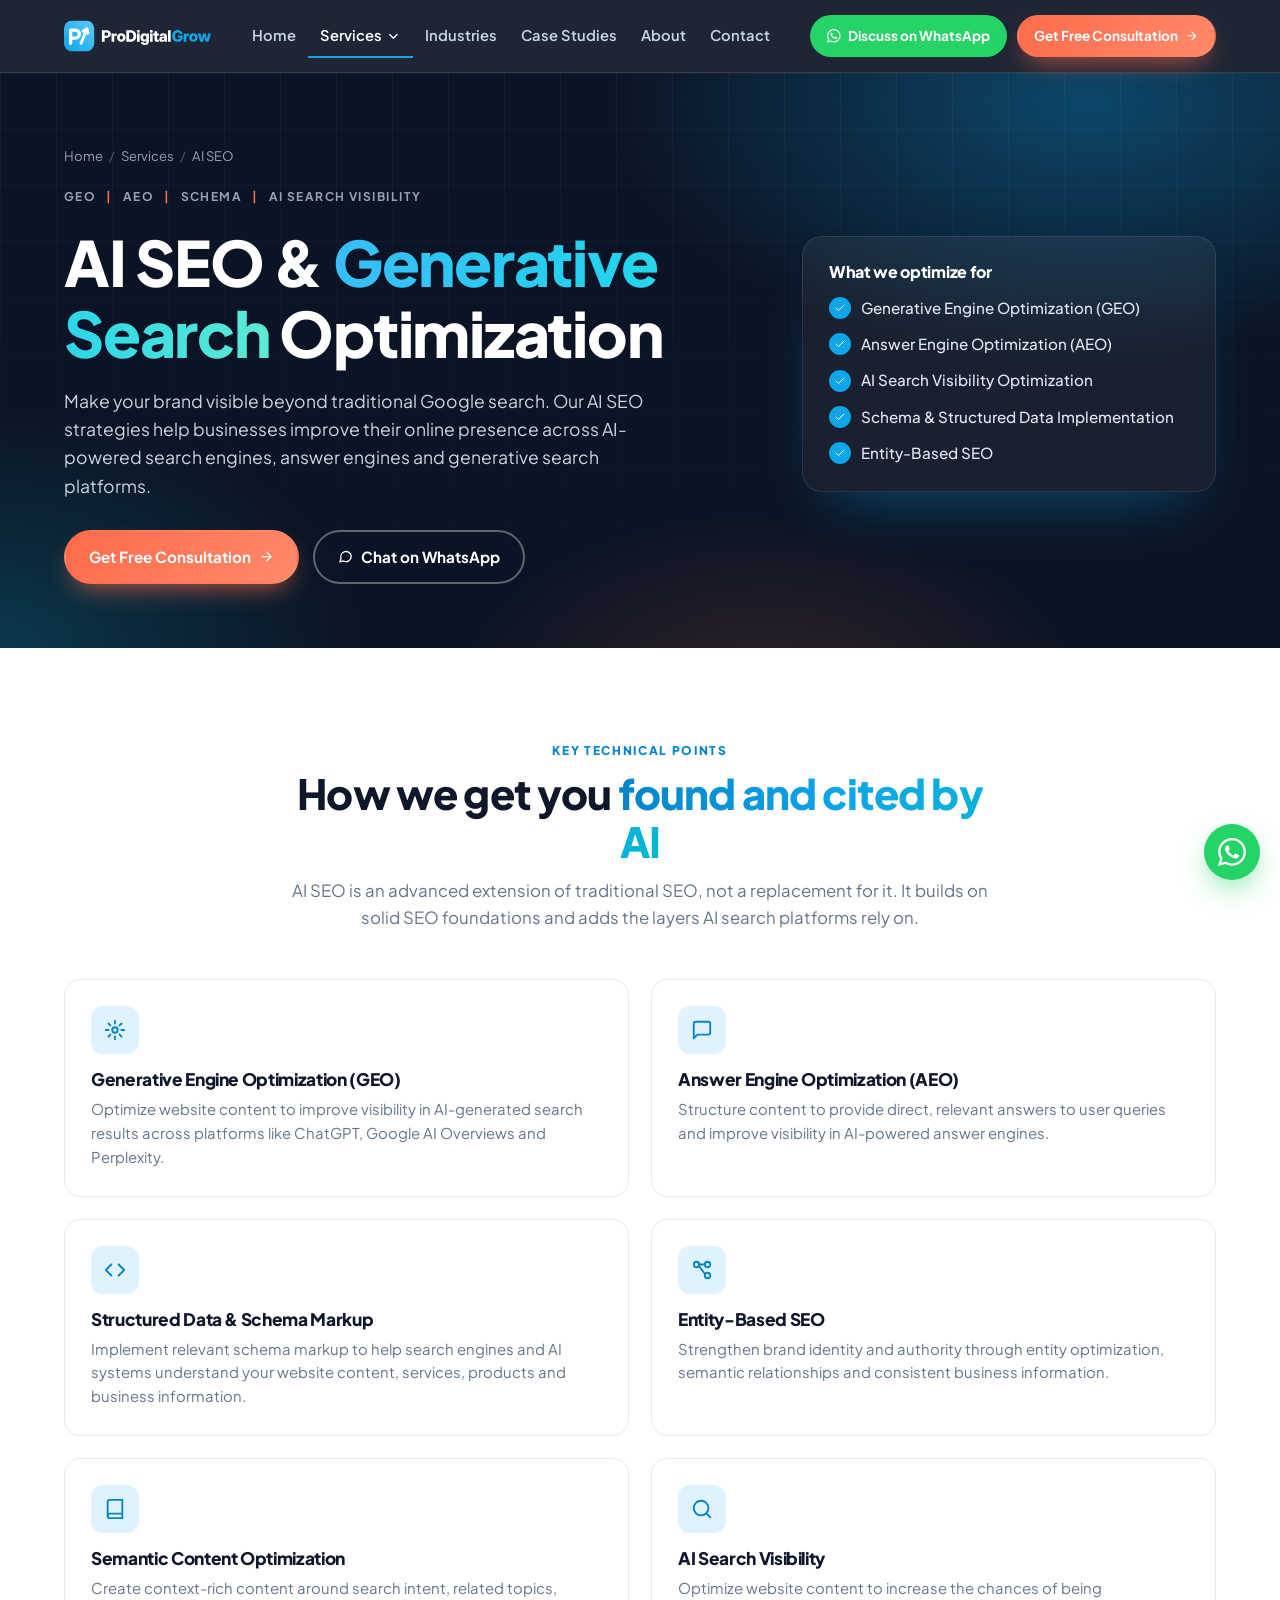
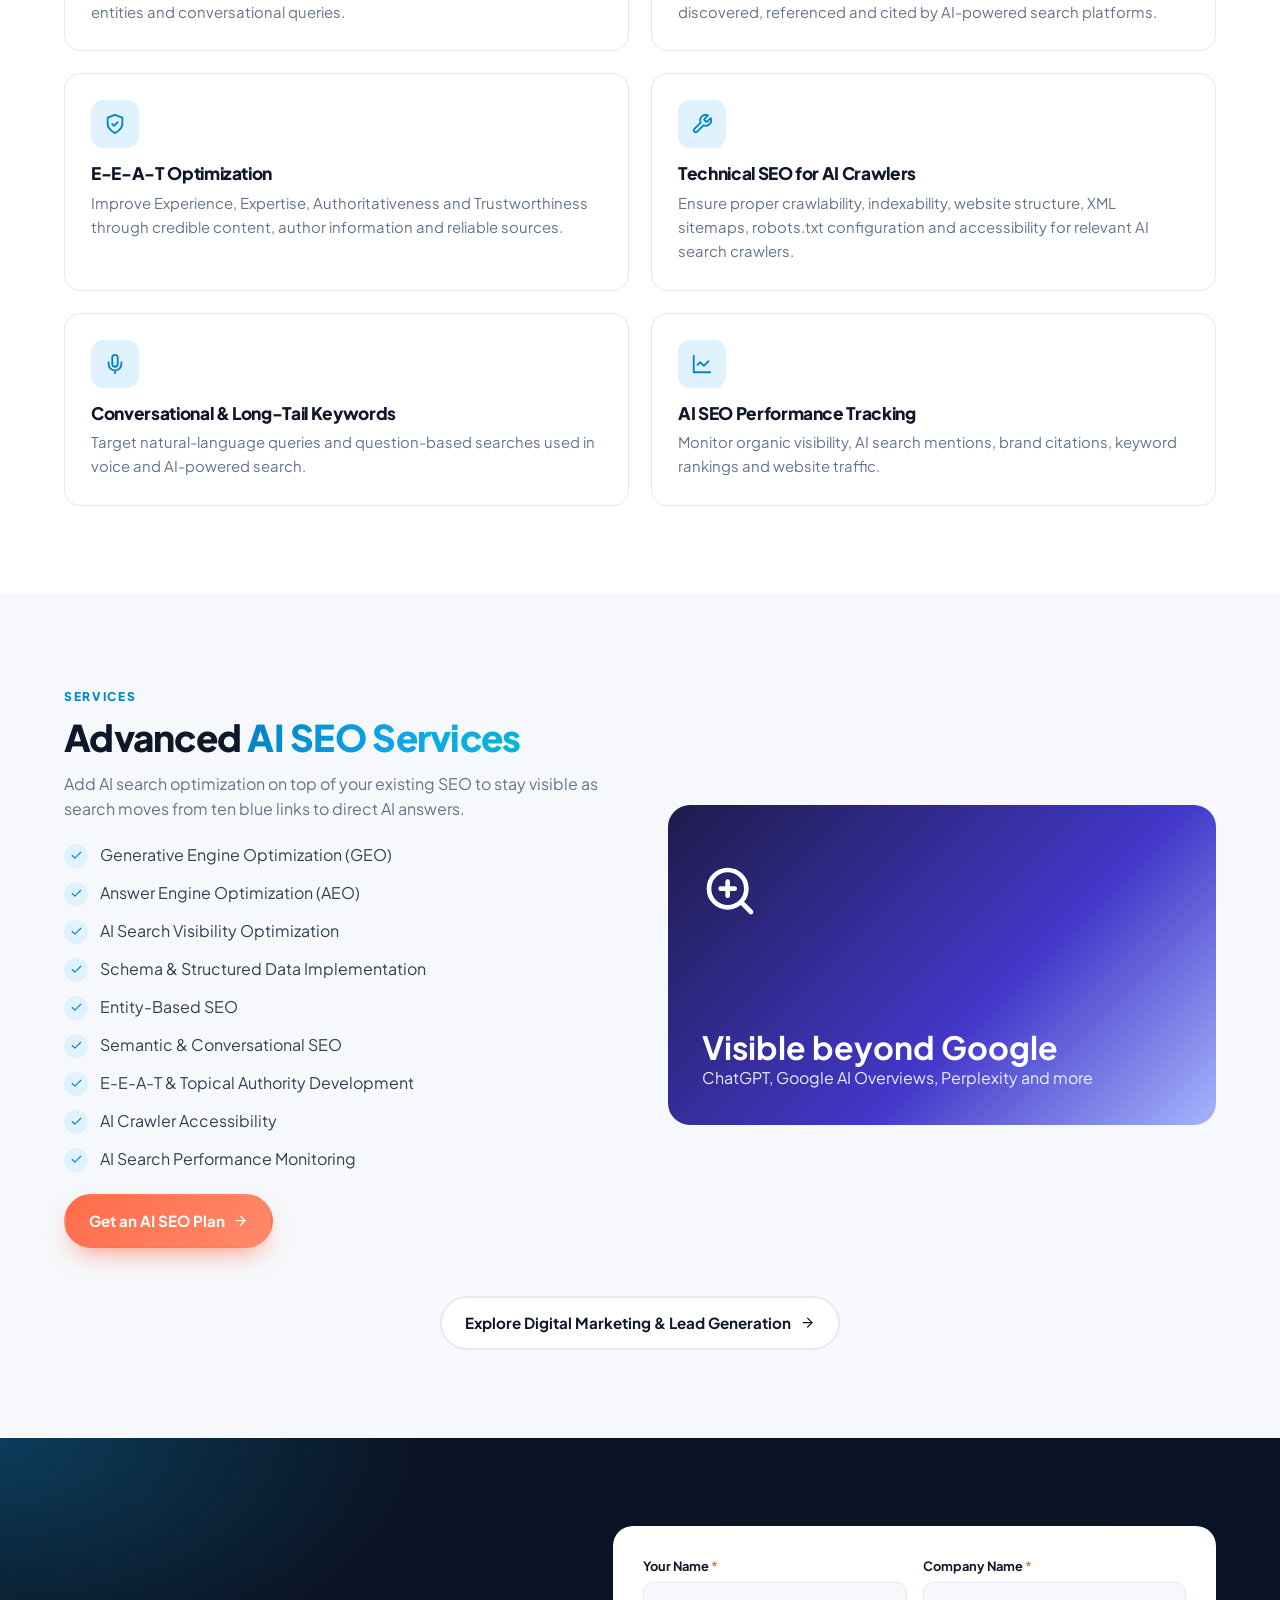
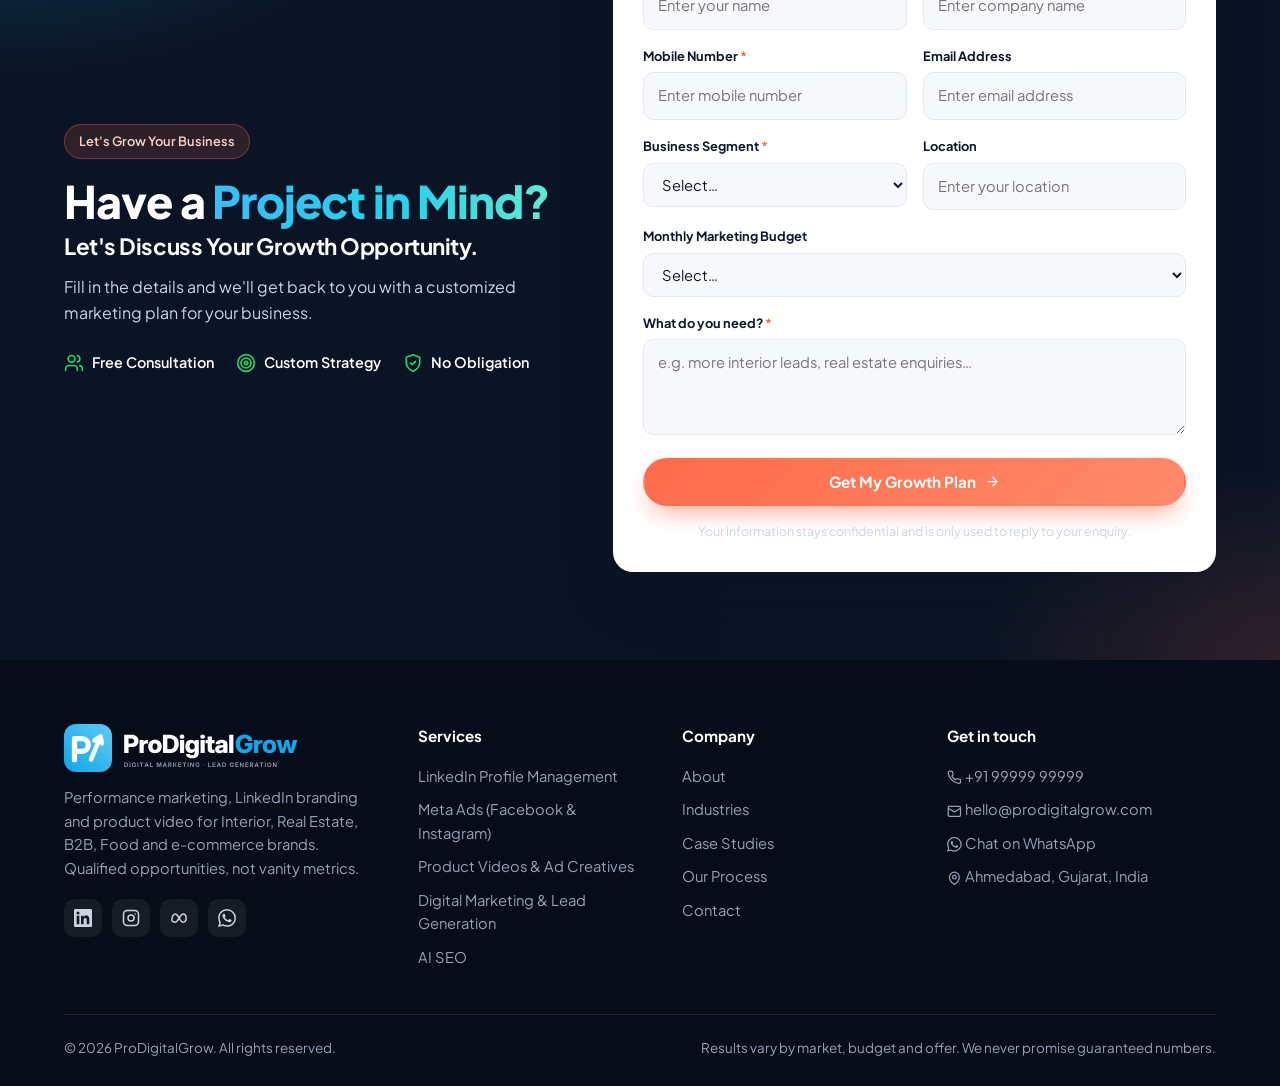
==== ai-seo.html @ ecb8a02a "Add AI SEO page and link it in Services menu and footer Co-Authored-By: Claude Sonnet 5.5 <noreply@a" ====
<!doctype html>
<html lang="en">
<head>
<meta charset="utf-8">
<meta name="viewport" content="width=device-width, initial-scale=1">
<title>AI SEO | ProDigitalGrow</title>
<meta name="description" content="AI SEO for the generative search era: GEO, AEO, schema markup, entity SEO and E-E-A-T to get your brand found and cited in ChatGPT, Google AI Overviews and Perplexity.">
<meta property="og:title" content="AI SEO | ProDigitalGrow">
<meta property="og:description" content="AI SEO for the generative search era: GEO, AEO, schema markup, entity SEO and E-E-A-T to get your brand found and cited in ChatGPT, Google AI Overviews and Perplexity.">
<meta property="og:type" content="website">
<meta name="theme-color" content="#0B1424">
<meta property="og:image" content="assets/img/prodigitalgrow-logo.svg">
<link rel="icon" type="image/svg+xml" href="assets/img/prodigitalgrow-icon.svg">
<link rel="alternate icon" href="assets/img/favicon.ico">
<link rel="apple-touch-icon" href="assets/img/apple-touch-icon.png">
<link rel="preconnect" href="https://fonts.googleapis.com">
<link rel="preconnect" href="https://fonts.gstatic.com" crossorigin>
<link href="https://fonts.googleapis.com/css2?family=Plus+Jakarta+Sans:wght@400;500;600;700;800&display=swap" rel="stylesheet">
<link rel="stylesheet" href="assets/style.css">
</head>
<body>
<header class="site-header">
  <div class="wrap nav">
    <a class="logo" href="index.html" aria-label="ProDigitalGrow home"><img src="assets/img/prodigitalgrow-logo-white-no-tagline.svg" alt="ProDigitalGrow" width="188" height="38"></a>
    <button class="burger" aria-label="Open menu" aria-expanded="false"><svg class="svg-i" viewBox="0 0 24 24" fill="none" stroke="currentColor" stroke-width="2" stroke-linecap="round" stroke-linejoin="round" aria-hidden="true"><path d="M4 6h16M4 12h16M4 18h16"/></svg></button>
    <ul class="menu">
      <li><a href="index.html">Home</a></li>
      <li><a href="index.html#services" class="active">Services <svg class="svg-i" viewBox="0 0 24 24" fill="none" stroke="currentColor" stroke-width="2" stroke-linecap="round" stroke-linejoin="round" aria-hidden="true"><path d="m6 9 6 6 6-6"/></svg></a><ul class="dropdown"><li><a href="linkedin-profile-management.html"><span class="di"><svg class="svg-i" viewBox="0 0 24 24" fill="currentColor" aria-hidden="true"><path d="M20.45 20.45h-3.55v-5.57c0-1.33-.02-3.04-1.85-3.04-1.86 0-2.14 1.45-2.14 2.94v5.67H9.36V9h3.41v1.56h.05c.48-.9 1.64-1.85 3.37-1.85 3.6 0 4.27 2.37 4.27 5.46v6.28zM5.34 7.43a2.06 2.06 0 1 1 0-4.12 2.06 2.06 0 0 1 0 4.12zM7.12 20.45H3.56V9h3.56v11.45zM22.22 0H1.77C.79 0 0 .77 0 1.73v20.54C0 23.23.79 24 1.77 24h20.45c.98 0 1.78-.77 1.78-1.73V1.73C24 .77 23.2 0 22.22 0z"/></svg></span><span><b>LinkedIn Profile Management</b><span>Personal branding & company pages for founders and B2B</span></span></a></li><li><a href="meta-ads.html"><span class="di"><svg class="svg-i" viewBox="0 0 24 24" fill="none" stroke="currentColor" stroke-width="2" stroke-linecap="round" stroke-linejoin="round" aria-hidden="true"><path d="M2.5 14.5c0-4.2 2.2-8 4.8-8 3.6 0 6 11 9.9 11 2.4 0 4.3-2.1 4.3-5.2S19.8 6.5 17.3 6.5c-3.9 0-6.4 11-10 11-2.6 0-4.8-.9-4.8-3z"/></svg></span><span><b>Meta Ads (Facebook & Instagram)</b><span>Full-funnel campaigns for leads and e-commerce sales</span></span></a></li><li><a href="product-video.html"><span class="di"><svg class="svg-i" viewBox="0 0 24 24" fill="none" stroke="currentColor" stroke-width="2" stroke-linecap="round" stroke-linejoin="round" aria-hidden="true"><path d="m22 8-6 4 6 4V8Z"/><rect x="2" y="6" width="14" height="12" rx="2"/></svg></span><span><b>Product Videos & Ad Creatives</b><span>Cinematic, AI and ad-ready videos for Shopify brands</span></span></a></li><li><a href="digital-marketing.html"><span class="di"><svg class="svg-i" viewBox="0 0 24 24" fill="none" stroke="currentColor" stroke-width="2" stroke-linecap="round" stroke-linejoin="round" aria-hidden="true"><path d="m22 7-8.5 8.5-5-5L2 17"/><path d="M16 7h6v6"/></svg></span><span><b>Digital Marketing & Lead Generation</b><span>Google Ads, SEO, landing pages, WhatsApp leads</span></span></a></li><li><a href="ai-seo.html"><span class="di"><svg class="svg-i" viewBox="0 0 24 24" fill="none" stroke="currentColor" stroke-width="2" stroke-linecap="round" stroke-linejoin="round" aria-hidden="true"><circle cx="11" cy="11" r="8"/><path d="m21 21-4.3-4.3"/></svg></span><span><b>AI SEO</b><span>GEO, AEO and visibility in AI-powered search</span></span></a></li></ul></li>
      <li><a href="digital-marketing.html#industries">Industries</a></li>
      <li><a href="index.html#results">Case Studies</a></li>
      <li><a href="index.html#about">About</a></li>
      <li><a href="#contact">Contact</a></li>
    </ul>
    <div class="nav-cta">
      <a class="btn btn-wa btn-sm" data-wa="Hi ProDigitalGrow, I'd like to discuss my marketing." href="#contact"><svg class="svg-i" viewBox="0 0 24 24" fill="currentColor" aria-hidden="true"><path d="M17.47 14.38c-.3-.15-1.76-.87-2.03-.97-.27-.1-.47-.15-.67.15-.2.3-.77.97-.94 1.16-.17.2-.35.22-.64.08-.3-.15-1.26-.46-2.39-1.48-.88-.79-1.48-1.76-1.65-2.06-.17-.3-.02-.46.13-.6.13-.14.3-.35.45-.52.15-.18.2-.3.3-.5.1-.2.05-.37-.03-.52-.07-.15-.67-1.61-.92-2.2-.24-.58-.49-.5-.67-.51h-.57c-.2 0-.52.07-.79.37-.27.3-1.04 1.02-1.04 2.48s1.07 2.88 1.21 3.07c.15.2 2.1 3.2 5.08 4.49.71.31 1.26.49 1.7.63.71.22 1.36.19 1.87.12.57-.09 1.76-.72 2-1.41.25-.7.25-1.29.17-1.41-.07-.13-.27-.2-.57-.35m-5.42 7.4h-.01a9.87 9.87 0 0 1-5.03-1.38l-.36-.21-3.74.98 1-3.65-.24-.37a9.86 9.86 0 0 1-1.51-5.26c0-5.45 4.44-9.88 9.89-9.88 2.64 0 5.12 1.03 6.99 2.9a9.83 9.83 0 0 1 2.89 6.99c0 5.45-4.44 9.88-9.88 9.88m8.41-18.3A11.82 11.82 0 0 0 12.05 0C5.5 0 .16 5.34.16 11.89c0 2.1.55 4.14 1.59 5.95L.06 24l6.3-1.65a11.88 11.88 0 0 0 5.68 1.45h.01c6.55 0 11.89-5.34 11.89-11.89a11.82 11.82 0 0 0-3.48-8.41Z"/></svg> Discuss on WhatsApp</a>
      <a class="btn btn-primary btn-sm" href="#contact">Get Free Consultation <svg class="svg-i" viewBox="0 0 24 24" fill="none" stroke="currentColor" stroke-width="2" stroke-linecap="round" stroke-linejoin="round" aria-hidden="true"><path d="M5 12h14"/><path d="m12 5 7 7-7 7"/></svg></a>
    </div>
  </div>
</header>
<main>

<section class="hero page-hero" style="padding:0">
  <div class="wrap hero-grid">
    <div>
      <div class="crumbs"><a href="index.html">Home</a><span>/</span><a href="index.html#services">Services</a><span>/</span>AI SEO</div>
      <div class="eyebrow">GEO <i>|</i> AEO <i>|</i> Schema <i>|</i> AI Search Visibility</div>
      <h1>AI SEO &amp; <span class="hl">Generative Search</span> Optimization</h1>
      <p class="lead">Make your brand visible beyond traditional Google search. Our AI SEO strategies help businesses improve their online presence across AI-powered search engines, answer engines and generative search platforms.</p>
      <div class="hero-ctas">
        <a class="btn btn-primary" href="#contact">Get Free Consultation <svg class="svg-i" viewBox="0 0 24 24" fill="none" stroke="currentColor" stroke-width="2" stroke-linecap="round" stroke-linejoin="round" aria-hidden="true"><path d="M5 12h14"/><path d="m12 5 7 7-7 7"/></svg></a>
        <a class="btn btn-ghost" data-wa="Hi ProDigitalGrow, I'd like to discuss AI SEO." href="#contact"><svg class="svg-i" viewBox="0 0 24 24" fill="none" stroke="currentColor" stroke-width="2" stroke-linecap="round" stroke-linejoin="round" aria-hidden="true"><path d="M21 11.5a8.4 8.4 0 0 1-12.4 7.4L3 20.5l1.7-5.4A8.4 8.4 0 1 1 21 11.5z"/></svg> Chat on WhatsApp</a>
      </div>
    </div>
    <div class="hero-card">
      <h4>What we optimize for</h4>
      <ul class="checks"><li><span class="ck"><svg class="svg-i" viewBox="0 0 24 24" fill="none" stroke="currentColor" stroke-width="2" stroke-linecap="round" stroke-linejoin="round" aria-hidden="true"><path d="M20 6 9 17l-5-5"/></svg></span><span>Generative Engine Optimization (GEO)</span></li><li><span class="ck"><svg class="svg-i" viewBox="0 0 24 24" fill="none" stroke="currentColor" stroke-width="2" stroke-linecap="round" stroke-linejoin="round" aria-hidden="true"><path d="M20 6 9 17l-5-5"/></svg></span><span>Answer Engine Optimization (AEO)</span></li><li><span class="ck"><svg class="svg-i" viewBox="0 0 24 24" fill="none" stroke="currentColor" stroke-width="2" stroke-linecap="round" stroke-linejoin="round" aria-hidden="true"><path d="M20 6 9 17l-5-5"/></svg></span><span>AI Search Visibility Optimization</span></li><li><span class="ck"><svg class="svg-i" viewBox="0 0 24 24" fill="none" stroke="currentColor" stroke-width="2" stroke-linecap="round" stroke-linejoin="round" aria-hidden="true"><path d="M20 6 9 17l-5-5"/></svg></span><span>Schema &amp; Structured Data Implementation</span></li><li><span class="ck"><svg class="svg-i" viewBox="0 0 24 24" fill="none" stroke="currentColor" stroke-width="2" stroke-linecap="round" stroke-linejoin="round" aria-hidden="true"><path d="M20 6 9 17l-5-5"/></svg></span><span>Entity-Based SEO</span></li></ul>
    </div>
  </div>
</section>

<section>
  <div class="wrap">
    <div class="sec-head reveal"><span class="kicker">Key Technical Points</span><h2>How we get you <span class="hl">found and cited by AI</span></h2><p>AI SEO is an advanced extension of traditional SEO, not a replacement for it. It builds on solid SEO foundations and adds the layers AI search platforms rely on.</p></div>
    <div class="grid g2"><div class="card reveal"><div class="ic"><svg class="svg-i" viewBox="0 0 24 24" fill="none" stroke="currentColor" stroke-width="2" stroke-linecap="round" stroke-linejoin="round" aria-hidden="true"><circle cx="12" cy="12" r="3"/><path d="M12 2v3M12 19v3M2 12h3M19 12h3M4.9 4.9l2.1 2.1M17 17l2.1 2.1M4.9 19.1 7 17M17 7l2.1-2.1"/></svg></div><h3>Generative Engine Optimization (GEO)</h3><p>Optimize website content to improve visibility in AI-generated search results across platforms like ChatGPT, Google AI Overviews and Perplexity.</p></div><div class="card reveal"><div class="ic"><svg class="svg-i" viewBox="0 0 24 24" fill="none" stroke="currentColor" stroke-width="2" stroke-linecap="round" stroke-linejoin="round" aria-hidden="true"><path d="M21 15a2 2 0 0 1-2 2H7l-4 4V5a2 2 0 0 1 2-2h14a2 2 0 0 1 2 2z"/></svg></div><h3>Answer Engine Optimization (AEO)</h3><p>Structure content to provide direct, relevant answers to user queries and improve visibility in AI-powered answer engines.</p></div><div class="card reveal"><div class="ic"><svg class="svg-i" viewBox="0 0 24 24" fill="none" stroke="currentColor" stroke-width="2" stroke-linecap="round" stroke-linejoin="round" aria-hidden="true"><path d="m16 18 6-6-6-6"/><path d="m8 6-6 6 6 6"/></svg></div><h3>Structured Data &amp; Schema Markup</h3><p>Implement relevant schema markup to help search engines and AI systems understand your website content, services, products and business information.</p></div><div class="card reveal"><div class="ic"><svg class="svg-i" viewBox="0 0 24 24" fill="none" stroke="currentColor" stroke-width="2" stroke-linecap="round" stroke-linejoin="round" aria-hidden="true"><circle cx="6" cy="6" r="3"/><circle cx="18" cy="18" r="3"/><circle cx="18" cy="6" r="3"/><path d="M8.6 7.4 15.4 16.6M9 6h6"/></svg></div><h3>Entity-Based SEO</h3><p>Strengthen brand identity and authority through entity optimization, semantic relationships and consistent business information.</p></div><div class="card reveal"><div class="ic"><svg class="svg-i" viewBox="0 0 24 24" fill="none" stroke="currentColor" stroke-width="2" stroke-linecap="round" stroke-linejoin="round" aria-hidden="true"><path d="M4 19.5A2.5 2.5 0 0 1 6.5 17H20"/><path d="M6.5 2H20v20H6.5A2.5 2.5 0 0 1 4 19.5v-15A2.5 2.5 0 0 1 6.5 2z"/></svg></div><h3>Semantic Content Optimization</h3><p>Create context-rich content around search intent, related topics, entities and conversational queries.</p></div><div class="card reveal"><div class="ic"><svg class="svg-i" viewBox="0 0 24 24" fill="none" stroke="currentColor" stroke-width="2" stroke-linecap="round" stroke-linejoin="round" aria-hidden="true"><circle cx="11" cy="11" r="8"/><path d="m21 21-4.3-4.3"/></svg></div><h3>AI Search Visibility</h3><p>Optimize website content to increase the chances of being discovered, referenced and cited by AI-powered search platforms.</p></div><div class="card reveal"><div class="ic"><svg class="svg-i" viewBox="0 0 24 24" fill="none" stroke="currentColor" stroke-width="2" stroke-linecap="round" stroke-linejoin="round" aria-hidden="true"><path d="M12 22s8-4 8-10V5l-8-3-8 3v7c0 6 8 10 8 10z"/><path d="m9 12 2 2 4-4"/></svg></div><h3>E-E-A-T Optimization</h3><p>Improve Experience, Expertise, Authoritativeness and Trustworthiness through credible content, author information and reliable sources.</p></div><div class="card reveal"><div class="ic"><svg class="svg-i" viewBox="0 0 24 24" fill="none" stroke="currentColor" stroke-width="2" stroke-linecap="round" stroke-linejoin="round" aria-hidden="true"><path d="M14.7 6.3a1 1 0 0 0 0 1.4l1.6 1.6a1 1 0 0 0 1.4 0l3.8-3.8a6 6 0 0 1-7.9 7.9l-6.9 6.9a2.1 2.1 0 0 1-3-3l6.9-6.9a6 6 0 0 1 7.9-7.9z"/></svg></div><h3>Technical SEO for AI Crawlers</h3><p>Ensure proper crawlability, indexability, website structure, XML sitemaps, robots.txt configuration and accessibility for relevant AI search crawlers.</p></div><div class="card reveal"><div class="ic"><svg class="svg-i" viewBox="0 0 24 24" fill="none" stroke="currentColor" stroke-width="2" stroke-linecap="round" stroke-linejoin="round" aria-hidden="true"><path d="M12 2a3 3 0 0 0-3 3v7a3 3 0 0 0 6 0V5a3 3 0 0 0-3-3z"/><path d="M19 10v2a7 7 0 0 1-14 0v-2M12 19v3"/></svg></div><h3>Conversational &amp; Long-Tail Keywords</h3><p>Target natural-language queries and question-based searches used in voice and AI-powered search.</p></div><div class="card reveal"><div class="ic"><svg class="svg-i" viewBox="0 0 24 24" fill="none" stroke="currentColor" stroke-width="2" stroke-linecap="round" stroke-linejoin="round" aria-hidden="true"><path d="M3 3v18h18"/><path d="m19 9-5 5-4-4-3 3"/></svg></div><h3>AI SEO Performance Tracking</h3><p>Monitor organic visibility, AI search mentions, brand citations, keyword rankings and website traffic.</p></div></div>
  </div>
</section>

<section class="bg-soft" id="services-list" style="scroll-margin-top:72px">
  <div class="wrap">
    <div class="split">
      <div class="reveal">
        <span class="kicker">Services</span>
        <h2 style="font-size:clamp(1.7rem,3vw,2.3rem)">Advanced <span class="hl">AI SEO Services</span></h2>
        <p style="color:var(--muted);margin-top:12px">Add AI search optimization on top of your existing SEO to stay visible as search moves from ten blue links to direct AI answers.</p>
        <ul class="list-check"><li><span class="ck"><svg class="svg-i" viewBox="0 0 24 24" fill="none" stroke="currentColor" stroke-width="2" stroke-linecap="round" stroke-linejoin="round" aria-hidden="true"><path d="M20 6 9 17l-5-5"/></svg></span><span>Generative Engine Optimization (GEO)</span></li><li><span class="ck"><svg class="svg-i" viewBox="0 0 24 24" fill="none" stroke="currentColor" stroke-width="2" stroke-linecap="round" stroke-linejoin="round" aria-hidden="true"><path d="M20 6 9 17l-5-5"/></svg></span><span>Answer Engine Optimization (AEO)</span></li><li><span class="ck"><svg class="svg-i" viewBox="0 0 24 24" fill="none" stroke="currentColor" stroke-width="2" stroke-linecap="round" stroke-linejoin="round" aria-hidden="true"><path d="M20 6 9 17l-5-5"/></svg></span><span>AI Search Visibility Optimization</span></li><li><span class="ck"><svg class="svg-i" viewBox="0 0 24 24" fill="none" stroke="currentColor" stroke-width="2" stroke-linecap="round" stroke-linejoin="round" aria-hidden="true"><path d="M20 6 9 17l-5-5"/></svg></span><span>Schema &amp; Structured Data Implementation</span></li><li><span class="ck"><svg class="svg-i" viewBox="0 0 24 24" fill="none" stroke="currentColor" stroke-width="2" stroke-linecap="round" stroke-linejoin="round" aria-hidden="true"><path d="M20 6 9 17l-5-5"/></svg></span><span>Entity-Based SEO</span></li><li><span class="ck"><svg class="svg-i" viewBox="0 0 24 24" fill="none" stroke="currentColor" stroke-width="2" stroke-linecap="round" stroke-linejoin="round" aria-hidden="true"><path d="M20 6 9 17l-5-5"/></svg></span><span>Semantic &amp; Conversational SEO</span></li><li><span class="ck"><svg class="svg-i" viewBox="0 0 24 24" fill="none" stroke="currentColor" stroke-width="2" stroke-linecap="round" stroke-linejoin="round" aria-hidden="true"><path d="M20 6 9 17l-5-5"/></svg></span><span>E-E-A-T &amp; Topical Authority Development</span></li><li><span class="ck"><svg class="svg-i" viewBox="0 0 24 24" fill="none" stroke="currentColor" stroke-width="2" stroke-linecap="round" stroke-linejoin="round" aria-hidden="true"><path d="M20 6 9 17l-5-5"/></svg></span><span>AI Crawler Accessibility</span></li><li><span class="ck"><svg class="svg-i" viewBox="0 0 24 24" fill="none" stroke="currentColor" stroke-width="2" stroke-linecap="round" stroke-linejoin="round" aria-hidden="true"><path d="M20 6 9 17l-5-5"/></svg></span><span>AI Search Performance Monitoring</span></li></ul>
        <a class="btn btn-primary" href="#contact" style="margin-top:22px">Get an AI SEO Plan <svg class="svg-i" viewBox="0 0 24 24" fill="none" stroke="currentColor" stroke-width="2" stroke-linecap="round" stroke-linejoin="round" aria-hidden="true"><path d="M5 12h14"/><path d="m12 5 7 7-7 7"/></svg></a>
      </div>
      <div class="panel art-blue reveal" style="display:flex;flex-direction:column;justify-content:space-between">
        <div style="font-size:56px"><svg class="svg-i" viewBox="0 0 24 24" fill="none" stroke="currentColor" stroke-width="2" stroke-linecap="round" stroke-linejoin="round" aria-hidden="true"><circle cx="11" cy="11" r="8"/><path d="m21 21-4.3-4.3"/><path d="M11 8v6M8 11h6"/></svg></div>
        <div><b style="font-size:2rem;line-height:1.15;display:block">Visible beyond Google</b><span style="opacity:.9">ChatGPT, Google AI Overviews, Perplexity and more</span></div>
      </div>
    </div>
    <p style="text-align:center;margin-top:48px"><a class="btn btn-outline" href="digital-marketing.html">Explore Digital Marketing &amp; Lead Generation <svg class="svg-i" viewBox="0 0 24 24" fill="none" stroke="currentColor" stroke-width="2" stroke-linecap="round" stroke-linejoin="round" aria-hidden="true"><path d="M5 12h14"/><path d="m12 5 7 7-7 7"/></svg></a></p>
  </div>
</section>

<section class="cta" id="contact">
  <div class="wrap cta-grid">
    <div class="reveal">
      <span class="badge">Let's Grow Your Business</span>
      <h2>Have a <span class="hl">Project in Mind?</span></h2>
      <h3>Let's Discuss Your Growth Opportunity.</h3>
      <p>Fill in the details and we'll get back to you with a customized marketing plan for your business.</p>
      <div class="perks">
        <span><svg class="svg-i" viewBox="0 0 24 24" fill="none" stroke="currentColor" stroke-width="2" stroke-linecap="round" stroke-linejoin="round" aria-hidden="true"><path d="M16 21v-2a4 4 0 0 0-4-4H6a4 4 0 0 0-4 4v2"/><circle cx="9" cy="7" r="4"/><path d="M22 21v-2a4 4 0 0 0-3-3.87M16 3.13a4 4 0 0 1 0 7.75"/></svg> Free Consultation</span>
        <span><svg class="svg-i" viewBox="0 0 24 24" fill="none" stroke="currentColor" stroke-width="2" stroke-linecap="round" stroke-linejoin="round" aria-hidden="true"><circle cx="12" cy="12" r="10"/><circle cx="12" cy="12" r="6"/><circle cx="12" cy="12" r="2"/></svg> Custom Strategy</span>
        <span><svg class="svg-i" viewBox="0 0 24 24" fill="none" stroke="currentColor" stroke-width="2" stroke-linecap="round" stroke-linejoin="round" aria-hidden="true"><path d="M12 22s8-4 8-10V5l-8-3-8 3v7c0 6 8 10 8 10z"/><path d="m9 12 2 2 4-4"/></svg> No Obligation</span>
      </div>
    </div>
    <form class="form lead-form reveal" data-source="AI SEO" novalidate>
      <div><label for="d_name">Your Name <em>*</em></label><input id="d_name" name="d_name" type="text" placeholder="Enter your name" required></div><div><label for="d_company">Company Name <em>*</em></label><input id="d_company" name="d_company" type="text" placeholder="Enter company name" required></div><div><label for="d_mobile">Mobile Number <em>*</em></label><input id="d_mobile" name="d_mobile" type="tel" placeholder="Enter mobile number" required></div><div><label for="d_email">Email Address</label><input id="d_email" name="d_email" type="email" placeholder="Enter email address"></div><div><label for="d_segment">Business Segment <em>*</em></label><select id="d_segment" name="d_segment" required><option value="">Select…</option><option>Interior &amp; Home Design</option><option>Real Estate</option><option>LinkedIn &amp; B2B</option><option>Food &amp; Restaurant</option><option>Other</option></select></div><div><label for="d_location">Location</label><input id="d_location" name="d_location" type="text" placeholder="Enter your location"></div><div class="full"><label for="d_budget">Monthly Marketing Budget</label><select id="d_budget" name="d_budget"><option value="">Select…</option><option>Under ₹25,000</option><option>₹25,000 – ₹50,000</option><option>₹50,000 – ₹1,00,000</option><option>₹1,00,000+</option><option>Not decided</option></select></div><div class="full"><label for="d_need">What do you need? <em>*</em></label><textarea id="d_need" name="d_need" placeholder="e.g. more interior leads, real estate enquiries…" required></textarea></div>
      <div class="full"><button class="btn btn-primary" type="submit">Get My Growth Plan <svg class="svg-i" viewBox="0 0 24 24" fill="none" stroke="currentColor" stroke-width="2" stroke-linecap="round" stroke-linejoin="round" aria-hidden="true"><path d="M5 12h14"/><path d="m12 5 7 7-7 7"/></svg></button></div>
      <p class="form-note full">Your information stays confidential and is only used to reply to your enquiry.</p>
      <div class="form-ok">Thanks! WhatsApp has opened with your details. Press send and we'll reply shortly.</div>
    </form>
  </div>
</section>
</main>
<footer class="site-footer">
  <div class="wrap">
    <div class="foot-grid">
      <div>
        <a class="logo foot-logo" href="index.html" aria-label="ProDigitalGrow home"><img src="assets/img/prodigitalgrow-logo-white.svg" alt="ProDigitalGrow: Digital Marketing and Lead Generation" width="235" height="48"></a>
        <p>Performance marketing, LinkedIn branding and product video for Interior, Real Estate, B2B, Food and e-commerce brands. Qualified opportunities, not vanity metrics.</p>
        <div class="socials">
          <a href="#" aria-label="LinkedIn"><svg class="svg-i" viewBox="0 0 24 24" fill="currentColor" aria-hidden="true"><path d="M20.45 20.45h-3.55v-5.57c0-1.33-.02-3.04-1.85-3.04-1.86 0-2.14 1.45-2.14 2.94v5.67H9.36V9h3.41v1.56h.05c.48-.9 1.64-1.85 3.37-1.85 3.6 0 4.27 2.37 4.27 5.46v6.28zM5.34 7.43a2.06 2.06 0 1 1 0-4.12 2.06 2.06 0 0 1 0 4.12zM7.12 20.45H3.56V9h3.56v11.45zM22.22 0H1.77C.79 0 0 .77 0 1.73v20.54C0 23.23.79 24 1.77 24h20.45c.98 0 1.78-.77 1.78-1.73V1.73C24 .77 23.2 0 22.22 0z"/></svg></a>
          <a href="#" aria-label="Instagram"><svg class="svg-i" viewBox="0 0 24 24" fill="none" stroke="currentColor" stroke-width="2" stroke-linecap="round" stroke-linejoin="round" aria-hidden="true"><rect x="2" y="2" width="20" height="20" rx="5"/><circle cx="12" cy="12" r="4"/><path d="M17.5 6.5h.01"/></svg></a>
          <a href="#" aria-label="Facebook"><svg class="svg-i" viewBox="0 0 24 24" fill="none" stroke="currentColor" stroke-width="2" stroke-linecap="round" stroke-linejoin="round" aria-hidden="true"><path d="M2.5 14.5c0-4.2 2.2-8 4.8-8 3.6 0 6 11 9.9 11 2.4 0 4.3-2.1 4.3-5.2S19.8 6.5 17.3 6.5c-3.9 0-6.4 11-10 11-2.6 0-4.8-.9-4.8-3z"/></svg></a>
          <a data-wa="Hi ProDigitalGrow!" href="#contact" aria-label="WhatsApp"><svg class="svg-i" viewBox="0 0 24 24" fill="currentColor" aria-hidden="true"><path d="M17.47 14.38c-.3-.15-1.76-.87-2.03-.97-.27-.1-.47-.15-.67.15-.2.3-.77.97-.94 1.16-.17.2-.35.22-.64.08-.3-.15-1.26-.46-2.39-1.48-.88-.79-1.48-1.76-1.65-2.06-.17-.3-.02-.46.13-.6.13-.14.3-.35.45-.52.15-.18.2-.3.3-.5.1-.2.05-.37-.03-.52-.07-.15-.67-1.61-.92-2.2-.24-.58-.49-.5-.67-.51h-.57c-.2 0-.52.07-.79.37-.27.3-1.04 1.02-1.04 2.48s1.07 2.88 1.21 3.07c.15.2 2.1 3.2 5.08 4.49.71.31 1.26.49 1.7.63.71.22 1.36.19 1.87.12.57-.09 1.76-.72 2-1.41.25-.7.25-1.29.17-1.41-.07-.13-.27-.2-.57-.35m-5.42 7.4h-.01a9.87 9.87 0 0 1-5.03-1.38l-.36-.21-3.74.98 1-3.65-.24-.37a9.86 9.86 0 0 1-1.51-5.26c0-5.45 4.44-9.88 9.89-9.88 2.64 0 5.12 1.03 6.99 2.9a9.83 9.83 0 0 1 2.89 6.99c0 5.45-4.44 9.88-9.88 9.88m8.41-18.3A11.82 11.82 0 0 0 12.05 0C5.5 0 .16 5.34.16 11.89c0 2.1.55 4.14 1.59 5.95L.06 24l6.3-1.65a11.88 11.88 0 0 0 5.68 1.45h.01c6.55 0 11.89-5.34 11.89-11.89a11.82 11.82 0 0 0-3.48-8.41Z"/></svg></a>
        </div>
      </div>
      <div><h5>Services</h5><ul><li><a href="linkedin-profile-management.html">LinkedIn Profile Management</a></li><li><a href="meta-ads.html">Meta Ads (Facebook & Instagram)</a></li><li><a href="product-video.html">Product Videos & Ad Creatives</a></li><li><a href="digital-marketing.html">Digital Marketing & Lead Generation</a></li><li><a href="ai-seo.html">AI SEO</a></li></ul></div>
      <div><h5>Company</h5><ul>
        <li><a href="index.html#about">About</a></li>
        <li><a href="digital-marketing.html#industries">Industries</a></li>
        <li><a href="index.html#results">Case Studies</a></li>
        <li><a href="index.html#process">Our Process</a></li>
        <li><a href="#contact">Contact</a></li>
      </ul></div>
      <div><h5>Get in touch</h5><ul>
        <li><svg class="svg-i" viewBox="0 0 24 24" fill="none" stroke="currentColor" stroke-width="2" stroke-linecap="round" stroke-linejoin="round" aria-hidden="true"><path d="M22 16.92v3a2 2 0 0 1-2.18 2 19.79 19.79 0 0 1-8.63-3.07 19.5 19.5 0 0 1-6-6A19.79 19.79 0 0 1 2.12 4.18 2 2 0 0 1 4.11 2h3a2 2 0 0 1 2 1.72c.13.96.36 1.9.7 2.81a2 2 0 0 1-.45 2.11L8.09 9.91a16 16 0 0 0 6 6l1.27-1.27a2 2 0 0 1 2.11-.45c.91.34 1.85.57 2.81.7A2 2 0 0 1 22 16.92z"/></svg> <a href="tel:+919999999999">+91 99999 99999</a></li>
        <li><svg class="svg-i" viewBox="0 0 24 24" fill="none" stroke="currentColor" stroke-width="2" stroke-linecap="round" stroke-linejoin="round" aria-hidden="true"><rect x="2" y="4" width="20" height="16" rx="2"/><path d="m22 7-10 6L2 7"/></svg> <a data-email href="#contact">hello@prodigitalgrow.com</a></li>
        <li><svg class="svg-i" viewBox="0 0 24 24" fill="currentColor" aria-hidden="true"><path d="M17.47 14.38c-.3-.15-1.76-.87-2.03-.97-.27-.1-.47-.15-.67.15-.2.3-.77.97-.94 1.16-.17.2-.35.22-.64.08-.3-.15-1.26-.46-2.39-1.48-.88-.79-1.48-1.76-1.65-2.06-.17-.3-.02-.46.13-.6.13-.14.3-.35.45-.52.15-.18.2-.3.3-.5.1-.2.05-.37-.03-.52-.07-.15-.67-1.61-.92-2.2-.24-.58-.49-.5-.67-.51h-.57c-.2 0-.52.07-.79.37-.27.3-1.04 1.02-1.04 2.48s1.07 2.88 1.21 3.07c.15.2 2.1 3.2 5.08 4.49.71.31 1.26.49 1.7.63.71.22 1.36.19 1.87.12.57-.09 1.76-.72 2-1.41.25-.7.25-1.29.17-1.41-.07-.13-.27-.2-.57-.35m-5.42 7.4h-.01a9.87 9.87 0 0 1-5.03-1.38l-.36-.21-3.74.98 1-3.65-.24-.37a9.86 9.86 0 0 1-1.51-5.26c0-5.45 4.44-9.88 9.89-9.88 2.64 0 5.12 1.03 6.99 2.9a9.83 9.83 0 0 1 2.89 6.99c0 5.45-4.44 9.88-9.88 9.88m8.41-18.3A11.82 11.82 0 0 0 12.05 0C5.5 0 .16 5.34.16 11.89c0 2.1.55 4.14 1.59 5.95L.06 24l6.3-1.65a11.88 11.88 0 0 0 5.68 1.45h.01c6.55 0 11.89-5.34 11.89-11.89a11.82 11.82 0 0 0-3.48-8.41Z"/></svg> <a data-wa="Hi ProDigitalGrow!" href="#contact">Chat on WhatsApp</a></li>
        <li><svg class="svg-i" viewBox="0 0 24 24" fill="none" stroke="currentColor" stroke-width="2" stroke-linecap="round" stroke-linejoin="round" aria-hidden="true"><path d="M20 10c0 6-8 12-8 12s-8-6-8-12a8 8 0 0 1 16 0Z"/><circle cx="12" cy="10" r="3"/></svg> Ahmedabad, Gujarat, India</li>
      </ul></div>
    </div>
    <div class="foot-bottom">
      <span>© <span id="year">2026</span> ProDigitalGrow. All rights reserved.</span>
      <span>Results vary by market, budget and offer. We never promise guaranteed numbers.</span>
    </div>
  </div>
</footer>
<a class="wa-float" data-wa="Hi ProDigitalGrow, I'd like to discuss my marketing." href="#contact" aria-label="Chat on WhatsApp"><svg class="svg-i" viewBox="0 0 24 24" fill="currentColor" aria-hidden="true"><path d="M17.47 14.38c-.3-.15-1.76-.87-2.03-.97-.27-.1-.47-.15-.67.15-.2.3-.77.97-.94 1.16-.17.2-.35.22-.64.08-.3-.15-1.26-.46-2.39-1.48-.88-.79-1.48-1.76-1.65-2.06-.17-.3-.02-.46.13-.6.13-.14.3-.35.45-.52.15-.18.2-.3.3-.5.1-.2.05-.37-.03-.52-.07-.15-.67-1.61-.92-2.2-.24-.58-.49-.5-.67-.51h-.57c-.2 0-.52.07-.79.37-.27.3-1.04 1.02-1.04 2.48s1.07 2.88 1.21 3.07c.15.2 2.1 3.2 5.08 4.49.71.31 1.26.49 1.7.63.71.22 1.36.19 1.87.12.57-.09 1.76-.72 2-1.41.25-.7.25-1.29.17-1.41-.07-.13-.27-.2-.57-.35m-5.42 7.4h-.01a9.87 9.87 0 0 1-5.03-1.38l-.36-.21-3.74.98 1-3.65-.24-.37a9.86 9.86 0 0 1-1.51-5.26c0-5.45 4.44-9.88 9.89-9.88 2.64 0 5.12 1.03 6.99 2.9a9.83 9.83 0 0 1 2.89 6.99c0 5.45-4.44 9.88-9.88 9.88m8.41-18.3A11.82 11.82 0 0 0 12.05 0C5.5 0 .16 5.34.16 11.89c0 2.1.55 4.14 1.59 5.95L.06 24l6.3-1.65a11.88 11.88 0 0 0 5.68 1.45h.01c6.55 0 11.89-5.34 11.89-11.89a11.82 11.82 0 0 0-3.48-8.41Z"/></svg></a>
<script src="assets/main.js"></script>
</body>
</html>
---- assets/style.css ----
/* =========================================================
   ProDigitalGrow — shared stylesheet
   Brand: ProDigitalGrow — navy + light blue, Plus Jakarta Sans
   ========================================================= */
:root{
  --navy:#0B1424; --navy-2:#111D33; --navy-3:#1A2742;
  --orange:#0EA5E9; --orange-2:#38BDF8; --orange-soft:#E0F2FE; --accent-ink:#0284C7;
  --cta:#FF6B4A; --cta-2:#FF8A6B; --cta-dark:#E8502E; --cta-soft:#FFF0EC;
  --ink:#0F172A; --body:#334155; --muted:#64748B;
  --bg:#F6F8FB; --white:#fff; --line:#E5E9F0; --line-dark:rgba(255,255,255,.10);
  --green:#25D366; --blue:#2563EB; --blue-soft:#EAF1FF; --violet-soft:#F1EDFF; --green-soft:#EAF8EF;
  --radius:16px; --radius-sm:10px;
  --shadow:0 10px 30px -12px rgba(15,23,42,.18);
  --shadow-lg:0 30px 60px -20px rgba(11,20,36,.35);
  --wrap:1200px;
}
*{box-sizing:border-box;margin:0;padding:0}
html{scroll-behavior:smooth}
body{font-family:"Plus Jakarta Sans",system-ui,-apple-system,Segoe UI,Roboto,sans-serif;color:var(--body);background:var(--white);line-height:1.6;font-size:16px;-webkit-font-smoothing:antialiased}
img{max-width:100%;display:block}
a{color:inherit;text-decoration:none}
h1,h2,h3,h4{color:var(--ink);line-height:1.15;letter-spacing:-.02em;font-weight:800}
.wrap{max-width:var(--wrap);margin:0 auto;padding:0 24px}
.hl{color:var(--accent-ink);background:linear-gradient(90deg,#0284C7,#0EA5E9 55%,#06B6D4);-webkit-background-clip:text;background-clip:text;-webkit-text-fill-color:transparent}
.hero .hl,.bg-dark .hl,.cta .hl{background-image:linear-gradient(90deg,#38BDF8,#22D3EE 55%,#5EEAD4)}
.svg-i{width:1em;height:1em;flex:none;display:inline-block;vertical-align:middle}

/* ---------- Buttons ---------- */
.btn{display:inline-flex;align-items:center;gap:.55em;font-weight:700;font-size:.95rem;padding:.85em 1.5em;border-radius:999px;border:2px solid transparent;cursor:pointer;transition:.2s ease;white-space:nowrap;font-family:inherit}
.btn-primary{background:linear-gradient(135deg,var(--cta),var(--cta-2));color:#fff;box-shadow:0 12px 26px -10px rgba(255,107,74,.75)}
.btn-primary:hover{background:linear-gradient(135deg,var(--cta-dark),var(--cta));transform:translateY(-2px);box-shadow:0 16px 30px -10px rgba(255,107,74,.85)}
.btn-ghost{border-color:rgba(255,255,255,.35);color:#fff}
.btn-ghost:hover{border-color:#fff;background:rgba(255,255,255,.06)}
.btn-outline{border-color:var(--line);color:var(--ink);background:#fff}
.btn-outline:hover{border-color:var(--orange);color:var(--accent-ink)}
.btn-wa{background:var(--green);color:#fff}
.btn-wa:hover{filter:brightness(1.05)}
.btn-sm{padding:.6em 1.1em;font-size:.85rem}

/* ---------- Header ---------- */
.site-header{position:sticky;top:0;z-index:50;background:rgba(11,20,36,.92);backdrop-filter:blur(12px);border-bottom:1px solid var(--line-dark)}
.nav{display:flex;align-items:center;gap:28px;height:72px}
.logo img{height:44px;width:auto;display:block}.foot-logo img{height:48px}
.logo{display:flex;align-items:center;gap:10px;color:#fff;font-weight:800;font-size:1.25rem;letter-spacing:-.02em}
.logo-mark{width:34px;height:34px;border-radius:10px;background:linear-gradient(135deg,var(--orange),#FFB04D);display:grid;place-items:center;color:#fff}
.logo small{display:block;font-size:.62rem;font-weight:600;color:#94A3B8;letter-spacing:.14em;text-transform:uppercase;margin-top:-2px}
.menu{display:flex;gap:0;list-style:none;margin-left:auto}
.menu>li{position:relative}
.menu>li>a{white-space:nowrap;display:flex;align-items:center;gap:4px;color:#CBD5E1;font-weight:600;font-size:.92rem;padding:10px 12px;border-radius:8px}
.menu>li>a:hover,.menu>li>a.active{color:#fff}
.menu>li>a.active{box-shadow:inset 0 -2px 0 var(--orange);border-radius:0}
.dropdown{position:absolute;top:100%;left:-10px;min-width:290px;background:#fff;border-radius:14px;box-shadow:var(--shadow-lg);padding:10px;list-style:none;opacity:0;visibility:hidden;transform:translateY(8px);transition:.18s}
.menu>li:hover .dropdown,.menu>li:focus-within .dropdown{opacity:1;visibility:visible;transform:none}
.dropdown a{display:flex;gap:12px;align-items:flex-start;padding:10px 12px;border-radius:10px;color:var(--ink)}
.dropdown a:hover{background:var(--bg)}
.dropdown .di{width:36px;height:36px;border-radius:10px;display:grid;place-items:center;background:var(--orange-soft);color:var(--accent-ink);font-size:18px;flex:none}
.dropdown b{display:block;font-size:.92rem;color:var(--ink)}
.dropdown span{font-size:.78rem;color:var(--muted);line-height:1.35}
.nav-cta{display:flex;gap:10px}
.burger{display:none;background:none;border:0;color:#fff;font-size:26px;cursor:pointer;margin-left:auto}

/* ---------- Hero ---------- */
.hero{position:relative;background:var(--navy);color:#CBD5E1;overflow:hidden}
.hero::before{content:"";position:absolute;inset:0;background:
  radial-gradient(800px 420px at 85% 5%,rgba(14,165,233,.35),transparent 60%),
  radial-gradient(520px 320px at 60% 110%,rgba(255,107,74,.16),transparent 60%),
  radial-gradient(600px 400px at 0% 100%,rgba(6,182,212,.22),transparent 60%);}
.hero::after{content:"";position:absolute;inset:0;background-image:linear-gradient(rgba(255,255,255,.04) 1px,transparent 1px),linear-gradient(90deg,rgba(255,255,255,.04) 1px,transparent 1px);background-size:56px 56px;mask-image:linear-gradient(180deg,#000,transparent 85%)}
.hero .wrap{position:relative;z-index:1}
.hero-grid{display:grid;grid-template-columns:1.25fr .75fr;gap:48px;align-items:center;padding-top:88px;padding-bottom:56px}
.eyebrow{display:inline-flex;flex-wrap:wrap;gap:10px;font-size:.75rem;font-weight:700;letter-spacing:.12em;text-transform:uppercase;color:#94A3B8}
.eyebrow i{font-style:normal;color:var(--cta)}
.hero h1{color:#fff;font-size:clamp(2.3rem,5vw,3.9rem);margin:18px 0 18px}
.hero p.lead{font-size:1.1rem;max-width:600px;color:#CBD5E1}
.hero-ctas{display:flex;flex-wrap:wrap;gap:14px;margin-top:30px}
.hero-card{background:rgba(255,255,255,.06);border:1px solid var(--line-dark);border-radius:20px;padding:26px;backdrop-filter:blur(10px)}
.hero-card h4{color:#fff;font-size:1rem;margin-bottom:14px}
.checks{list-style:none;display:grid;gap:12px}
.checks li{display:flex;gap:10px;align-items:center;color:#E2E8F0;font-weight:500;font-size:.95rem}
.checks .ck{width:22px;height:22px;border-radius:50%;background:var(--orange);display:grid;place-items:center;color:#fff;font-size:12px;flex:none}
.hero-stats{display:grid;grid-template-columns:repeat(4,1fr);gap:16px;border-top:1px solid var(--line-dark);padding:28px 0 36px}
.hstat{display:flex;gap:12px;align-items:center}
.hstat .ic{font-size:26px;color:var(--orange)}
.hstat b{display:block;color:#fff;font-size:1.25rem;line-height:1.1}
.hstat span{font-size:.8rem;color:#94A3B8}

/* inner page hero */
.page-hero .hero-grid{padding-top:72px;padding-bottom:64px}
.crumbs{font-size:.82rem;color:#94A3B8;margin-bottom:16px}
.crumbs a:hover{color:#fff}
.crumbs span{margin:0 6px;opacity:.5}

/* ---------- Sections ---------- */
section{padding:88px 0}
.bg-soft{background:var(--bg)}
.bg-dark{background:var(--navy);color:#CBD5E1}
.bg-dark h2,.bg-dark h3,.bg-dark h4{color:#fff}
.sec-head{max-width:720px;margin:0 auto 48px;text-align:center}
.sec-head.left{margin-left:0;text-align:left}
.sec-head h2{font-size:clamp(1.8rem,3.4vw,2.6rem)}
.sec-head p{margin-top:12px;color:var(--muted);font-size:1.05rem}
.bg-dark .sec-head p{color:#94A3B8}
.kicker{display:inline-block;font-size:.75rem;font-weight:800;letter-spacing:.14em;text-transform:uppercase;color:var(--accent-ink);margin-bottom:10px}

.grid{display:grid;gap:22px}
.g2{grid-template-columns:repeat(2,1fr)}
.g3{grid-template-columns:repeat(3,1fr)}
.g4{grid-template-columns:repeat(4,1fr)}
.g5{grid-template-columns:repeat(5,1fr)}
.g6{grid-template-columns:repeat(6,1fr)}

/* ---------- Segment cards ---------- */
.seg{background:#fff;border:1px solid var(--line);border-radius:var(--radius);overflow:hidden;display:flex;flex-direction:column;transition:.25s;box-shadow:0 1px 0 rgba(0,0,0,.02)}
.seg:hover{transform:translateY(-4px);box-shadow:var(--shadow)}
.seg-art{height:150px;position:relative;display:grid;place-items:center;font-size:64px;color:rgba(255,255,255,.95)}
.seg-art::after{content:"";position:absolute;inset:0;background-image:radial-gradient(rgba(255,255,255,.18) 1px,transparent 1px);background-size:14px 14px}
.art-orange{background:linear-gradient(135deg,#075985,#0EA5E9 60%,#7DD3FC)}
.art-blue{background:linear-gradient(135deg,#1E1B4B,#4338CA 60%,#A5B4FC)}
.art-violet{background:linear-gradient(135deg,#312E81,#0A66C2 60%,#7DD3FC)}
.art-green{background:linear-gradient(135deg,#14532D,#16A34A 60%,#FCD34D)}
.art-pink{background:linear-gradient(135deg,#831843,#DB2777 55%,#F59E0B)}
.art-navy{background:linear-gradient(135deg,#0B1424,#1A2742 55%,#F26B1D)}
.seg-body{padding:22px;display:flex;flex-direction:column;gap:10px;flex:1}
.seg-badge{width:46px;height:46px;border-radius:12px;background:#fff;box-shadow:var(--shadow);display:grid;place-items:center;font-size:22px;color:var(--orange);margin-top:-46px;position:relative}
.seg h3{font-size:1.1rem}
.seg p{font-size:.92rem;color:var(--muted);flex:1}
.pill-link{align-self:flex-start;display:inline-flex;gap:6px;align-items:center;font-size:.82rem;font-weight:700;padding:8px 14px;border-radius:999px;background:var(--orange-soft);color:var(--accent-ink)}
.pill-link.blue{background:var(--blue-soft);color:var(--blue)}
.pill-link.violet{background:var(--violet-soft);color:#5B21B6}
.pill-link.green{background:var(--green-soft);color:#15803D}

/* ---------- Service tiles (dark) ---------- */
.tiles{display:grid;grid-template-columns:repeat(6,1fr);gap:14px}
.tile{background:var(--navy-2);border:1px solid var(--line-dark);border-radius:14px;padding:20px 12px;text-align:center;color:#E2E8F0;font-size:.85rem;font-weight:600;transition:.2s;display:flex;flex-direction:column;align-items:center;gap:10px}
.tile .ic{font-size:30px;color:var(--orange-2)}
.tile:hover{border-color:var(--orange);transform:translateY(-3px);background:var(--navy-3)}

/* ---------- Core service feature cards ---------- */
.feature{background:#fff;border:1px solid var(--line);border-radius:20px;padding:30px;display:flex;flex-direction:column;gap:14px;transition:.25s;position:relative;overflow:hidden}
.feature:hover{box-shadow:var(--shadow);border-color:#BAE6FD}
.feature .ic-box{width:56px;height:56px;border-radius:14px;display:grid;place-items:center;font-size:26px;color:#fff}
.feature h3{font-size:1.3rem}
.feature p{color:var(--muted)}
.feature ul{list-style:none;display:grid;gap:8px;font-size:.92rem}
.feature li{display:flex;gap:8px;align-items:flex-start}
.feature li .svg-i{color:var(--accent-ink);margin-top:4px}
.feature .more{margin-top:auto;font-weight:700;color:var(--accent-ink);display:inline-flex;gap:6px;align-items:center}

/* simple info card */
.card{background:#fff;border:1px solid var(--line);border-radius:var(--radius);padding:26px;transition:.2s}
.card:hover{box-shadow:var(--shadow)}
.card .ic{width:48px;height:48px;border-radius:12px;background:var(--orange-soft);color:var(--accent-ink);display:grid;place-items:center;font-size:22px;margin-bottom:16px}
.card h3,.card h4{font-size:1.08rem;margin-bottom:8px}
.card p{font-size:.93rem;color:var(--muted)}
.card ul{list-style:none;margin-top:12px;display:grid;gap:6px;font-size:.9rem}
.card li::before{content:"";display:inline-block;width:6px;height:6px;border-radius:50%;background:var(--orange);margin-right:9px;vertical-align:middle}
.bg-dark .card{background:var(--navy-2);border-color:var(--line-dark)}
.bg-dark .card p,.bg-dark .card li{color:#94A3B8}
.bg-dark .card .ic{background:rgba(14,165,233,.14)}

/* ---------- Why / founder ---------- */
.why{display:grid;grid-template-columns:1.1fr .9fr .8fr;gap:28px;align-items:stretch}
.why h2{font-size:clamp(1.8rem,3.2vw,2.4rem)}
.why .lead{color:var(--muted);margin:14px 0 22px}
.ticks{list-style:none;display:grid;gap:12px}
.ticks li{display:flex;gap:10px;align-items:center;font-weight:600;color:var(--ink)}
.ticks .ck{width:22px;height:22px;border-radius:50%;background:var(--orange);color:#fff;display:grid;place-items:center;font-size:12px;flex:none}
.founder{position:relative;border-radius:20px;overflow:hidden;background:linear-gradient(160deg,#1A2742,#0B1424);min-height:380px;display:flex;align-items:flex-end}
.founder img{position:absolute;inset:0;width:100%;height:100%;object-fit:cover}
.founder .ph{position:absolute;inset:0;display:grid;place-items:center;color:rgba(255,255,255,.2);font-size:120px;font-weight:800}
.founder .tag{position:relative;margin:16px;background:#fff;border-radius:14px;padding:16px 18px;box-shadow:var(--shadow)}
.founder .tag b{color:var(--ink);font-size:1.05rem}
.founder .tag span{display:block;font-size:.82rem;color:var(--muted)}
.statcards{display:grid;gap:14px}
.statcard{display:flex;gap:14px;align-items:center;background:#fff;border:1px solid var(--line);border-radius:14px;padding:16px 18px}
.statcard .ic{width:46px;height:46px;border-radius:12px;display:grid;place-items:center;font-size:22px;flex:none}
.statcard b{display:block;color:var(--ink);font-size:1.45rem;line-height:1.1}
.statcard span{font-size:.82rem;color:var(--muted)}
.ic-o{background:var(--orange-soft);color:var(--accent-ink)}
.ic-g{background:var(--green-soft);color:#15803D}
.ic-b{background:var(--blue-soft);color:var(--blue)}
.ic-v{background:var(--violet-soft);color:#6D28D9}

/* ---------- Process ---------- */
.process{display:grid;grid-auto-flow:column;grid-auto-columns:1fr;gap:34px;counter-reset:step}
.step{background:#fff;border:1px solid var(--line);border-radius:16px;padding:22px;position:relative}
.process .step:not(:last-child)::after{content:"→";position:absolute;right:-27px;top:50%;transform:translateY(-50%);color:var(--blue);font-size:22px;font-weight:700}
.step .num{display:inline-grid;place-items:center;min-width:34px;height:26px;border-radius:8px;background:var(--blue-soft);color:var(--blue);font-weight:800;font-size:.8rem;margin-right:8px}
.step .ic{font-size:24px;color:var(--blue);vertical-align:middle}
.step h4{margin:14px 0 6px;font-size:1.02rem}
.step p{font-size:.86rem;color:var(--muted)}

/* ---------- Results ---------- */
.result{background:var(--navy-2);border:1px solid var(--line-dark);border-radius:16px;overflow:hidden}
.result .seg-art{height:120px;font-size:46px}
.result .rb{padding:20px 22px 24px}
.result .chip{display:inline-block;margin-top:-34px;position:relative;background:#fff;color:var(--ink);font-size:.75rem;font-weight:700;padding:5px 12px;border-radius:999px}
.result b.big{display:block;color:#fff;font-size:2.1rem;line-height:1;margin:14px 0 4px}
.result h4{color:#fff;font-size:1rem}
.result p{font-size:.86rem;color:#94A3B8;margin-top:6px}
.note{font-size:.8rem;color:#94A3B8;margin-top:22px;text-align:center}

/* ---------- Criteria ---------- */
.criteria{display:grid;grid-template-columns:1.2fr 2fr;gap:40px;align-items:center}
.crit-row{display:grid;grid-template-columns:repeat(6,1fr);gap:12px}
.crit{text-align:center;font-size:.82rem;font-weight:700;color:var(--ink)}
.crit .ic{width:52px;height:52px;margin:0 auto 10px;border-radius:50%;border:1px solid var(--line);display:grid;place-items:center;font-size:22px;color:var(--ink);background:#fff}
.crit small{display:block;color:var(--muted);font-weight:500}

/* ---------- Split / content blocks ---------- */
.split{display:grid;grid-template-columns:1fr 1fr;gap:56px;align-items:center}
.split.rev>:first-child{order:2}
.panel{border-radius:22px;padding:34px;min-height:320px;color:#fff;position:relative;overflow:hidden}
.panel h4{color:#fff;font-size:1.05rem;margin-bottom:16px}
.panel .row{display:flex;justify-content:space-between;align-items:center;padding:12px 0;border-bottom:1px solid rgba(255,255,255,.15);font-size:.92rem}
.panel .row:last-child{border:0}
.panel .bar{height:8px;border-radius:9px;background:rgba(255,255,255,.18);overflow:hidden;width:45%}
.panel .bar i{display:block;height:100%;background:#fff;border-radius:9px}
.list-check{list-style:none;display:grid;gap:12px;margin-top:20px}
.list-check li{display:flex;gap:12px;align-items:flex-start}
.list-check .ck{width:24px;height:24px;border-radius:50%;background:var(--orange-soft);color:var(--accent-ink);display:grid;place-items:center;font-size:13px;flex:none;margin-top:2px}
.list-check b{color:var(--ink)}

/* funnel */
.funnel{display:flex;flex-wrap:wrap;gap:10px;justify-content:center}
.funnel span{background:#fff;border:1px solid var(--line);padding:10px 16px;border-radius:999px;font-weight:700;font-size:.88rem;color:var(--ink);display:flex;align-items:center;gap:8px}
.funnel span+span::before{content:"→";color:var(--orange);margin-right:4px}

/* chips */
.chips{display:flex;flex-wrap:wrap;gap:10px;justify-content:center}
.chips span{padding:9px 16px;border-radius:999px;background:#fff;border:1px solid var(--line);font-weight:600;font-size:.88rem;color:var(--ink)}
.bg-dark .chips span{background:var(--navy-2);border-color:var(--line-dark);color:#E2E8F0}

/* package table */
.pkg{background:#fff;border:1px solid var(--line);border-radius:20px;padding:30px;display:flex;flex-direction:column;gap:14px}
.pkg.featured{border:2px solid var(--orange);background:linear-gradient(180deg,#F0F9FF,#fff 40%);box-shadow:var(--shadow)}
.pkg .for{font-size:.85rem;color:var(--muted)}
.pkg h3{font-size:1.35rem}

/* FAQ */
.faq{max-width:820px;margin:0 auto;display:grid;gap:12px}
.faq details{background:#fff;border:1px solid var(--line);border-radius:14px;padding:18px 22px}
.faq summary{cursor:pointer;font-weight:700;color:var(--ink);list-style:none;display:flex;justify-content:space-between;gap:16px}
.faq summary::-webkit-details-marker{display:none}
.faq summary::after{content:"+";color:var(--orange);font-size:1.4rem;line-height:1}
.faq details[open] summary::after{content:"–"}
.faq details p{margin-top:12px;color:var(--muted)}

/* ---------- Contact / CTA form ---------- */
.cta{background:var(--navy);position:relative;overflow:hidden}
.cta::before{content:"";position:absolute;inset:0;background:radial-gradient(700px 400px at 0% 0%,rgba(14,165,233,.28),transparent 60%),radial-gradient(500px 320px at 100% 100%,rgba(255,107,74,.14),transparent 60%)}
.cta .wrap{position:relative}
.cta-grid{display:grid;grid-template-columns:.9fr 1.1fr;gap:56px;align-items:center}
.cta h2{color:#fff;font-size:clamp(2rem,3.6vw,2.8rem)}
.cta h3{color:#fff;font-size:1.4rem;font-weight:700;margin:8px 0 14px}
.cta p{color:#CBD5E1}
.badge{display:inline-block;background:rgba(255,255,255,.08);border:1px solid var(--line-dark);color:#E2E8F0;padding:6px 14px;border-radius:999px;font-size:.8rem;font-weight:600;margin-bottom:16px}
.perks{display:flex;flex-wrap:wrap;gap:22px;margin-top:26px}
.perks span{display:flex;gap:8px;align-items:center;color:#fff;font-weight:600;font-size:.9rem}
.perks .svg-i{color:var(--green);font-size:20px}
.form{background:#fff;border-radius:20px;padding:30px;box-shadow:var(--shadow-lg);display:grid;grid-template-columns:1fr 1fr;gap:16px}
.form .full{grid-column:1/-1}
.form label{display:block;font-size:.8rem;font-weight:700;color:var(--ink);margin-bottom:6px}
.form label em{color:var(--cta);font-style:normal}
.form input,.form select,.form textarea{width:100%;font:inherit;font-size:.92rem;padding:11px 14px;border:1px solid var(--line);border-radius:10px;background:var(--bg);color:var(--ink);transition:.15s}
.form input:focus,.form select:focus,.form textarea:focus{outline:none;border-color:var(--orange);background:#fff;box-shadow:0 0 0 3px rgba(14,165,233,.15)}
.form textarea{min-height:96px;resize:vertical}
.form .btn{justify-content:center;width:100%}
.form-note{font-size:.78rem;color:var(--muted);text-align:center}
.form-ok{display:none;grid-column:1/-1;background:var(--green-soft);color:#15803D;padding:12px 14px;border-radius:10px;font-weight:600;font-size:.9rem}

/* ---------- Footer ---------- */
.site-footer{background:#070D18;color:#94A3B8;padding:64px 0 28px;font-size:.92rem}
.foot-grid{display:grid;grid-template-columns:1.4fr 1fr 1fr 1.2fr;gap:40px}
.site-footer h5{color:#fff;font-size:.95rem;margin-bottom:16px}
.site-footer ul{list-style:none;display:grid;gap:10px}
.site-footer a:hover{color:#fff}
.site-footer .logo{margin-bottom:14px}
.socials{display:flex;gap:10px;margin-top:18px}
.socials a{width:38px;height:38px;border-radius:10px;background:rgba(255,255,255,.06);display:grid;place-items:center;font-size:18px;color:#CBD5E1}
.socials a:hover{background:var(--orange);color:#fff}
.foot-bottom{border-top:1px solid var(--line-dark);margin-top:44px;padding-top:22px;display:flex;justify-content:space-between;flex-wrap:wrap;gap:12px;font-size:.84rem}
.ph-note{color:#F59E0B}

/* floating whatsapp */
.wa-float{position:fixed;right:20px;bottom:20px;z-index:60;width:56px;height:56px;border-radius:50%;background:var(--green);color:#fff;display:grid;place-items:center;font-size:28px;box-shadow:0 12px 30px -8px rgba(37,211,102,.7);transition:.2s}
.wa-float:hover{transform:scale(1.07)}

/* reveal */
.reveal{opacity:1}
.reveal.in{opacity:1;transform:none}
@media (prefers-reduced-motion:reduce){.reveal{opacity:1;transform:none;transition:none}html{scroll-behavior:auto}}

/* ---------- Responsive ---------- */
@media (max-width:1080px){
  .why{grid-template-columns:1fr 1fr}.why .statcards{grid-column:1/-1;grid-template-columns:repeat(4,1fr)}
  .g5,.g6{grid-template-columns:repeat(3,1fr)}
  .process{grid-auto-flow:row;grid-template-columns:repeat(3,1fr);gap:18px}.process .step::after{display:none}
  .criteria{grid-template-columns:1fr}
  .nav-cta .btn-wa{display:none}
  .tiles{grid-template-columns:repeat(4,1fr)}
}
@media (max-width:900px){
  .tiles{grid-template-columns:repeat(3,1fr)}
  .site-header{backdrop-filter:none;-webkit-backdrop-filter:none;background:var(--navy)}
  .burger{display:grid;place-items:center;width:44px;height:44px}
  .menu{position:fixed;top:72px;left:0;right:0;height:calc(100vh - 72px);height:calc(100dvh - 72px);background:var(--navy);flex-direction:column;padding:16px 16px 32px;gap:2px;overflow-y:auto;-webkit-overflow-scrolling:touch;display:none;z-index:70;border-top:1px solid var(--line-dark)}
  .menu.open{display:flex}
  .menu>li{border-bottom:1px solid var(--line-dark)}
  .menu>li:last-child{border-bottom:0}
  .menu>li>a{font-size:1.05rem;padding:14px 8px}
  .menu>li>a.active{box-shadow:none;color:var(--orange)}
  .dropdown{position:static;opacity:1;visibility:visible;transform:none;box-shadow:none;background:var(--navy-2);margin:4px 0 8px}
  .dropdown a{color:#fff}.dropdown b{color:#fff}.dropdown span span{color:#94A3B8}
  body.menu-open .wa-float{display:none}.dropdown a:hover{background:var(--navy-3)}
  .nav-cta{display:none}
  .hero-grid,.split,.cta-grid{grid-template-columns:1fr}
  .split.rev>:first-child{order:0}
  .hero-stats{grid-template-columns:repeat(2,1fr)}
  .g3,.g4{grid-template-columns:repeat(2,1fr)}
  .foot-grid{grid-template-columns:1fr 1fr}
  .crit-row{grid-template-columns:repeat(3,1fr);row-gap:22px}
}
@media (max-width:620px){
  .wrap{padding:0 16px}
  section{padding:64px 0}
  .g2,.g3,.g4,.g5,.g6,.why,.process{grid-template-columns:1fr}
  .why .statcards{grid-template-columns:1fr 1fr}
  .form{grid-template-columns:1fr;padding:22px}
  .foot-grid{grid-template-columns:1fr}
  .hero-grid{padding-top:56px;padding-bottom:40px}
  .hero-ctas .btn{flex:1;justify-content:center}
  .tiles{grid-template-columns:repeat(2,1fr)}
}

.bg-dark .kicker,.cta .kicker{color:var(--orange-2)}
.bg-dark .card .ic{color:var(--orange-2)}
@media (max-width:620px){.logo img{height:32px}}

/* Coral accents that draw the eye to actions */
.badge{background:rgba(255,107,74,.14);border-color:rgba(255,107,74,.35);color:#FFD2C7}
.hero-card{box-shadow:0 30px 60px -30px rgba(14,165,233,.45)}
.hstat b{background:linear-gradient(90deg,#fff,#BAE6FD);-webkit-background-clip:text;background-clip:text;-webkit-text-fill-color:transparent}
.result b.big{background:linear-gradient(90deg,#38BDF8,#5EEAD4);-webkit-background-clip:text;background-clip:text;-webkit-text-fill-color:transparent}
.statcard b{color:var(--accent-ink)}
.tile:hover .ic{color:var(--cta-2)}
.feature:hover .more{color:var(--cta-dark)}
.step .num{background:linear-gradient(135deg,#E0F2FE,#CFFAFE);color:var(--accent-ink)}
.process .step:not(:last-child)::after{color:var(--orange)}
.wa-float{animation:pulse 2.6s ease-out infinite}
@keyframes pulse{0%{box-shadow:0 0 0 0 rgba(37,211,102,.55)}70%{box-shadow:0 0 0 16px rgba(37,211,102,0)}100%{box-shadow:0 0 0 0 rgba(37,211,102,0)}}
@media (prefers-reduced-motion:reduce){.wa-float{animation:none}}
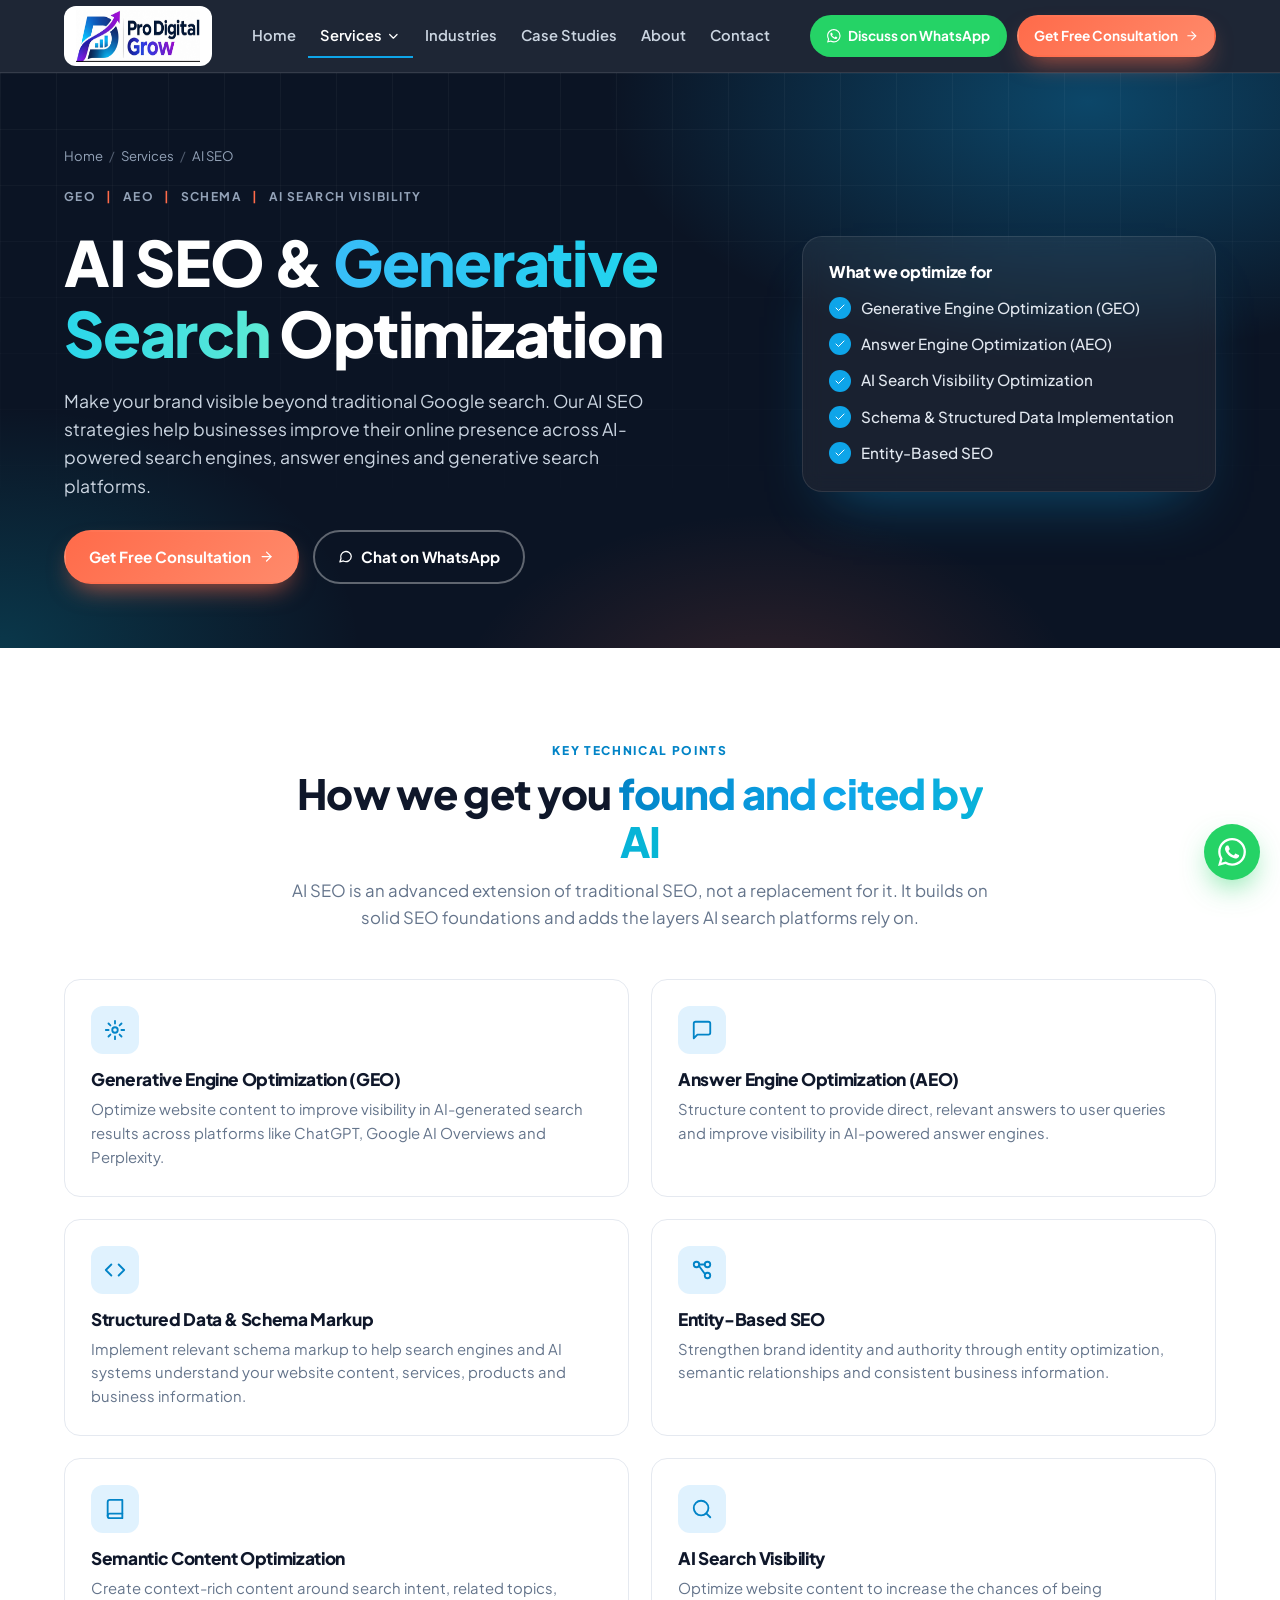
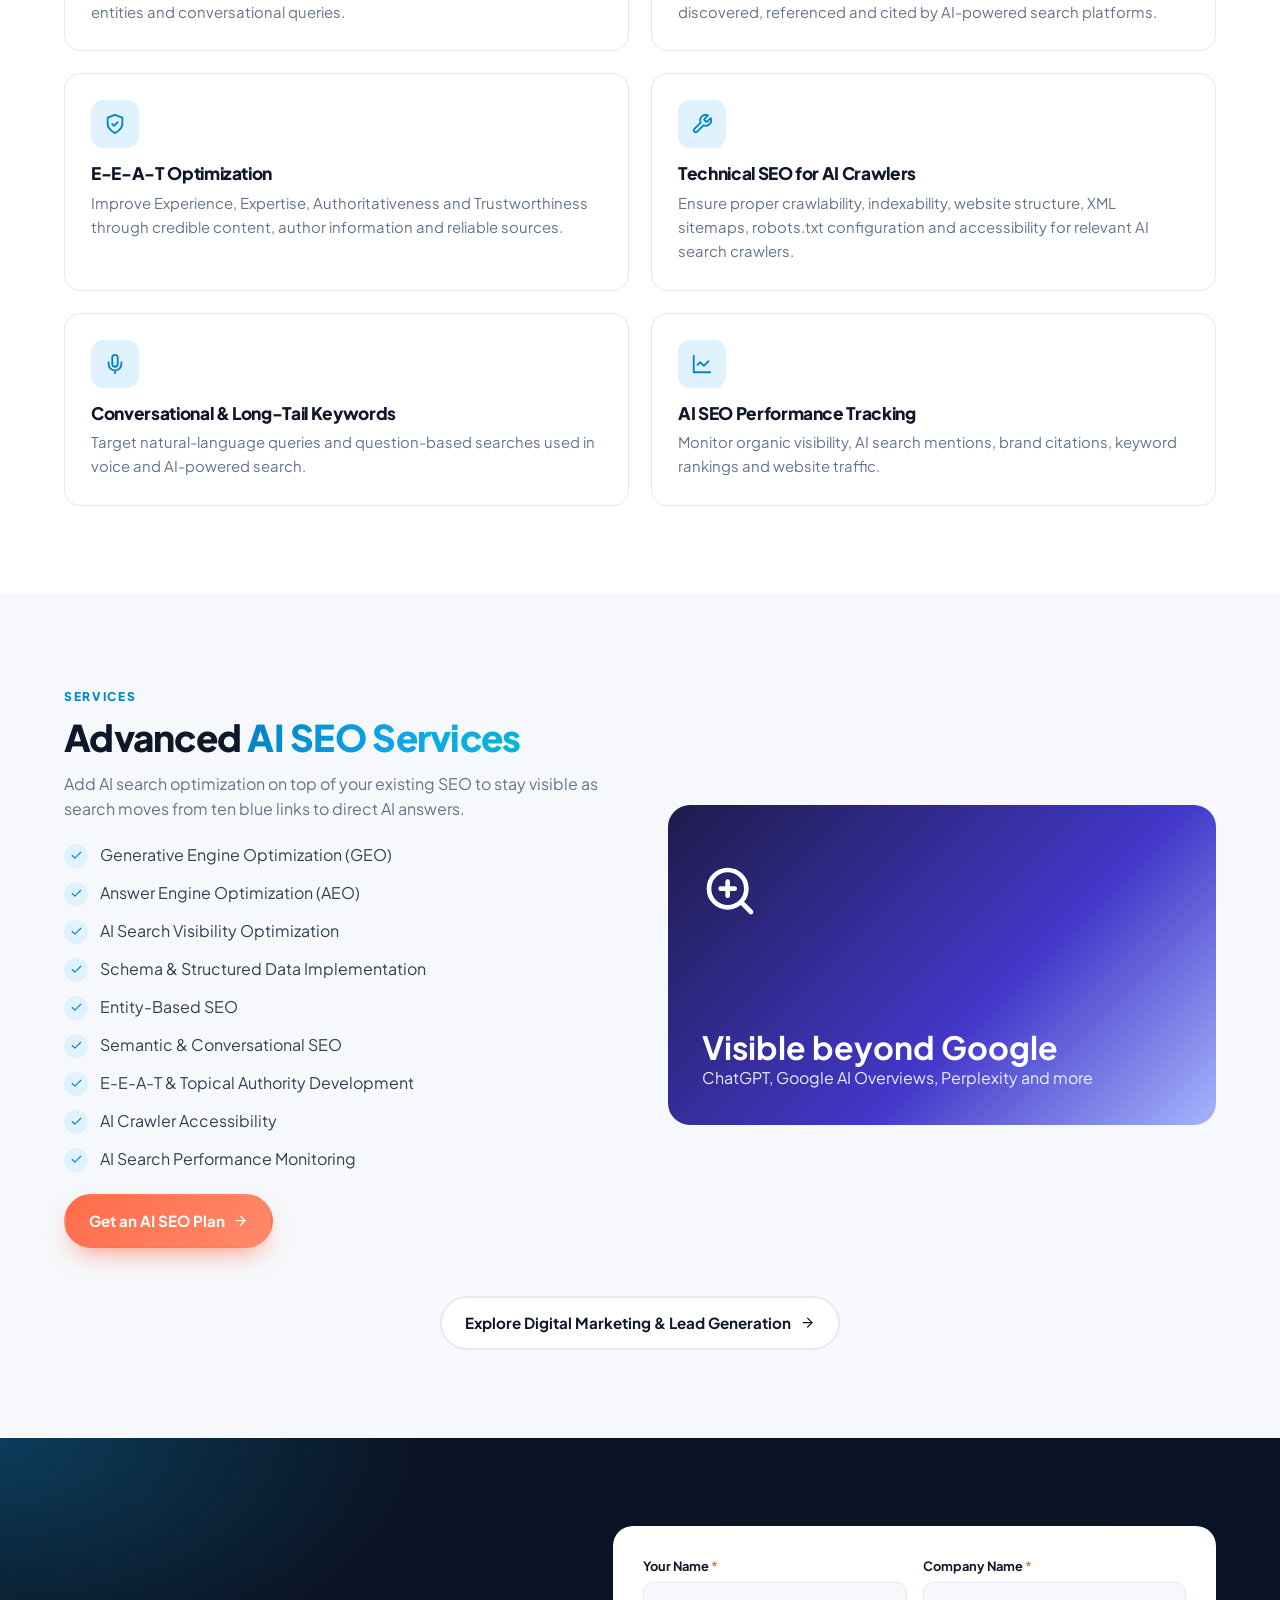
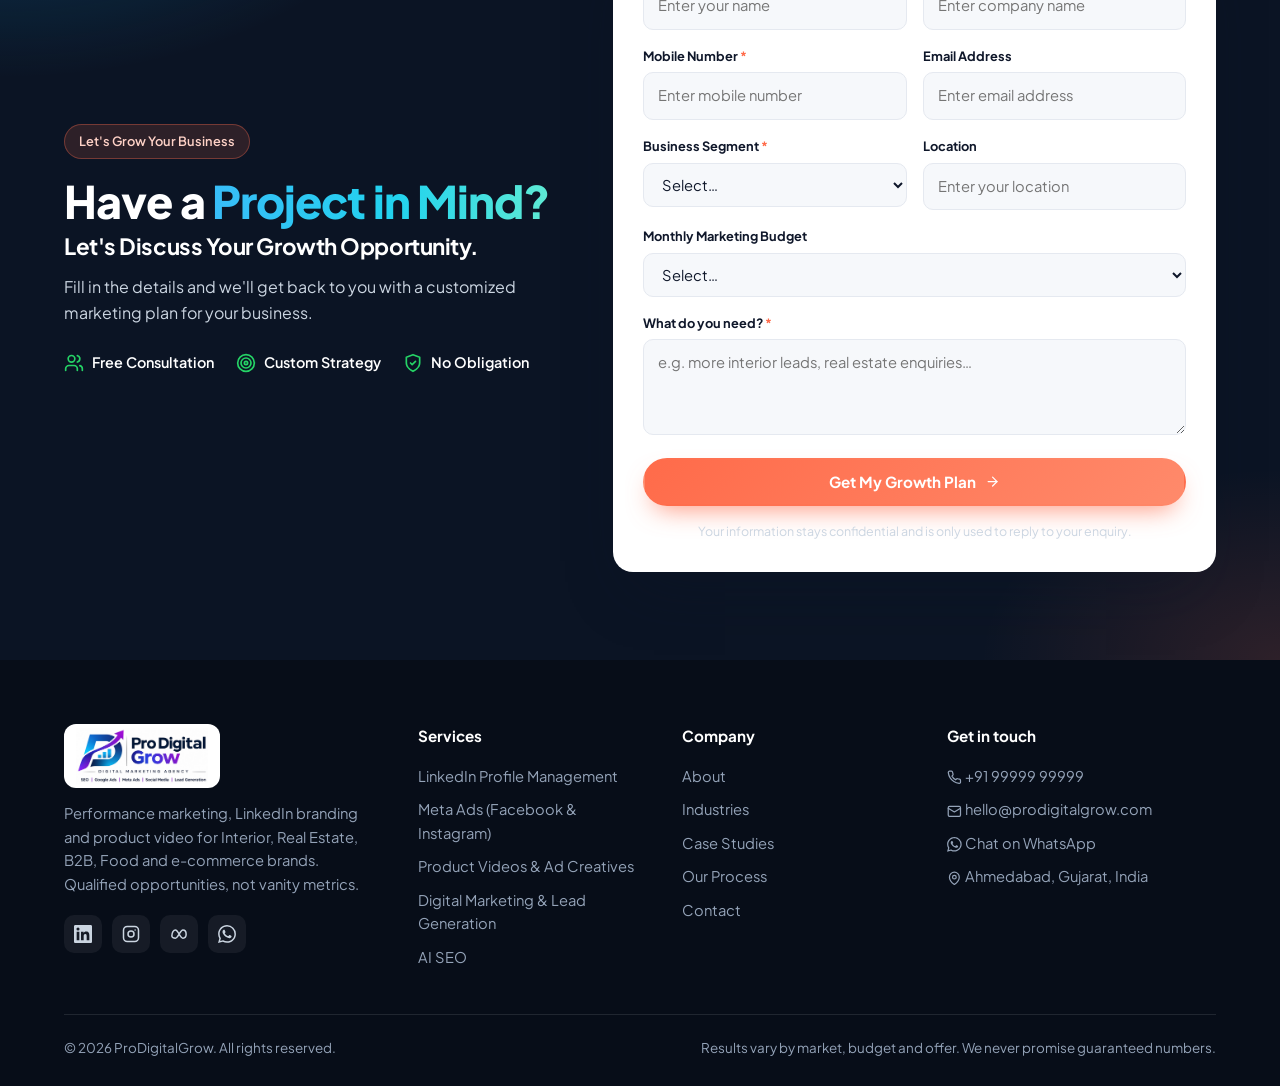
==== commit 8a4f7b36: "Replace logo with new Pro Digital Grow logo and update favicon Co-Authored-By: Claude Sonnet 5.5 <no" ====
--- a/ai-seo.html
+++ b/ai-seo.html
@@ -9,8 +9,7 @@
 <meta property="og:description" content="AI SEO for the generative search era: GEO, AEO, schema markup, entity SEO and E-E-A-T to get your brand found and cited in ChatGPT, Google AI Overviews and Perplexity.">
 <meta property="og:type" content="website">
 <meta name="theme-color" content="#0B1424">
-<meta property="og:image" content="assets/img/prodigitalgrow-logo.svg">
-<link rel="icon" type="image/svg+xml" href="assets/img/prodigitalgrow-icon.svg">
+<meta property="og:image" content="assets/img/prodigitalgrow-logo.png">
 <link rel="alternate icon" href="assets/img/favicon.ico">
 <link rel="apple-touch-icon" href="assets/img/apple-touch-icon.png">
 <link rel="preconnect" href="https://fonts.googleapis.com">
@@ -21,7 +20,7 @@
 <body>
 <header class="site-header">
   <div class="wrap nav">
-    <a class="logo" href="index.html" aria-label="ProDigitalGrow home"><img src="assets/img/prodigitalgrow-logo-white-no-tagline.svg" alt="ProDigitalGrow" width="188" height="38"></a>
+    <a class="logo" href="index.html" aria-label="ProDigitalGrow home"><img src="assets/img/prodigitalgrow-logo-no-tagline.png" alt="ProDigitalGrow" width="169" height="52"></a>
     <button class="burger" aria-label="Open menu" aria-expanded="false"><svg class="svg-i" viewBox="0 0 24 24" fill="none" stroke="currentColor" stroke-width="2" stroke-linecap="round" stroke-linejoin="round" aria-hidden="true"><path d="M4 6h16M4 12h16M4 18h16"/></svg></button>
     <ul class="menu">
       <li><a href="index.html">Home</a></li>
@@ -110,7 +109,7 @@
   <div class="wrap">
     <div class="foot-grid">
       <div>
-        <a class="logo foot-logo" href="index.html" aria-label="ProDigitalGrow home"><img src="assets/img/prodigitalgrow-logo-white.svg" alt="ProDigitalGrow: Digital Marketing and Lead Generation" width="235" height="48"></a>
+        <a class="logo foot-logo" href="index.html" aria-label="ProDigitalGrow home"><img src="assets/img/prodigitalgrow-logo.png" alt="ProDigitalGrow: Digital Marketing Agency" width="132" height="56"></a>
         <p>Performance marketing, LinkedIn branding and product video for Interior, Real Estate, B2B, Food and e-commerce brands. Qualified opportunities, not vanity metrics.</p>
         <div class="socials">
           <a href="#" aria-label="LinkedIn"><svg class="svg-i" viewBox="0 0 24 24" fill="currentColor" aria-hidden="true"><path d="M20.45 20.45h-3.55v-5.57c0-1.33-.02-3.04-1.85-3.04-1.86 0-2.14 1.45-2.14 2.94v5.67H9.36V9h3.41v1.56h.05c.48-.9 1.64-1.85 3.37-1.85 3.6 0 4.27 2.37 4.27 5.46v6.28zM5.34 7.43a2.06 2.06 0 1 1 0-4.12 2.06 2.06 0 0 1 0 4.12zM7.12 20.45H3.56V9h3.56v11.45zM22.22 0H1.77C.79 0 0 .77 0 1.73v20.54C0 23.23.79 24 1.77 24h20.45c.98 0 1.78-.77 1.78-1.73V1.73C24 .77 23.2 0 22.22 0z"/></svg></a>
--- a/assets/style.css
+++ b/assets/style.css
@@ -40,8 +40,8 @@
 /* ---------- Header ---------- */
 .site-header{position:sticky;top:0;z-index:50;background:rgba(11,20,36,.92);backdrop-filter:blur(12px);border-bottom:1px solid var(--line-dark)}
 .nav{display:flex;align-items:center;gap:28px;height:72px}
-.logo img{height:44px;width:auto;display:block}.foot-logo img{height:48px}
-.logo{display:flex;align-items:center;gap:10px;color:#fff;font-weight:800;font-size:1.25rem;letter-spacing:-.02em}
+.logo img{height:52px;width:auto;display:block}.foot-logo img{height:56px}
+.logo{display:flex;align-items:center;gap:10px;background:#fff;padding:4px 12px;border-radius:12px;width:fit-content;color:#fff;font-weight:800;font-size:1.25rem;letter-spacing:-.02em}
 .logo-mark{width:34px;height:34px;border-radius:10px;background:linear-gradient(135deg,var(--orange),#FFB04D);display:grid;place-items:center;color:#fff}
 .logo small{display:block;font-size:.62rem;font-weight:600;color:#94A3B8;letter-spacing:.14em;text-transform:uppercase;margin-top:-2px}
 .menu{display:flex;gap:0;list-style:none;margin-left:auto}
@@ -335,7 +335,7 @@
 
 .bg-dark .kicker,.cta .kicker{color:var(--orange-2)}
 .bg-dark .card .ic{color:var(--orange-2)}
-@media (max-width:620px){.logo img{height:32px}}
+@media (max-width:620px){.logo img{height:38px}}
 
 /* Coral accents that draw the eye to actions */
 .badge{background:rgba(255,107,74,.14);border-color:rgba(255,107,74,.35);color:#FFD2C7}
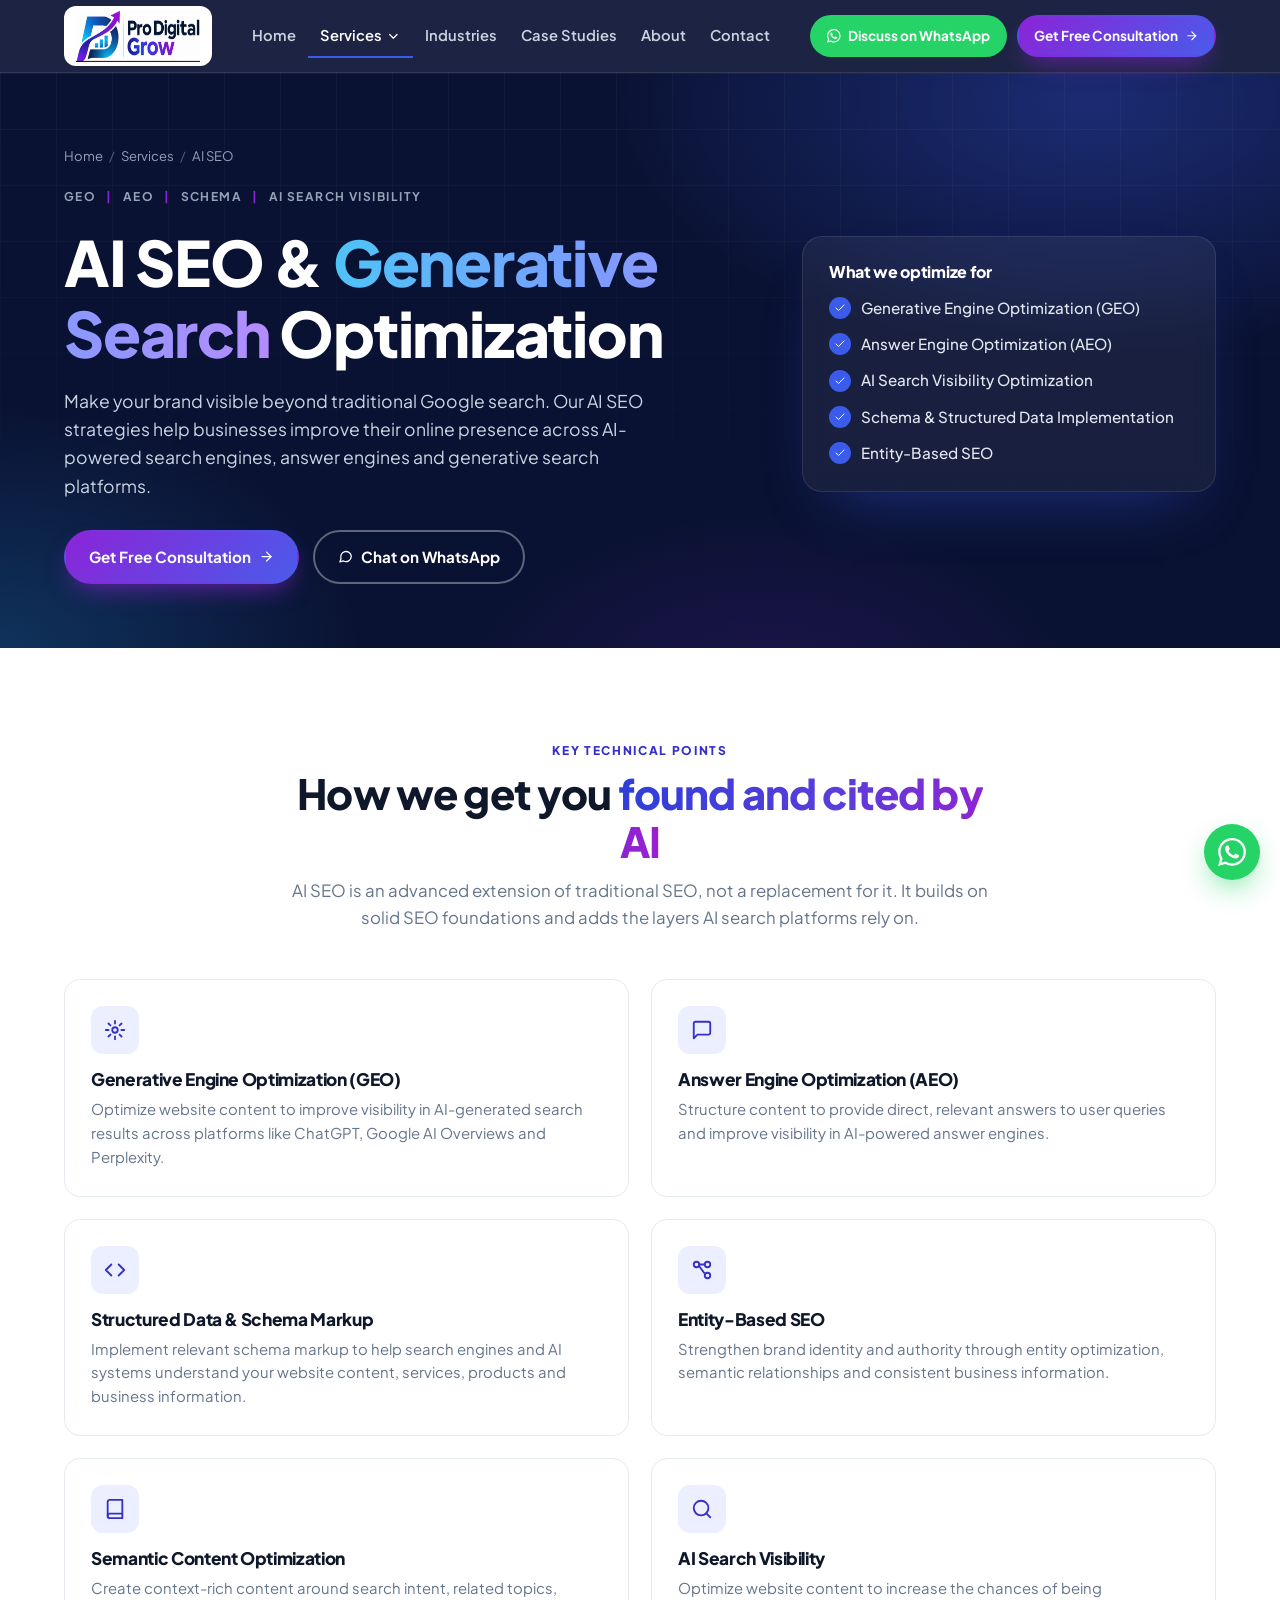
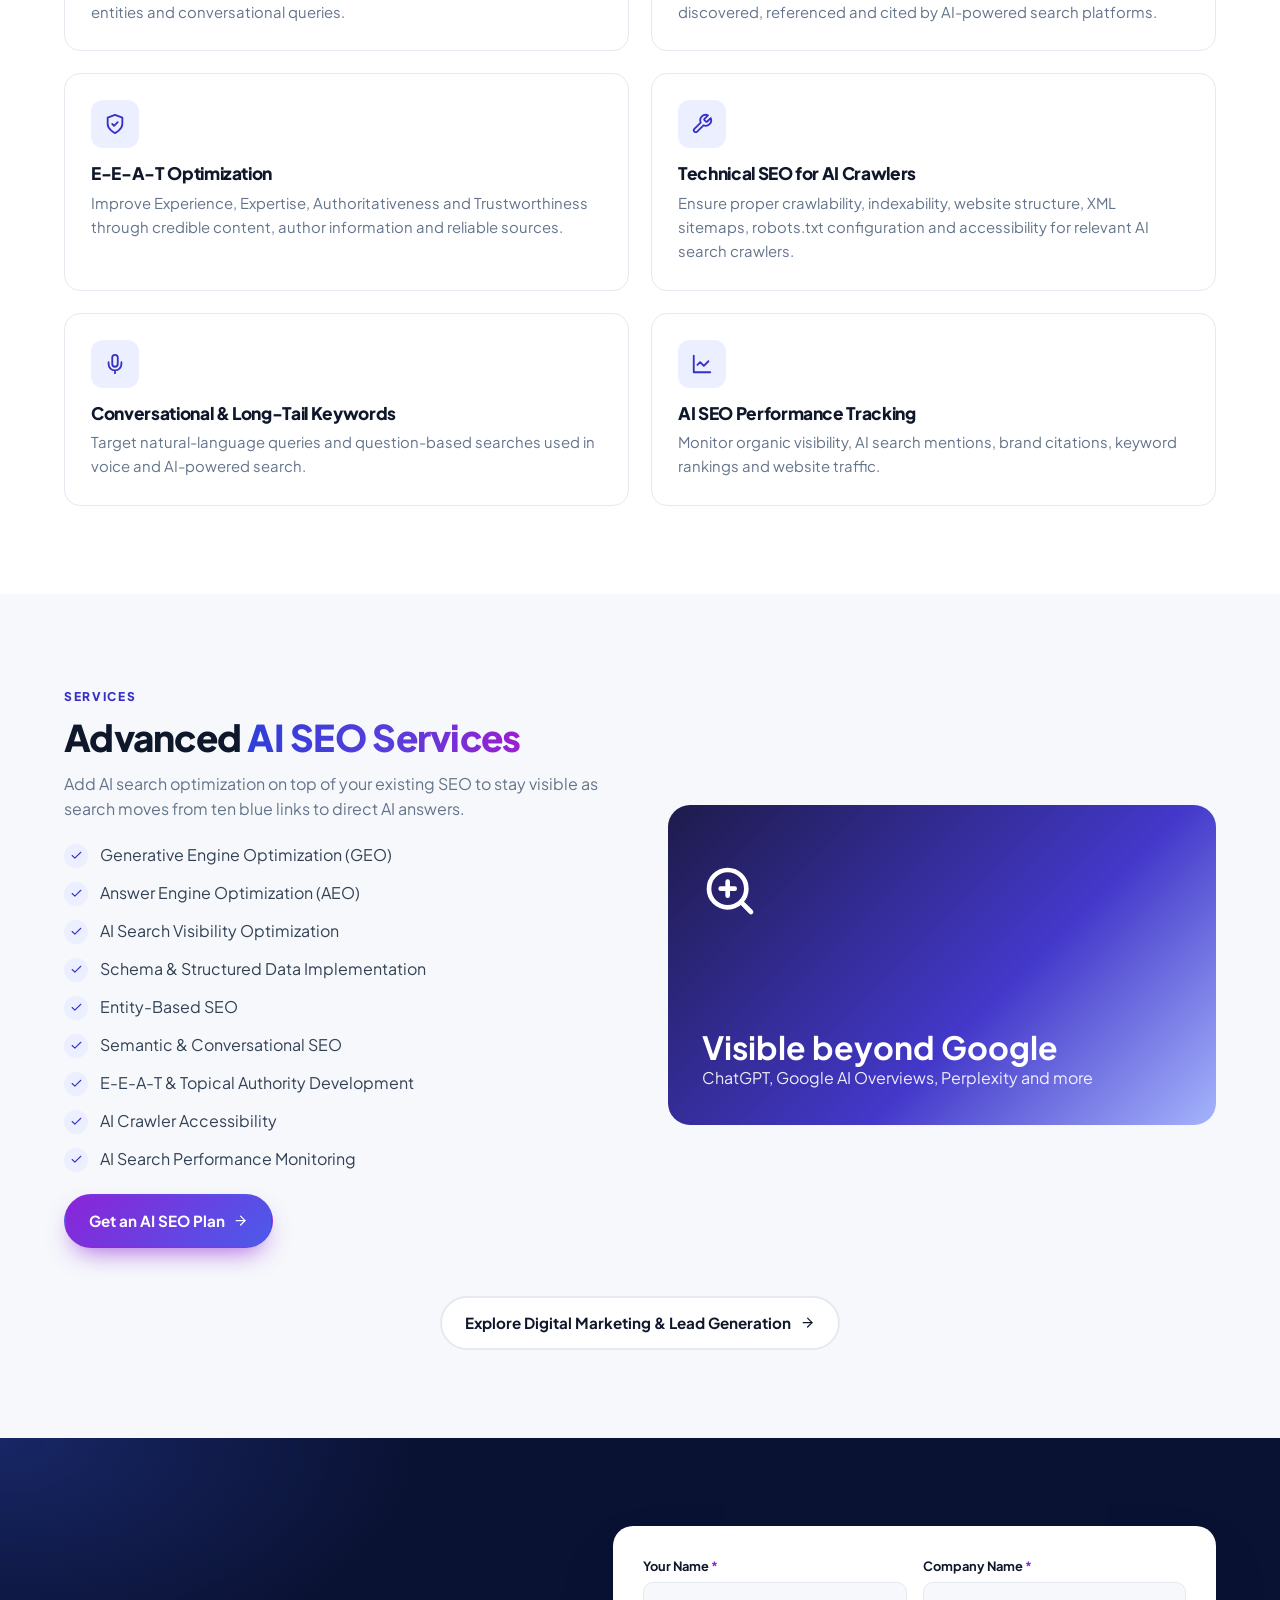
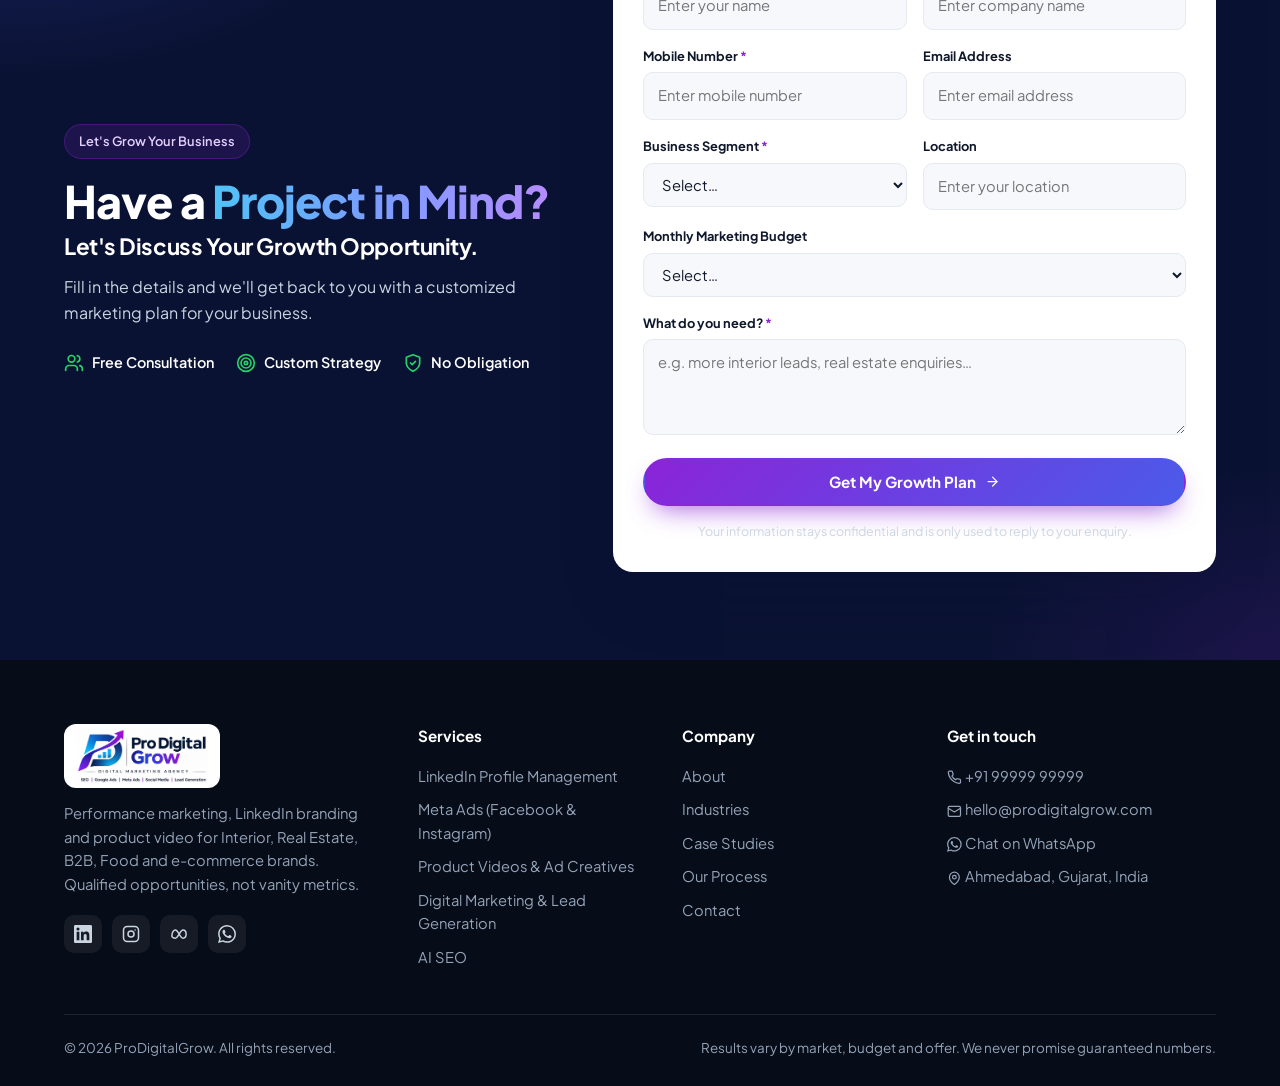
==== commit 591d1921: "Rebrand colors to match logo (navy, royal blue, violet) and add favicon set Co-Authored-By: Claude S" ====
--- a/ai-seo.html
+++ b/ai-seo.html
@@ -8,9 +8,11 @@
 <meta property="og:title" content="AI SEO | ProDigitalGrow">
 <meta property="og:description" content="AI SEO for the generative search era: GEO, AEO, schema markup, entity SEO and E-E-A-T to get your brand found and cited in ChatGPT, Google AI Overviews and Perplexity.">
 <meta property="og:type" content="website">
-<meta name="theme-color" content="#0B1424">
+<meta name="theme-color" content="#0A1233">
 <meta property="og:image" content="assets/img/prodigitalgrow-logo.png">
-<link rel="alternate icon" href="assets/img/favicon.ico">
+<link rel="icon" type="image/png" sizes="32x32" href="assets/img/favicon-32.png">
+<link rel="icon" type="image/png" sizes="192x192" href="assets/img/favicon-192.png">
+<link rel="shortcut icon" href="assets/img/favicon.ico">
 <link rel="apple-touch-icon" href="assets/img/apple-touch-icon.png">
 <link rel="preconnect" href="https://fonts.googleapis.com">
 <link rel="preconnect" href="https://fonts.gstatic.com" crossorigin>
--- a/assets/style.css
+++ b/assets/style.css
@@ -3,15 +3,15 @@
    Brand: ProDigitalGrow — navy + light blue, Plus Jakarta Sans
    ========================================================= */
 :root{
-  --navy:#0B1424; --navy-2:#111D33; --navy-3:#1A2742;
-  --orange:#0EA5E9; --orange-2:#38BDF8; --orange-soft:#E0F2FE; --accent-ink:#0284C7;
-  --cta:#FF6B4A; --cta-2:#FF8A6B; --cta-dark:#E8502E; --cta-soft:#FFF0EC;
+  --navy:#0A1233; --navy-2:#111D4A; --navy-3:#1B2A63;
+  --orange:#3B5BEA; --orange-2:#7C93FF; --orange-soft:#ECEFFF; --accent-ink:#3730C8;
+  --cta:#8B24D8; --cta-2:#4A5BEA; --cta-dark:#6D17B8; --cta-soft:#F4ECFF;
   --ink:#0F172A; --body:#334155; --muted:#64748B;
   --bg:#F6F8FB; --white:#fff; --line:#E5E9F0; --line-dark:rgba(255,255,255,.10);
-  --green:#25D366; --blue:#2563EB; --blue-soft:#EAF1FF; --violet-soft:#F1EDFF; --green-soft:#EAF8EF;
+  --green:#25D366; --blue:#3B5BEA; --blue-soft:#ECEFFF; --violet-soft:#F4ECFF; --green-soft:#EAF8EF;
   --radius:16px; --radius-sm:10px;
   --shadow:0 10px 30px -12px rgba(15,23,42,.18);
-  --shadow-lg:0 30px 60px -20px rgba(11,20,36,.35);
+  --shadow-lg:0 30px 60px -20px rgba(10,18,51,.35);
   --wrap:1200px;
 }
 *{box-sizing:border-box;margin:0;padding:0}
@@ -21,14 +21,14 @@
 a{color:inherit;text-decoration:none}
 h1,h2,h3,h4{color:var(--ink);line-height:1.15;letter-spacing:-.02em;font-weight:800}
 .wrap{max-width:var(--wrap);margin:0 auto;padding:0 24px}
-.hl{color:var(--accent-ink);background:linear-gradient(90deg,#0284C7,#0EA5E9 55%,#06B6D4);-webkit-background-clip:text;background-clip:text;-webkit-text-fill-color:transparent}
-.hero .hl,.bg-dark .hl,.cta .hl{background-image:linear-gradient(90deg,#38BDF8,#22D3EE 55%,#5EEAD4)}
+.hl{color:var(--accent-ink);background:linear-gradient(90deg,#2E3FD8,#5B3DDB 55%,#9A1FD0);-webkit-background-clip:text;background-clip:text;-webkit-text-fill-color:transparent}
+.hero .hl,.bg-dark .hl,.cta .hl{background-image:linear-gradient(90deg,#4FC3F7,#7C9CFF 50%,#B58CFF)}
 .svg-i{width:1em;height:1em;flex:none;display:inline-block;vertical-align:middle}
 
 /* ---------- Buttons ---------- */
 .btn{display:inline-flex;align-items:center;gap:.55em;font-weight:700;font-size:.95rem;padding:.85em 1.5em;border-radius:999px;border:2px solid transparent;cursor:pointer;transition:.2s ease;white-space:nowrap;font-family:inherit}
-.btn-primary{background:linear-gradient(135deg,var(--cta),var(--cta-2));color:#fff;box-shadow:0 12px 26px -10px rgba(255,107,74,.75)}
-.btn-primary:hover{background:linear-gradient(135deg,var(--cta-dark),var(--cta));transform:translateY(-2px);box-shadow:0 16px 30px -10px rgba(255,107,74,.85)}
+.btn-primary{background:linear-gradient(135deg,var(--cta),var(--cta-2));color:#fff;box-shadow:0 12px 26px -10px rgba(139,36,216,.75)}
+.btn-primary:hover{background:linear-gradient(135deg,var(--cta-dark),var(--cta));transform:translateY(-2px);box-shadow:0 16px 30px -10px rgba(139,36,216,.85)}
 .btn-ghost{border-color:rgba(255,255,255,.35);color:#fff}
 .btn-ghost:hover{border-color:#fff;background:rgba(255,255,255,.06)}
 .btn-outline{border-color:var(--line);color:var(--ink);background:#fff}
@@ -38,11 +38,11 @@
 .btn-sm{padding:.6em 1.1em;font-size:.85rem}
 
 /* ---------- Header ---------- */
-.site-header{position:sticky;top:0;z-index:50;background:rgba(11,20,36,.92);backdrop-filter:blur(12px);border-bottom:1px solid var(--line-dark)}
+.site-header{position:sticky;top:0;z-index:50;background:rgba(10,18,51,.92);backdrop-filter:blur(12px);border-bottom:1px solid var(--line-dark)}
 .nav{display:flex;align-items:center;gap:28px;height:72px}
 .logo img{height:52px;width:auto;display:block}.foot-logo img{height:56px}
 .logo{display:flex;align-items:center;gap:10px;background:#fff;padding:4px 12px;border-radius:12px;width:fit-content;color:#fff;font-weight:800;font-size:1.25rem;letter-spacing:-.02em}
-.logo-mark{width:34px;height:34px;border-radius:10px;background:linear-gradient(135deg,var(--orange),#FFB04D);display:grid;place-items:center;color:#fff}
+.logo-mark{width:34px;height:34px;border-radius:10px;background:linear-gradient(135deg,var(--orange),#A78BFA);display:grid;place-items:center;color:#fff}
 .logo small{display:block;font-size:.62rem;font-weight:600;color:#94A3B8;letter-spacing:.14em;text-transform:uppercase;margin-top:-2px}
 .menu{display:flex;gap:0;list-style:none;margin-left:auto}
 .menu>li{position:relative}
@@ -62,9 +62,9 @@
 /* ---------- Hero ---------- */
 .hero{position:relative;background:var(--navy);color:#CBD5E1;overflow:hidden}
 .hero::before{content:"";position:absolute;inset:0;background:
-  radial-gradient(800px 420px at 85% 5%,rgba(14,165,233,.35),transparent 60%),
-  radial-gradient(520px 320px at 60% 110%,rgba(255,107,74,.16),transparent 60%),
-  radial-gradient(600px 400px at 0% 100%,rgba(6,182,212,.22),transparent 60%);}
+  radial-gradient(800px 420px at 85% 5%,rgba(59,91,234,.35),transparent 60%),
+  radial-gradient(520px 320px at 60% 110%,rgba(139,36,216,.16),transparent 60%),
+  radial-gradient(600px 400px at 0% 100%,rgba(34,167,240,.22),transparent 60%);}
 .hero::after{content:"";position:absolute;inset:0;background-image:linear-gradient(rgba(255,255,255,.04) 1px,transparent 1px),linear-gradient(90deg,rgba(255,255,255,.04) 1px,transparent 1px);background-size:56px 56px;mask-image:linear-gradient(180deg,#000,transparent 85%)}
 .hero .wrap{position:relative;z-index:1}
 .hero-grid{display:grid;grid-template-columns:1.25fr .75fr;gap:48px;align-items:center;padding-top:88px;padding-bottom:56px}
@@ -114,12 +114,12 @@
 .seg:hover{transform:translateY(-4px);box-shadow:var(--shadow)}
 .seg-art{height:150px;position:relative;display:grid;place-items:center;font-size:64px;color:rgba(255,255,255,.95)}
 .seg-art::after{content:"";position:absolute;inset:0;background-image:radial-gradient(rgba(255,255,255,.18) 1px,transparent 1px);background-size:14px 14px}
-.art-orange{background:linear-gradient(135deg,#075985,#0EA5E9 60%,#7DD3FC)}
+.art-orange{background:linear-gradient(135deg,#1E2A78,#3B5BEA 60%,#8FB4FF)}
 .art-blue{background:linear-gradient(135deg,#1E1B4B,#4338CA 60%,#A5B4FC)}
-.art-violet{background:linear-gradient(135deg,#312E81,#0A66C2 60%,#7DD3FC)}
+.art-violet{background:linear-gradient(135deg,#3B0764,#8B24D8 60%,#C4B5FD)}
 .art-green{background:linear-gradient(135deg,#14532D,#16A34A 60%,#FCD34D)}
 .art-pink{background:linear-gradient(135deg,#831843,#DB2777 55%,#F59E0B)}
-.art-navy{background:linear-gradient(135deg,#0B1424,#1A2742 55%,#F26B1D)}
+.art-navy{background:linear-gradient(135deg,#0A1233,#1B2A63 55%,#8B24D8)}
 .seg-body{padding:22px;display:flex;flex-direction:column;gap:10px;flex:1}
 .seg-badge{width:46px;height:46px;border-radius:12px;background:#fff;box-shadow:var(--shadow);display:grid;place-items:center;font-size:22px;color:var(--orange);margin-top:-46px;position:relative}
 .seg h3{font-size:1.1rem}
@@ -137,7 +137,7 @@
 
 /* ---------- Core service feature cards ---------- */
 .feature{background:#fff;border:1px solid var(--line);border-radius:20px;padding:30px;display:flex;flex-direction:column;gap:14px;transition:.25s;position:relative;overflow:hidden}
-.feature:hover{box-shadow:var(--shadow);border-color:#BAE6FD}
+.feature:hover{box-shadow:var(--shadow);border-color:#C7D2FE}
 .feature .ic-box{width:56px;height:56px;border-radius:14px;display:grid;place-items:center;font-size:26px;color:#fff}
 .feature h3{font-size:1.3rem}
 .feature p{color:var(--muted)}
@@ -156,7 +156,7 @@
 .card li::before{content:"";display:inline-block;width:6px;height:6px;border-radius:50%;background:var(--orange);margin-right:9px;vertical-align:middle}
 .bg-dark .card{background:var(--navy-2);border-color:var(--line-dark)}
 .bg-dark .card p,.bg-dark .card li{color:#94A3B8}
-.bg-dark .card .ic{background:rgba(14,165,233,.14)}
+.bg-dark .card .ic{background:rgba(59,91,234,.14)}
 
 /* ---------- Why / founder ---------- */
 .why{display:grid;grid-template-columns:1.1fr .9fr .8fr;gap:28px;align-items:stretch}
@@ -165,7 +165,7 @@
 .ticks{list-style:none;display:grid;gap:12px}
 .ticks li{display:flex;gap:10px;align-items:center;font-weight:600;color:var(--ink)}
 .ticks .ck{width:22px;height:22px;border-radius:50%;background:var(--orange);color:#fff;display:grid;place-items:center;font-size:12px;flex:none}
-.founder{position:relative;border-radius:20px;overflow:hidden;background:linear-gradient(160deg,#1A2742,#0B1424);min-height:380px;display:flex;align-items:flex-end}
+.founder{position:relative;border-radius:20px;overflow:hidden;background:linear-gradient(160deg,#1B2A63,#0A1233);min-height:380px;display:flex;align-items:flex-end}
 .founder img{position:absolute;inset:0;width:100%;height:100%;object-fit:cover}
 .founder .ph{position:absolute;inset:0;display:grid;place-items:center;color:rgba(255,255,255,.2);font-size:120px;font-weight:800}
 .founder .tag{position:relative;margin:16px;background:#fff;border-radius:14px;padding:16px 18px;box-shadow:var(--shadow)}
@@ -248,7 +248,7 @@
 
 /* ---------- Contact / CTA form ---------- */
 .cta{background:var(--navy);position:relative;overflow:hidden}
-.cta::before{content:"";position:absolute;inset:0;background:radial-gradient(700px 400px at 0% 0%,rgba(14,165,233,.28),transparent 60%),radial-gradient(500px 320px at 100% 100%,rgba(255,107,74,.14),transparent 60%)}
+.cta::before{content:"";position:absolute;inset:0;background:radial-gradient(700px 400px at 0% 0%,rgba(59,91,234,.28),transparent 60%),radial-gradient(500px 320px at 100% 100%,rgba(139,36,216,.14),transparent 60%)}
 .cta .wrap{position:relative}
 .cta-grid{display:grid;grid-template-columns:.9fr 1.1fr;gap:56px;align-items:center}
 .cta h2{color:#fff;font-size:clamp(2rem,3.6vw,2.8rem)}
@@ -263,7 +263,7 @@
 .form label{display:block;font-size:.8rem;font-weight:700;color:var(--ink);margin-bottom:6px}
 .form label em{color:var(--cta);font-style:normal}
 .form input,.form select,.form textarea{width:100%;font:inherit;font-size:.92rem;padding:11px 14px;border:1px solid var(--line);border-radius:10px;background:var(--bg);color:var(--ink);transition:.15s}
-.form input:focus,.form select:focus,.form textarea:focus{outline:none;border-color:var(--orange);background:#fff;box-shadow:0 0 0 3px rgba(14,165,233,.15)}
+.form input:focus,.form select:focus,.form textarea:focus{outline:none;border-color:var(--orange);background:#fff;box-shadow:0 0 0 3px rgba(59,91,234,.15)}
 .form textarea{min-height:96px;resize:vertical}
 .form .btn{justify-content:center;width:100%}
 .form-note{font-size:.78rem;color:var(--muted);text-align:center}
@@ -338,14 +338,14 @@
 @media (max-width:620px){.logo img{height:38px}}
 
 /* Coral accents that draw the eye to actions */
-.badge{background:rgba(255,107,74,.14);border-color:rgba(255,107,74,.35);color:#FFD2C7}
-.hero-card{box-shadow:0 30px 60px -30px rgba(14,165,233,.45)}
-.hstat b{background:linear-gradient(90deg,#fff,#BAE6FD);-webkit-background-clip:text;background-clip:text;-webkit-text-fill-color:transparent}
-.result b.big{background:linear-gradient(90deg,#38BDF8,#5EEAD4);-webkit-background-clip:text;background-clip:text;-webkit-text-fill-color:transparent}
+.badge{background:rgba(139,36,216,.14);border-color:rgba(139,36,216,.35);color:#E4D0FF}
+.hero-card{box-shadow:0 30px 60px -30px rgba(59,91,234,.45)}
+.hstat b{background:linear-gradient(90deg,#fff,#C7D2FE);-webkit-background-clip:text;background-clip:text;-webkit-text-fill-color:transparent}
+.result b.big{background:linear-gradient(90deg,#4FC3F7,#B58CFF);-webkit-background-clip:text;background-clip:text;-webkit-text-fill-color:transparent}
 .statcard b{color:var(--accent-ink)}
 .tile:hover .ic{color:var(--cta-2)}
 .feature:hover .more{color:var(--cta-dark)}
-.step .num{background:linear-gradient(135deg,#E0F2FE,#CFFAFE);color:var(--accent-ink)}
+.step .num{background:linear-gradient(135deg,#ECEFFF,#E0E7FF);color:var(--accent-ink)}
 .process .step:not(:last-child)::after{color:var(--orange)}
 .wa-float{animation:pulse 2.6s ease-out infinite}
 @keyframes pulse{0%{box-shadow:0 0 0 0 rgba(37,211,102,.55)}70%{box-shadow:0 0 0 16px rgba(37,211,102,0)}100%{box-shadow:0 0 0 0 rgba(37,211,102,0)}}
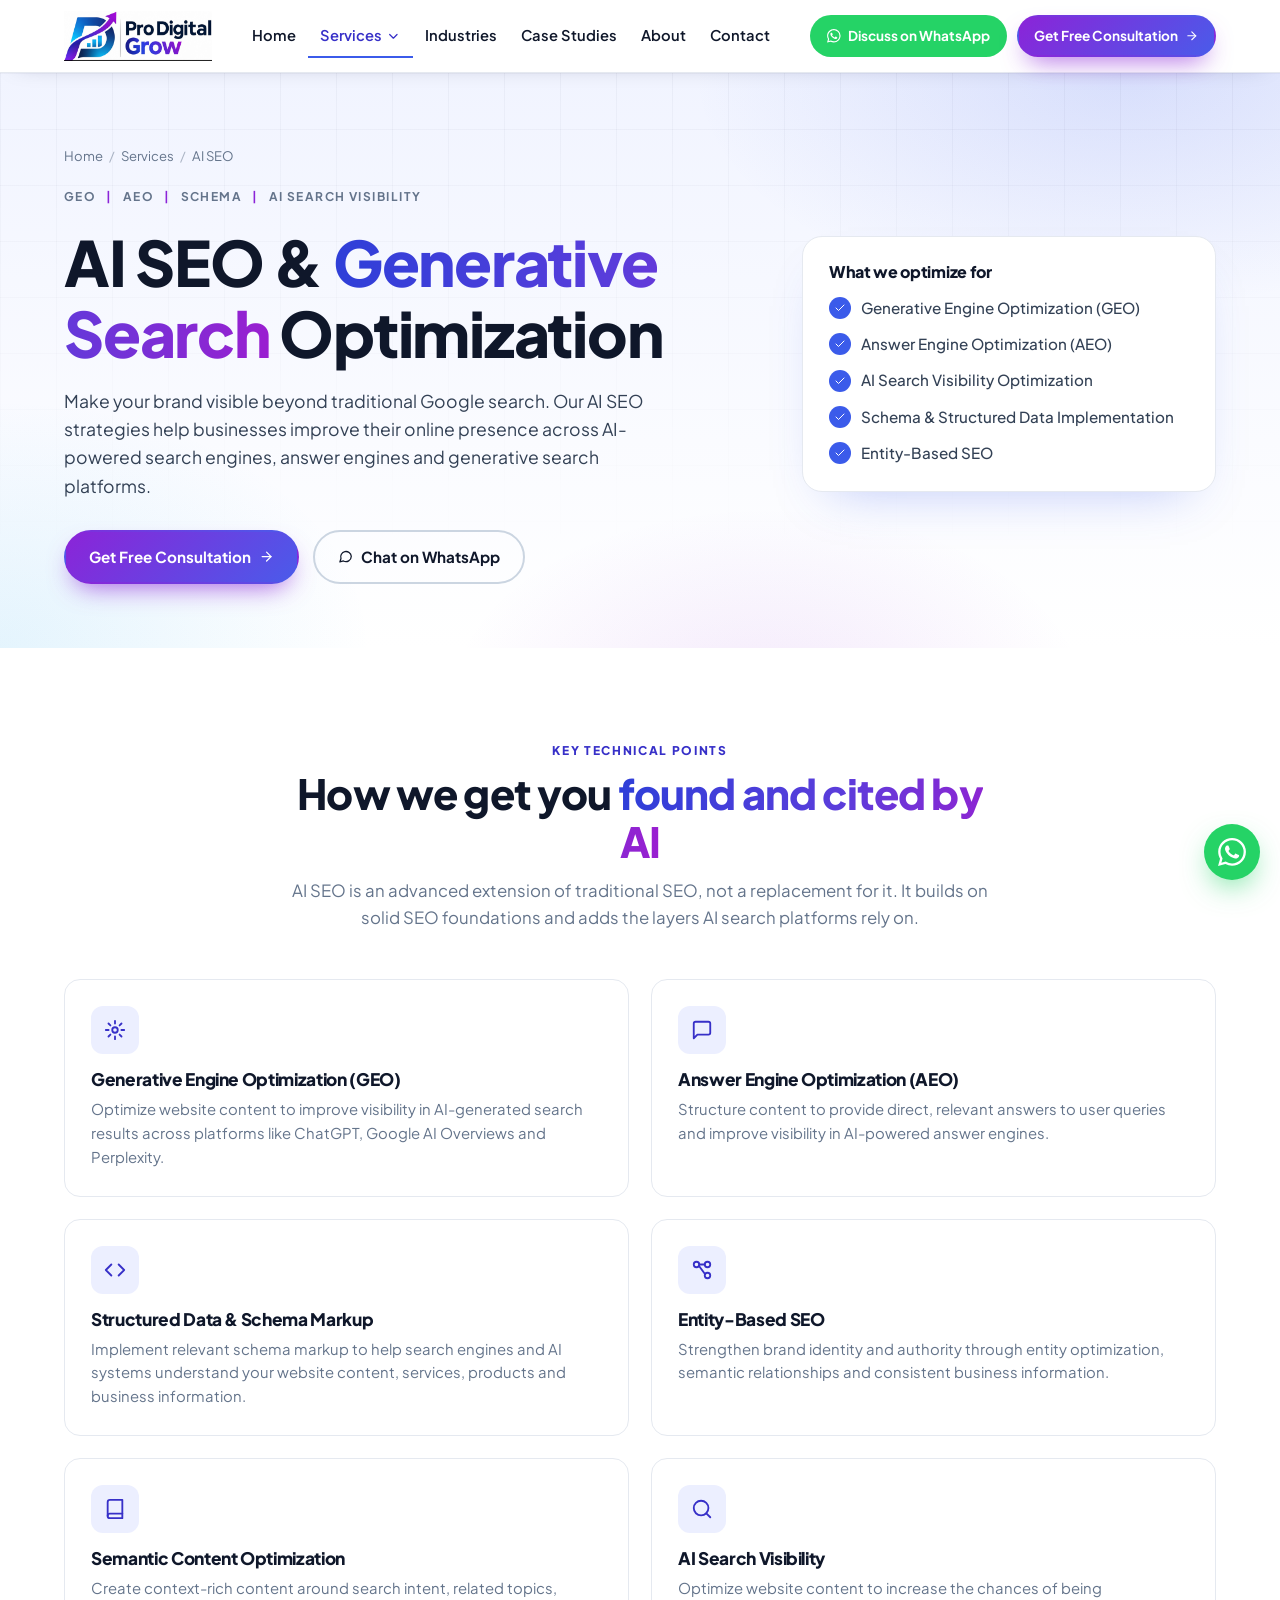
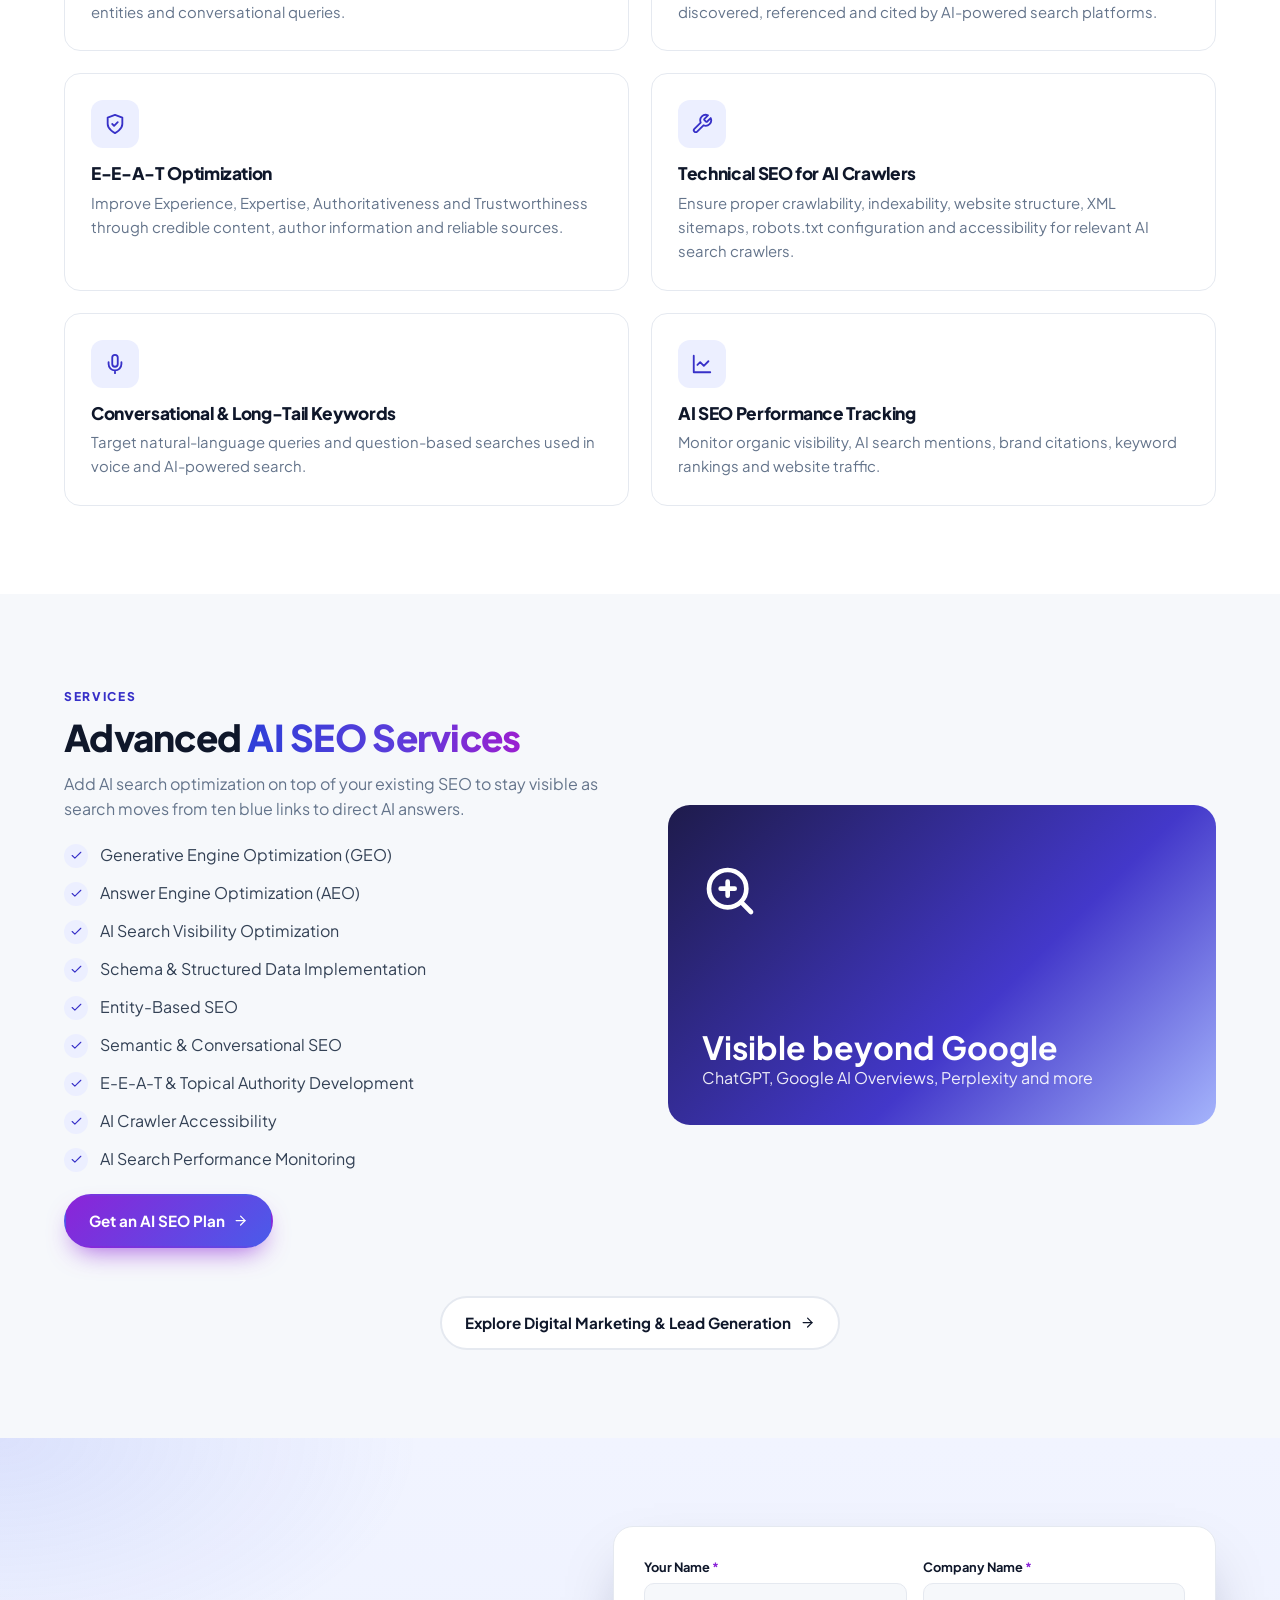
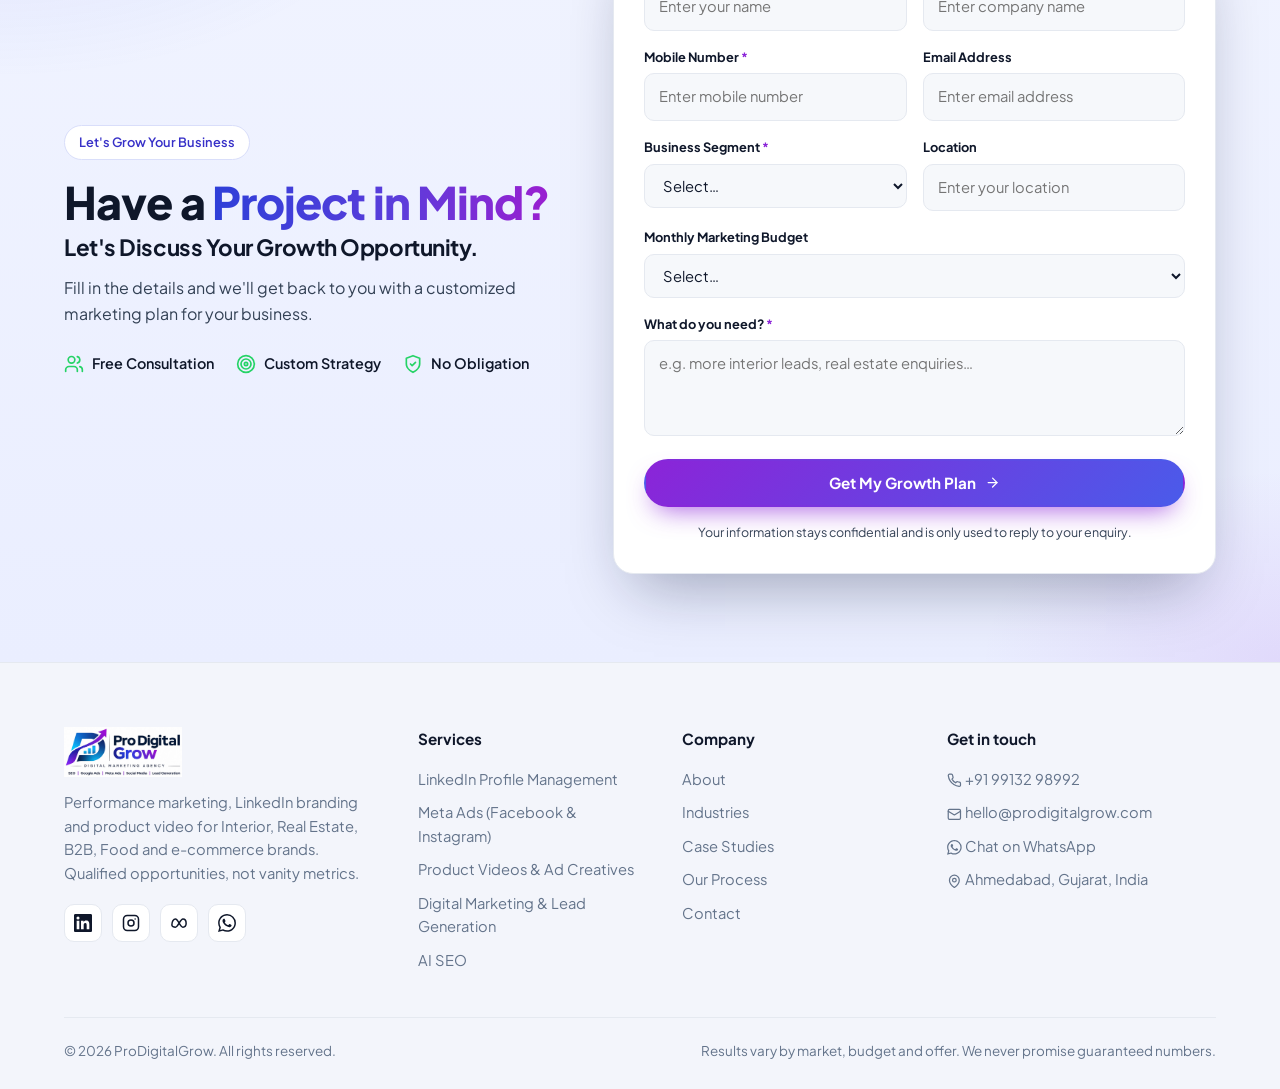
==== commit 0e337c00: "Update WhatsApp number and open WhatsApp directly on form submit Co-Authored-By: Claude Sonnet 5.5 <" ====
--- a/ai-seo.html
+++ b/ai-seo.html
@@ -129,7 +129,7 @@
         <li><a href="#contact">Contact</a></li>
       </ul></div>
       <div><h5>Get in touch</h5><ul>
-        <li><svg class="svg-i" viewBox="0 0 24 24" fill="none" stroke="currentColor" stroke-width="2" stroke-linecap="round" stroke-linejoin="round" aria-hidden="true"><path d="M22 16.92v3a2 2 0 0 1-2.18 2 19.79 19.79 0 0 1-8.63-3.07 19.5 19.5 0 0 1-6-6A19.79 19.79 0 0 1 2.12 4.18 2 2 0 0 1 4.11 2h3a2 2 0 0 1 2 1.72c.13.96.36 1.9.7 2.81a2 2 0 0 1-.45 2.11L8.09 9.91a16 16 0 0 0 6 6l1.27-1.27a2 2 0 0 1 2.11-.45c.91.34 1.85.57 2.81.7A2 2 0 0 1 22 16.92z"/></svg> <a href="tel:+919999999999">+91 99999 99999</a></li>
+        <li><svg class="svg-i" viewBox="0 0 24 24" fill="none" stroke="currentColor" stroke-width="2" stroke-linecap="round" stroke-linejoin="round" aria-hidden="true"><path d="M22 16.92v3a2 2 0 0 1-2.18 2 19.79 19.79 0 0 1-8.63-3.07 19.5 19.5 0 0 1-6-6A19.79 19.79 0 0 1 2.12 4.18 2 2 0 0 1 4.11 2h3a2 2 0 0 1 2 1.72c.13.96.36 1.9.7 2.81a2 2 0 0 1-.45 2.11L8.09 9.91a16 16 0 0 0 6 6l1.27-1.27a2 2 0 0 1 2.11-.45c.91.34 1.85.57 2.81.7A2 2 0 0 1 22 16.92z"/></svg> <a href="tel:+919913298992">+91 99132 98992</a></li>
         <li><svg class="svg-i" viewBox="0 0 24 24" fill="none" stroke="currentColor" stroke-width="2" stroke-linecap="round" stroke-linejoin="round" aria-hidden="true"><rect x="2" y="4" width="20" height="16" rx="2"/><path d="m22 7-10 6L2 7"/></svg> <a data-email href="#contact">hello@prodigitalgrow.com</a></li>
         <li><svg class="svg-i" viewBox="0 0 24 24" fill="currentColor" aria-hidden="true"><path d="M17.47 14.38c-.3-.15-1.76-.87-2.03-.97-.27-.1-.47-.15-.67.15-.2.3-.77.97-.94 1.16-.17.2-.35.22-.64.08-.3-.15-1.26-.46-2.39-1.48-.88-.79-1.48-1.76-1.65-2.06-.17-.3-.02-.46.13-.6.13-.14.3-.35.45-.52.15-.18.2-.3.3-.5.1-.2.05-.37-.03-.52-.07-.15-.67-1.61-.92-2.2-.24-.58-.49-.5-.67-.51h-.57c-.2 0-.52.07-.79.37-.27.3-1.04 1.02-1.04 2.48s1.07 2.88 1.21 3.07c.15.2 2.1 3.2 5.08 4.49.71.31 1.26.49 1.7.63.71.22 1.36.19 1.87.12.57-.09 1.76-.72 2-1.41.25-.7.25-1.29.17-1.41-.07-.13-.27-.2-.57-.35m-5.42 7.4h-.01a9.87 9.87 0 0 1-5.03-1.38l-.36-.21-3.74.98 1-3.65-.24-.37a9.86 9.86 0 0 1-1.51-5.26c0-5.45 4.44-9.88 9.89-9.88 2.64 0 5.12 1.03 6.99 2.9a9.83 9.83 0 0 1 2.89 6.99c0 5.45-4.44 9.88-9.88 9.88m8.41-18.3A11.82 11.82 0 0 0 12.05 0C5.5 0 .16 5.34.16 11.89c0 2.1.55 4.14 1.59 5.95L.06 24l6.3-1.65a11.88 11.88 0 0 0 5.68 1.45h.01c6.55 0 11.89-5.34 11.89-11.89a11.82 11.82 0 0 0-3.48-8.41Z"/></svg> <a data-wa="Hi ProDigitalGrow!" href="#contact">Chat on WhatsApp</a></li>
         <li><svg class="svg-i" viewBox="0 0 24 24" fill="none" stroke="currentColor" stroke-width="2" stroke-linecap="round" stroke-linejoin="round" aria-hidden="true"><path d="M20 10c0 6-8 12-8 12s-8-6-8-12a8 8 0 0 1 16 0Z"/><circle cx="12" cy="10" r="3"/></svg> Ahmedabad, Gujarat, India</li>
--- a/assets/style.css
+++ b/assets/style.css
@@ -350,3 +350,77 @@
 .wa-float{animation:pulse 2.6s ease-out infinite}
 @keyframes pulse{0%{box-shadow:0 0 0 0 rgba(37,211,102,.55)}70%{box-shadow:0 0 0 16px rgba(37,211,102,0)}100%{box-shadow:0 0 0 0 rgba(37,211,102,0)}}
 @media (prefers-reduced-motion:reduce){.wa-float{animation:none}}
+
+/* =========================================================
+   Light theme: white header, light hero, light sections.
+   Matches the logo's white background; navy stays for text.
+   ========================================================= */
+:root{--line-dark:rgba(15,23,42,.10);--tint:#F3F5FF}
+.site-header{background:rgba(255,255,255,.96);border-bottom:1px solid var(--line);box-shadow:0 6px 24px -18px rgba(10,18,51,.35)}
+.logo{background:transparent;padding:0;border-radius:0}
+.logo img{height:50px}
+.menu>li>a{color:var(--ink)}
+.menu>li>a:hover,.menu>li>a.active{color:var(--accent-ink)}
+.dropdown{border:1px solid var(--line)}
+.burger{color:var(--ink)}
+.btn-ghost{border-color:#CBD5E1;color:var(--ink)}
+.btn-ghost:hover{border-color:var(--orange);background:var(--orange-soft);color:var(--accent-ink)}
+
+/* hero */
+.hero{background:linear-gradient(180deg,#F1F4FF 0%,#FFFFFF 100%);color:var(--body)}
+.hero::before{background:
+  radial-gradient(700px 380px at 88% 0%,rgba(59,91,234,.14),transparent 62%),
+  radial-gradient(520px 320px at 60% 110%,rgba(139,36,216,.10),transparent 62%),
+  radial-gradient(600px 400px at 0% 100%,rgba(34,167,240,.12),transparent 62%)}
+.hero::after{background-image:linear-gradient(rgba(10,18,51,.035) 1px,transparent 1px),linear-gradient(90deg,rgba(10,18,51,.035) 1px,transparent 1px)}
+.hero h1,.hero-card h4,.hstat b{color:var(--ink)}
+.hero .hl,.bg-dark .hl,.cta .hl{background-image:linear-gradient(90deg,#2E3FD8,#5B3DDB 55%,#9A1FD0)}
+.hero p.lead{color:var(--body)}
+.eyebrow,.crumbs,.hstat span{color:var(--muted)}
+.crumbs a:hover{color:var(--accent-ink)}
+.hero-card{background:#fff;border:1px solid var(--line);box-shadow:0 24px 50px -28px rgba(59,91,234,.35);backdrop-filter:none}
+.checks li{color:var(--body)}
+.hero-stats{border-top:1px solid var(--line)}
+.hstat b{background:none;-webkit-text-fill-color:currentColor}
+
+/* formerly dark sections */
+.bg-dark{background:var(--tint);color:var(--body)}
+.bg-dark h2,.bg-dark h3,.bg-dark h4{color:var(--ink)}
+.bg-dark .sec-head p,.bg-dark .card p,.bg-dark .card li,.result p,.note{color:var(--muted)}
+.bg-dark .card,.tile,.result{background:#fff;border-color:var(--line)}
+.bg-dark .card .ic{background:var(--orange-soft);color:var(--accent-ink)}
+.bg-dark .kicker,.cta .kicker{color:var(--accent-ink)}
+.tile{color:var(--ink)}
+.tile:hover{background:var(--orange-soft);border-color:var(--orange)}
+.result b.big{background:linear-gradient(90deg,#2E3FD8,#9A1FD0);-webkit-background-clip:text;background-clip:text;-webkit-text-fill-color:transparent}
+.result h4{color:var(--ink)}
+.result .chip{background:var(--orange-soft);color:var(--accent-ink)}
+.bg-dark .chips span{background:#fff;border-color:var(--line);color:var(--ink)}
+
+/* contact / CTA band */
+.cta{background:linear-gradient(180deg,#F1F4FF,#EAEEFF)}
+.cta::before{background:radial-gradient(700px 400px at 0% 0%,rgba(59,91,234,.12),transparent 60%),radial-gradient(500px 320px at 100% 100%,rgba(139,36,216,.10),transparent 60%)}
+.cta h2,.cta h3,.perks span{color:var(--ink)}
+.cta p{color:var(--body)}
+.badge{background:#fff;border:1px solid #D9DEFA;color:var(--accent-ink)}
+.form{border:1px solid var(--line)}
+
+/* footer */
+.site-footer{background:#F3F5FB;color:var(--muted);border-top:1px solid var(--line)}
+.site-footer h5{color:var(--ink)}
+.site-footer a:hover{color:var(--accent-ink)}
+.socials a{background:#fff;border:1px solid var(--line);color:var(--ink)}
+.socials a:hover{background:var(--orange);border-color:var(--orange);color:#fff}
+.foot-bottom{border-top-color:var(--line)}
+
+@media (max-width:900px){
+  .site-header{background:#fff}
+  .menu{background:#fff}
+  .menu>li{border-bottom:1px solid var(--line)}
+  .dropdown{background:var(--tint)}
+  .dropdown a,.dropdown b{color:var(--ink)}
+  .dropdown span span{color:var(--muted)}
+  .dropdown a:hover{background:#fff}
+  .menu>li>a.active{color:var(--accent-ink)}
+}
+@media (max-width:620px){.logo img{height:40px}}
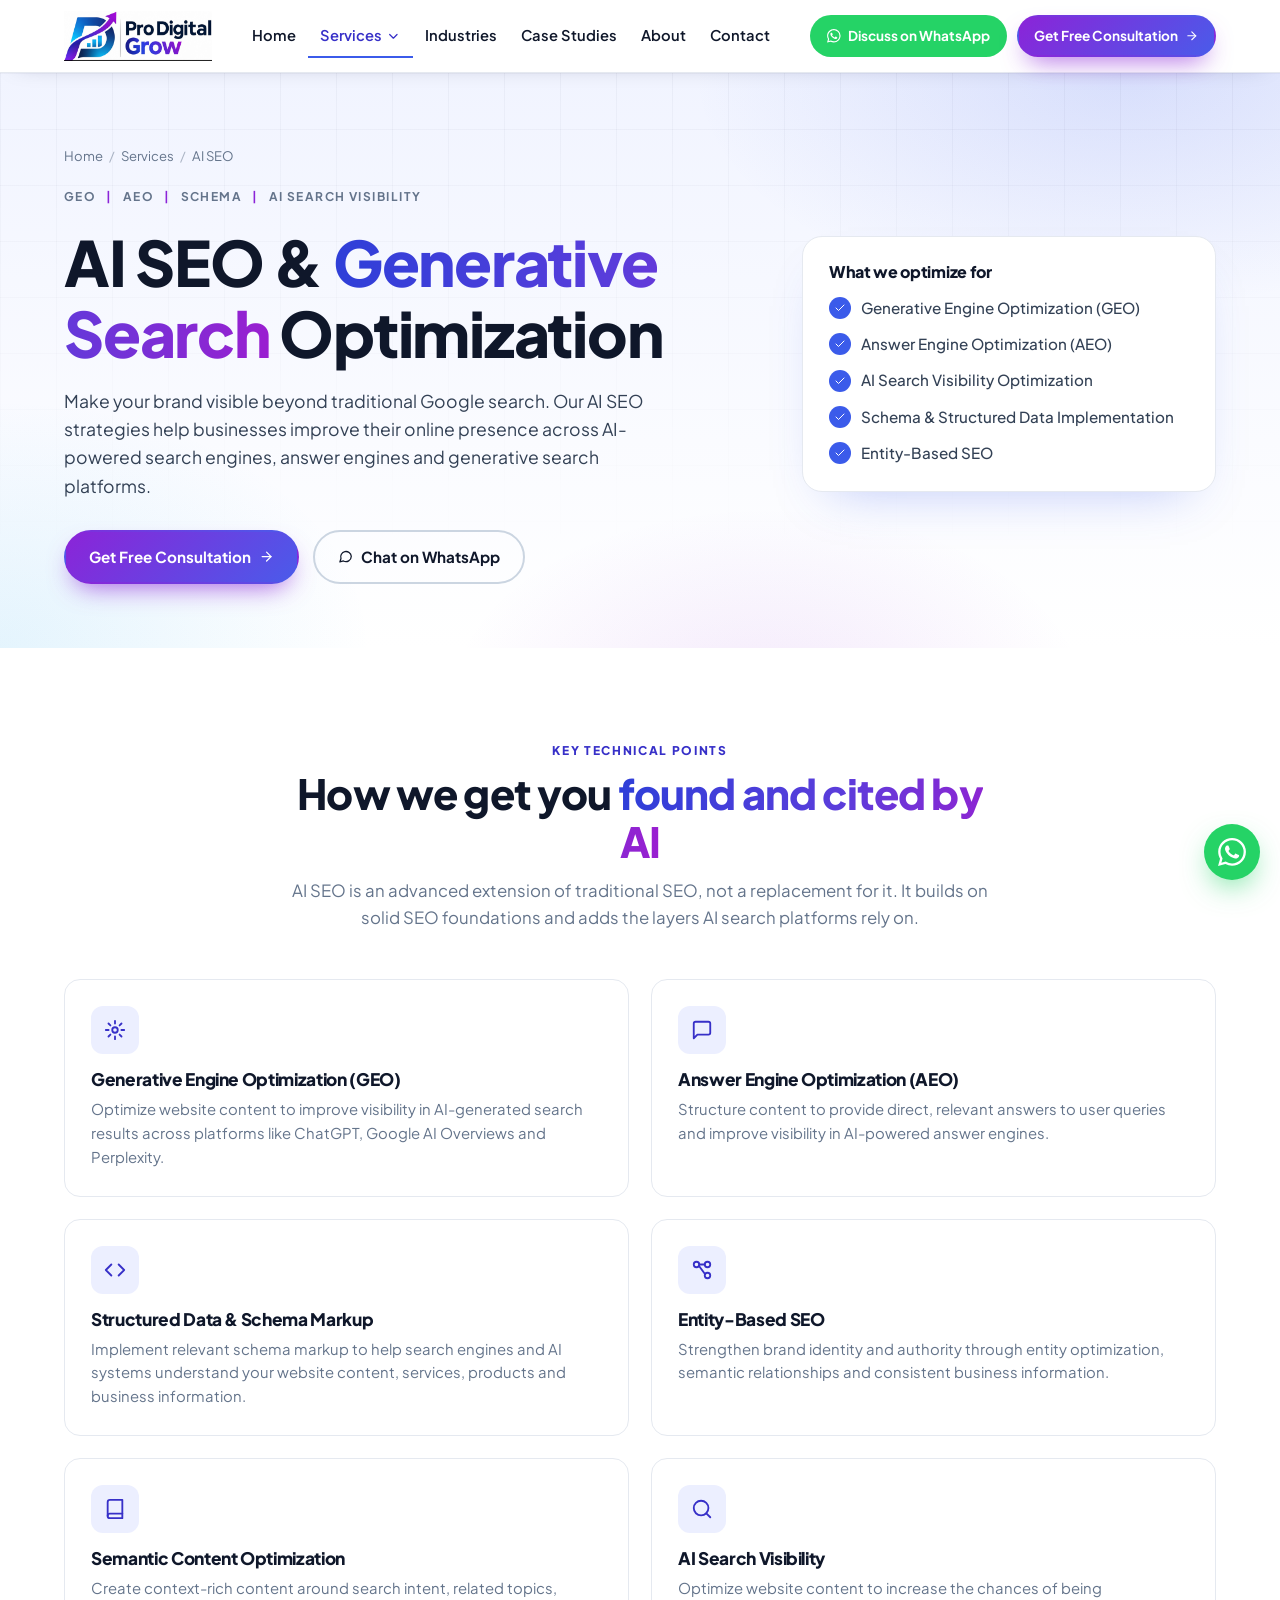
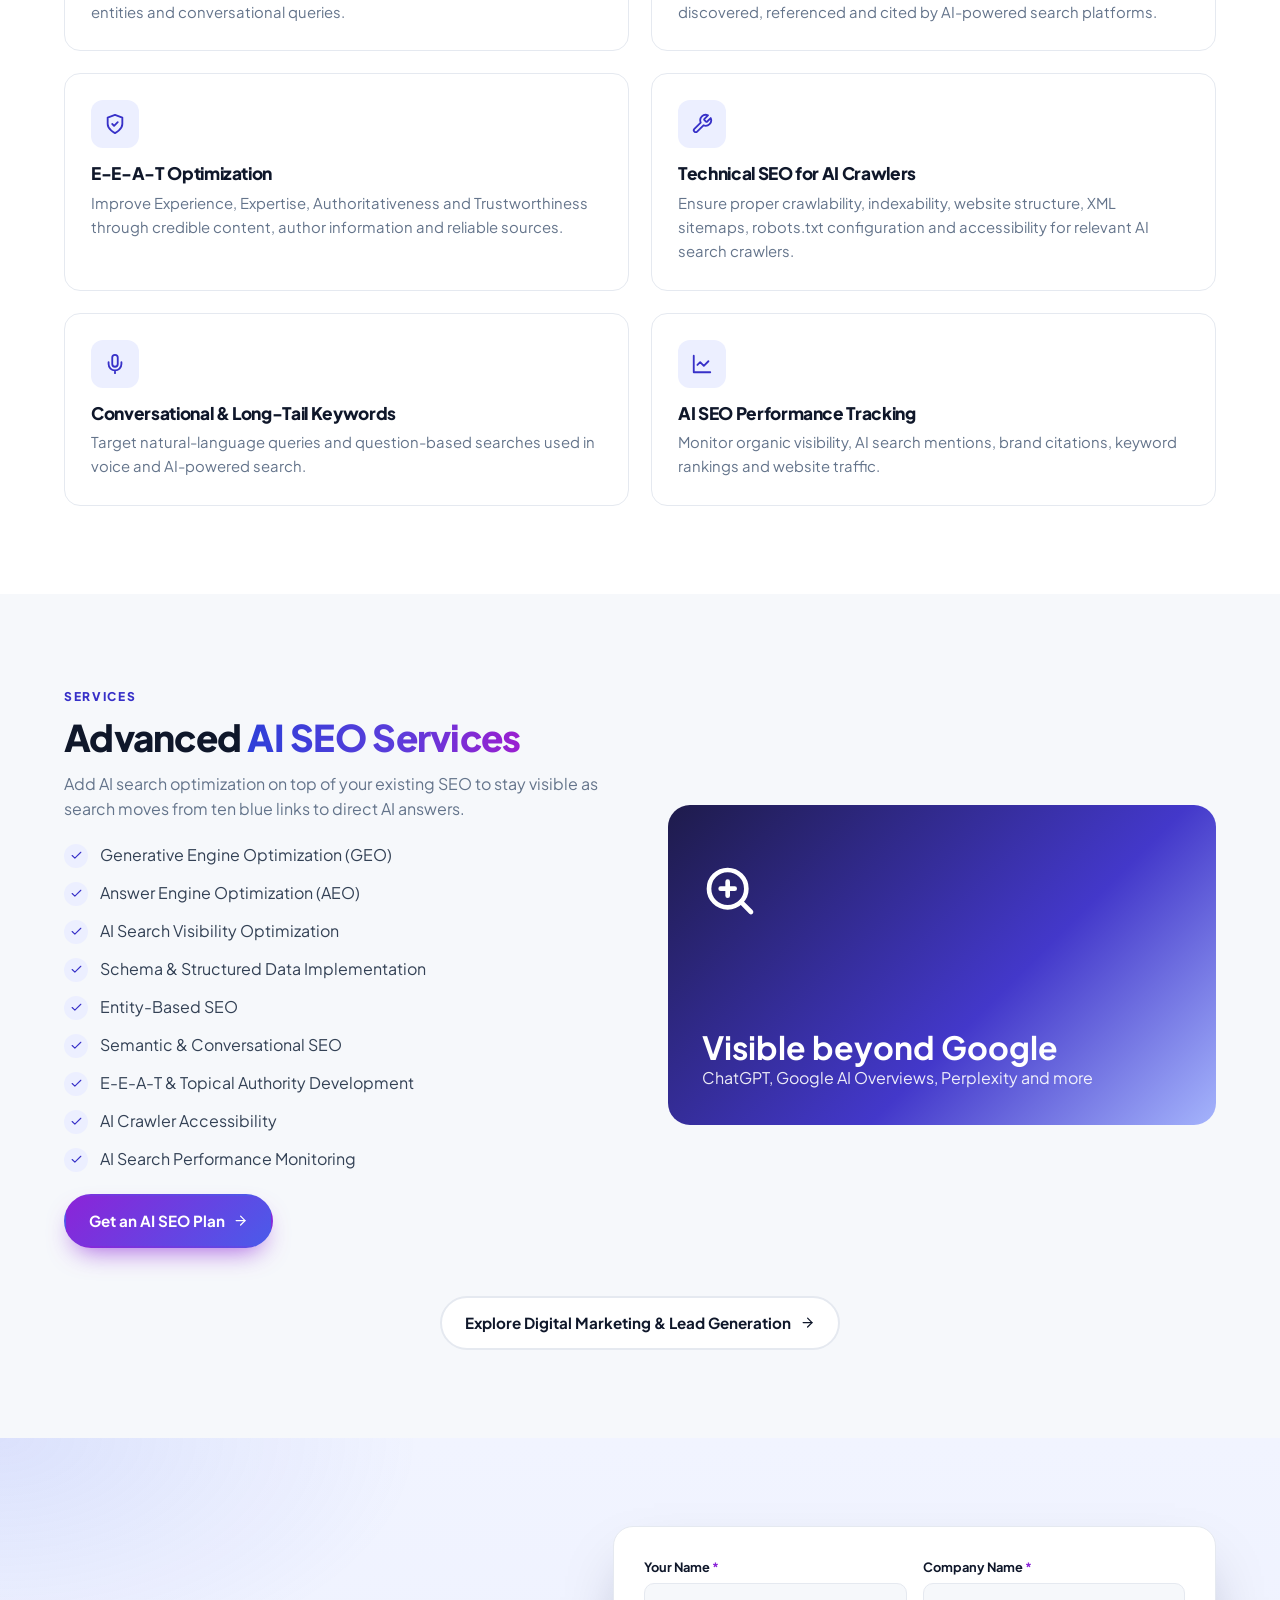
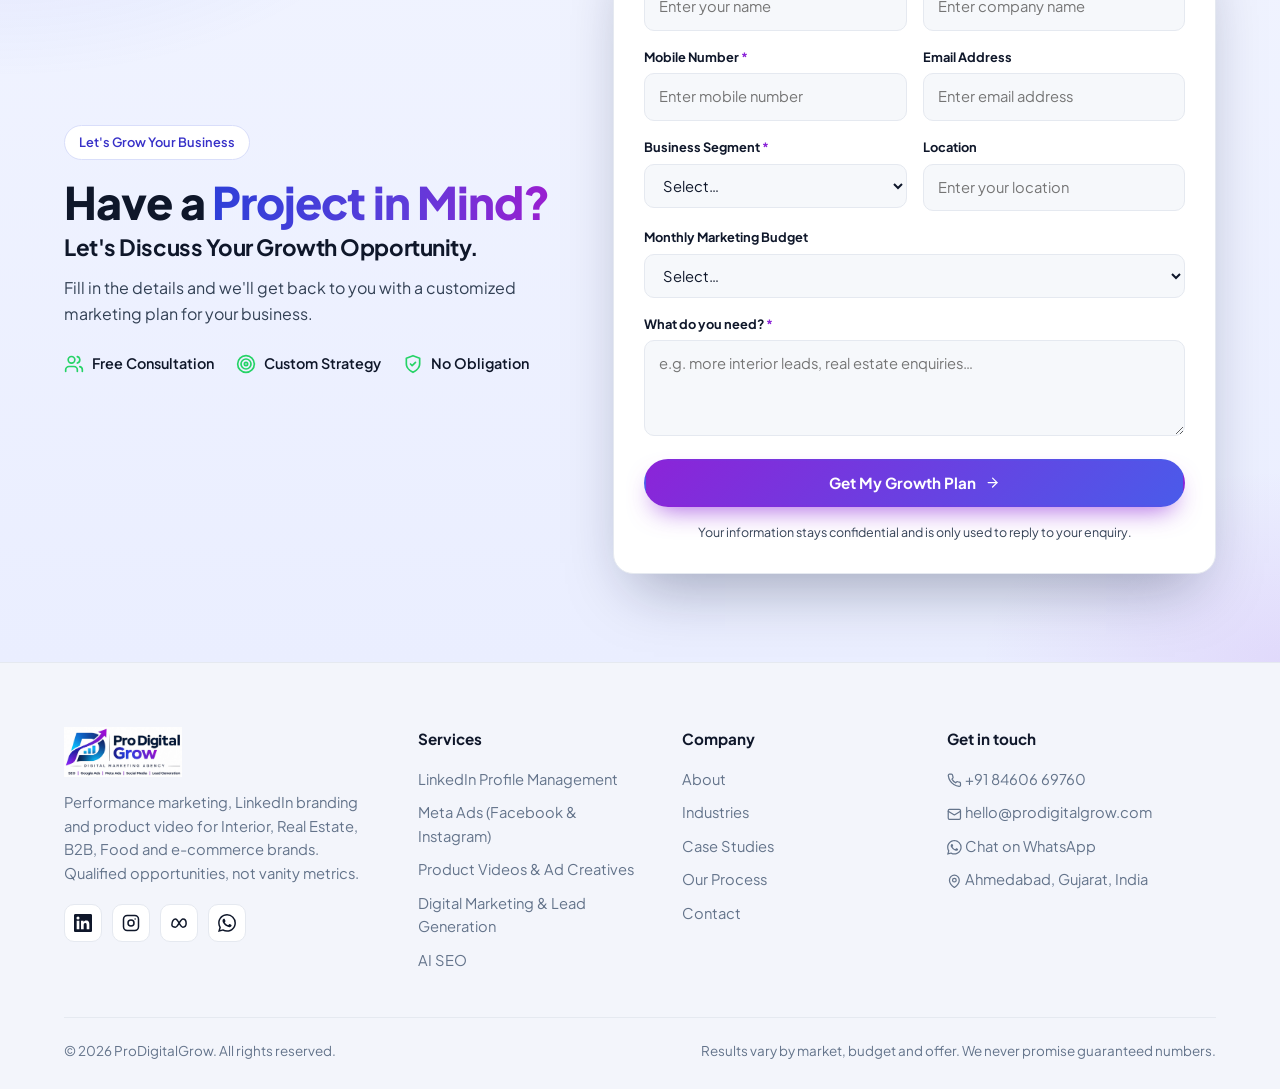
==== commit 24e309a3: "Update contact number to +91 84606 69760 Co-Authored-By: Claude Sonnet 5.5 <noreply@anthropic.com>" ====
--- a/ai-seo.html
+++ b/ai-seo.html
@@ -129,7 +129,7 @@
         <li><a href="#contact">Contact</a></li>
       </ul></div>
       <div><h5>Get in touch</h5><ul>
-        <li><svg class="svg-i" viewBox="0 0 24 24" fill="none" stroke="currentColor" stroke-width="2" stroke-linecap="round" stroke-linejoin="round" aria-hidden="true"><path d="M22 16.92v3a2 2 0 0 1-2.18 2 19.79 19.79 0 0 1-8.63-3.07 19.5 19.5 0 0 1-6-6A19.79 19.79 0 0 1 2.12 4.18 2 2 0 0 1 4.11 2h3a2 2 0 0 1 2 1.72c.13.96.36 1.9.7 2.81a2 2 0 0 1-.45 2.11L8.09 9.91a16 16 0 0 0 6 6l1.27-1.27a2 2 0 0 1 2.11-.45c.91.34 1.85.57 2.81.7A2 2 0 0 1 22 16.92z"/></svg> <a href="tel:+919913298992">+91 99132 98992</a></li>
+        <li><svg class="svg-i" viewBox="0 0 24 24" fill="none" stroke="currentColor" stroke-width="2" stroke-linecap="round" stroke-linejoin="round" aria-hidden="true"><path d="M22 16.92v3a2 2 0 0 1-2.18 2 19.79 19.79 0 0 1-8.63-3.07 19.5 19.5 0 0 1-6-6A19.79 19.79 0 0 1 2.12 4.18 2 2 0 0 1 4.11 2h3a2 2 0 0 1 2 1.72c.13.96.36 1.9.7 2.81a2 2 0 0 1-.45 2.11L8.09 9.91a16 16 0 0 0 6 6l1.27-1.27a2 2 0 0 1 2.11-.45c.91.34 1.85.57 2.81.7A2 2 0 0 1 22 16.92z"/></svg> <a href="tel:+918460669760">+91 84606 69760</a></li>
         <li><svg class="svg-i" viewBox="0 0 24 24" fill="none" stroke="currentColor" stroke-width="2" stroke-linecap="round" stroke-linejoin="round" aria-hidden="true"><rect x="2" y="4" width="20" height="16" rx="2"/><path d="m22 7-10 6L2 7"/></svg> <a data-email href="#contact">hello@prodigitalgrow.com</a></li>
         <li><svg class="svg-i" viewBox="0 0 24 24" fill="currentColor" aria-hidden="true"><path d="M17.47 14.38c-.3-.15-1.76-.87-2.03-.97-.27-.1-.47-.15-.67.15-.2.3-.77.97-.94 1.16-.17.2-.35.22-.64.08-.3-.15-1.26-.46-2.39-1.48-.88-.79-1.48-1.76-1.65-2.06-.17-.3-.02-.46.13-.6.13-.14.3-.35.45-.52.15-.18.2-.3.3-.5.1-.2.05-.37-.03-.52-.07-.15-.67-1.61-.92-2.2-.24-.58-.49-.5-.67-.51h-.57c-.2 0-.52.07-.79.37-.27.3-1.04 1.02-1.04 2.48s1.07 2.88 1.21 3.07c.15.2 2.1 3.2 5.08 4.49.71.31 1.26.49 1.7.63.71.22 1.36.19 1.87.12.57-.09 1.76-.72 2-1.41.25-.7.25-1.29.17-1.41-.07-.13-.27-.2-.57-.35m-5.42 7.4h-.01a9.87 9.87 0 0 1-5.03-1.38l-.36-.21-3.74.98 1-3.65-.24-.37a9.86 9.86 0 0 1-1.51-5.26c0-5.45 4.44-9.88 9.89-9.88 2.64 0 5.12 1.03 6.99 2.9a9.83 9.83 0 0 1 2.89 6.99c0 5.45-4.44 9.88-9.88 9.88m8.41-18.3A11.82 11.82 0 0 0 12.05 0C5.5 0 .16 5.34.16 11.89c0 2.1.55 4.14 1.59 5.95L.06 24l6.3-1.65a11.88 11.88 0 0 0 5.68 1.45h.01c6.55 0 11.89-5.34 11.89-11.89a11.82 11.82 0 0 0-3.48-8.41Z"/></svg> <a data-wa="Hi ProDigitalGrow!" href="#contact">Chat on WhatsApp</a></li>
         <li><svg class="svg-i" viewBox="0 0 24 24" fill="none" stroke="currentColor" stroke-width="2" stroke-linecap="round" stroke-linejoin="round" aria-hidden="true"><path d="M20 10c0 6-8 12-8 12s-8-6-8-12a8 8 0 0 1 16 0Z"/><circle cx="12" cy="10" r="3"/></svg> Ahmedabad, Gujarat, India</li>
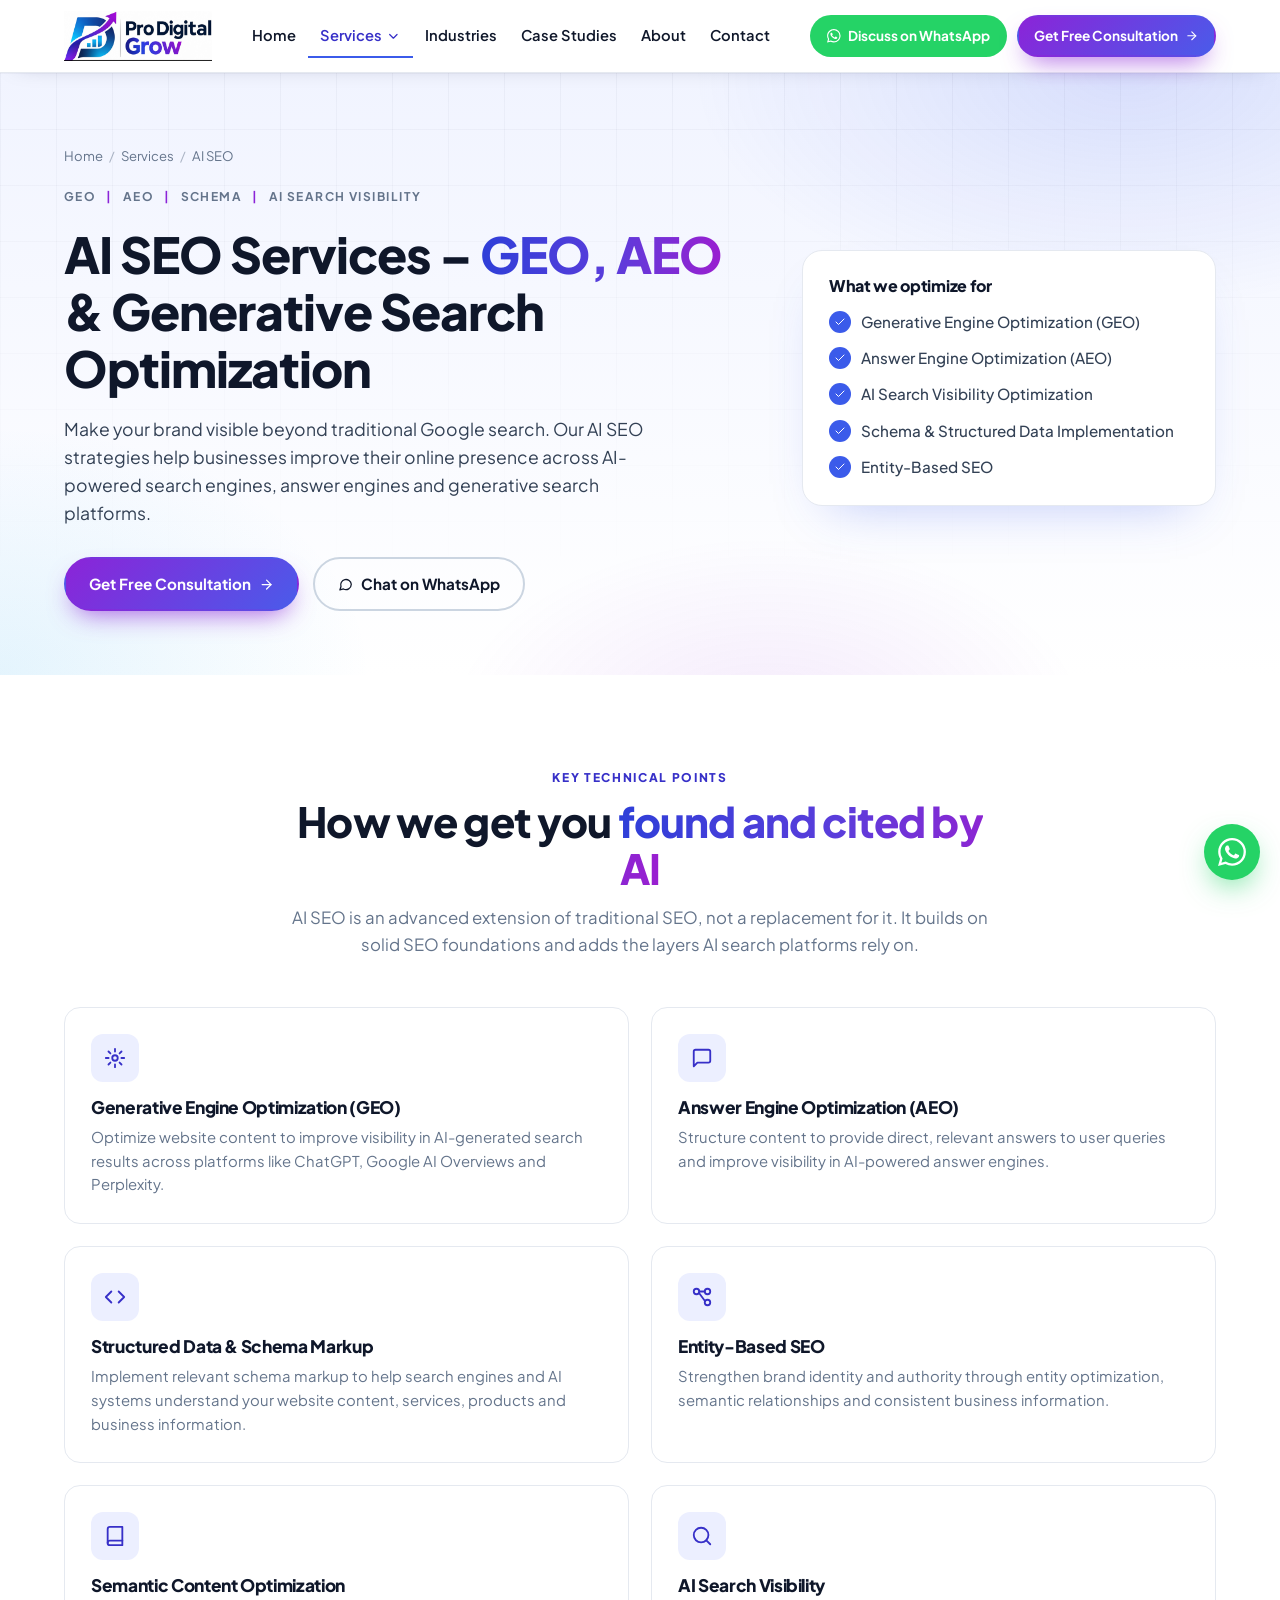
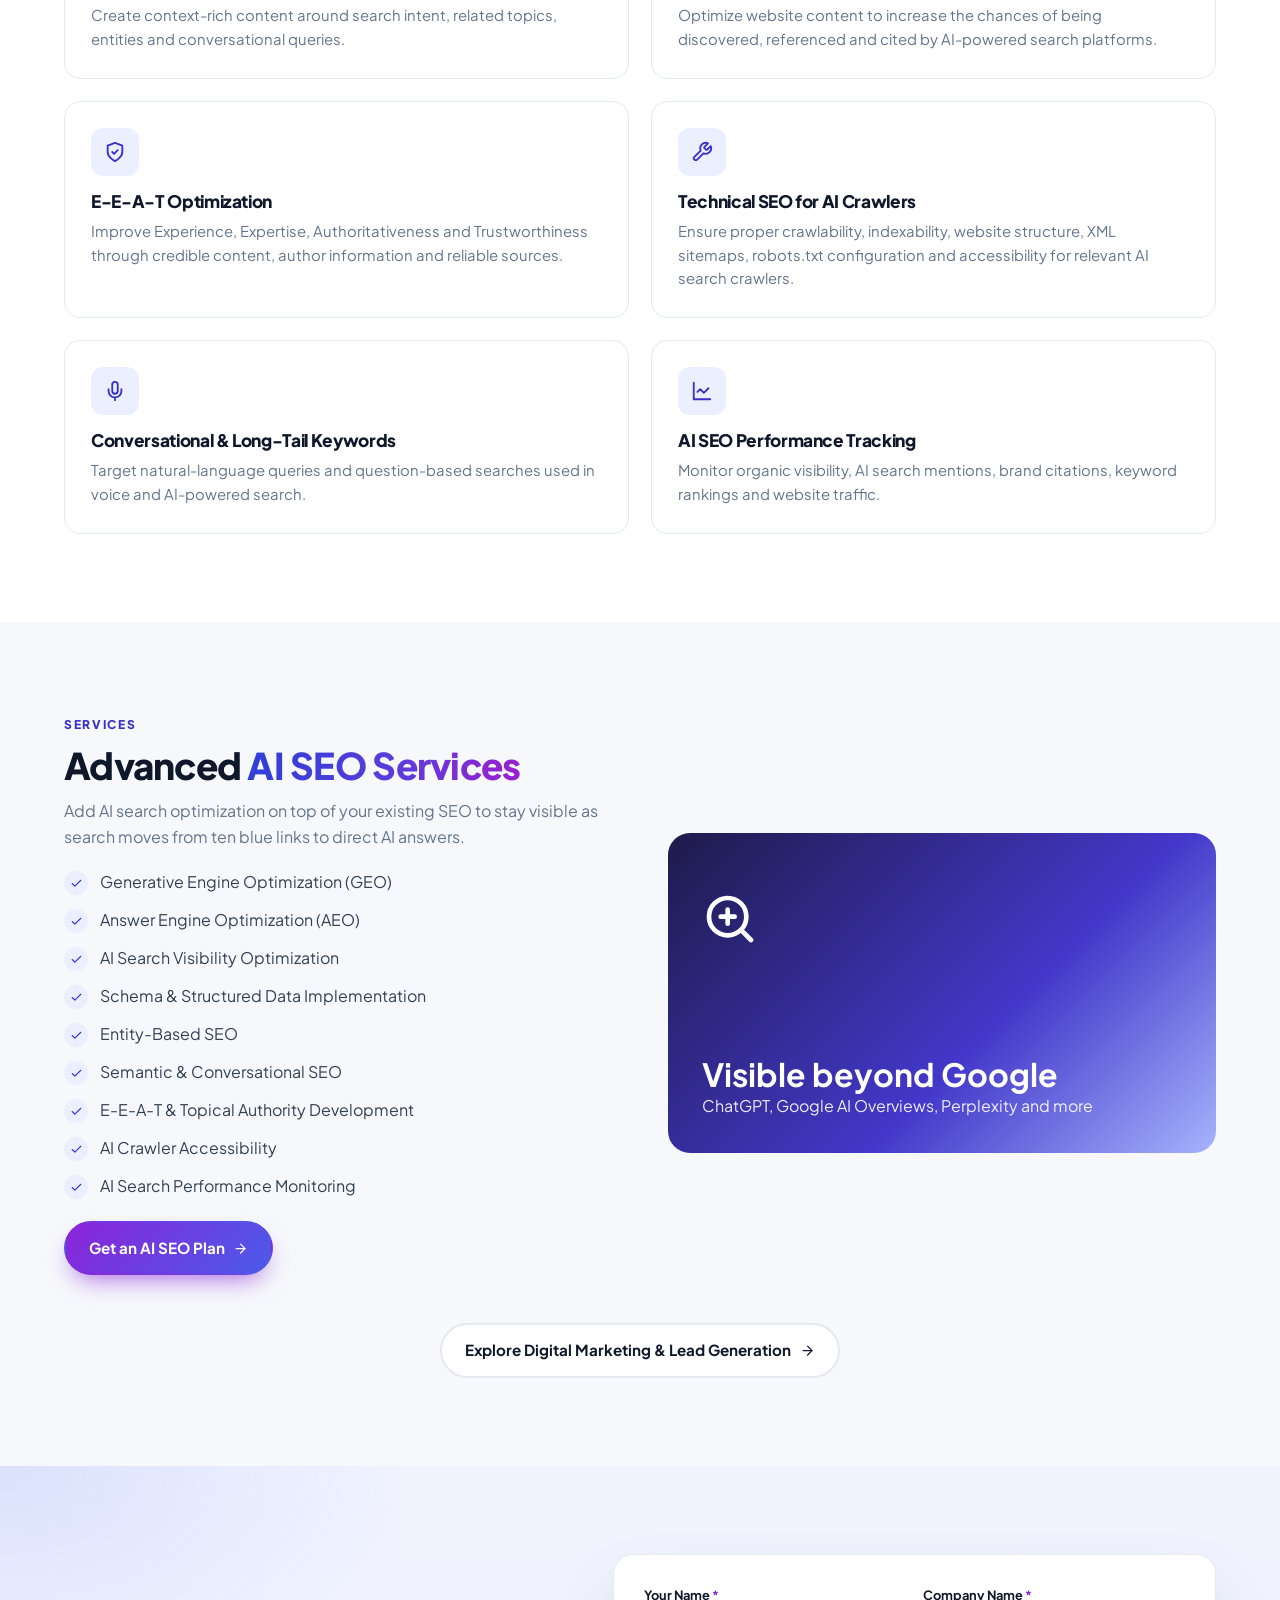
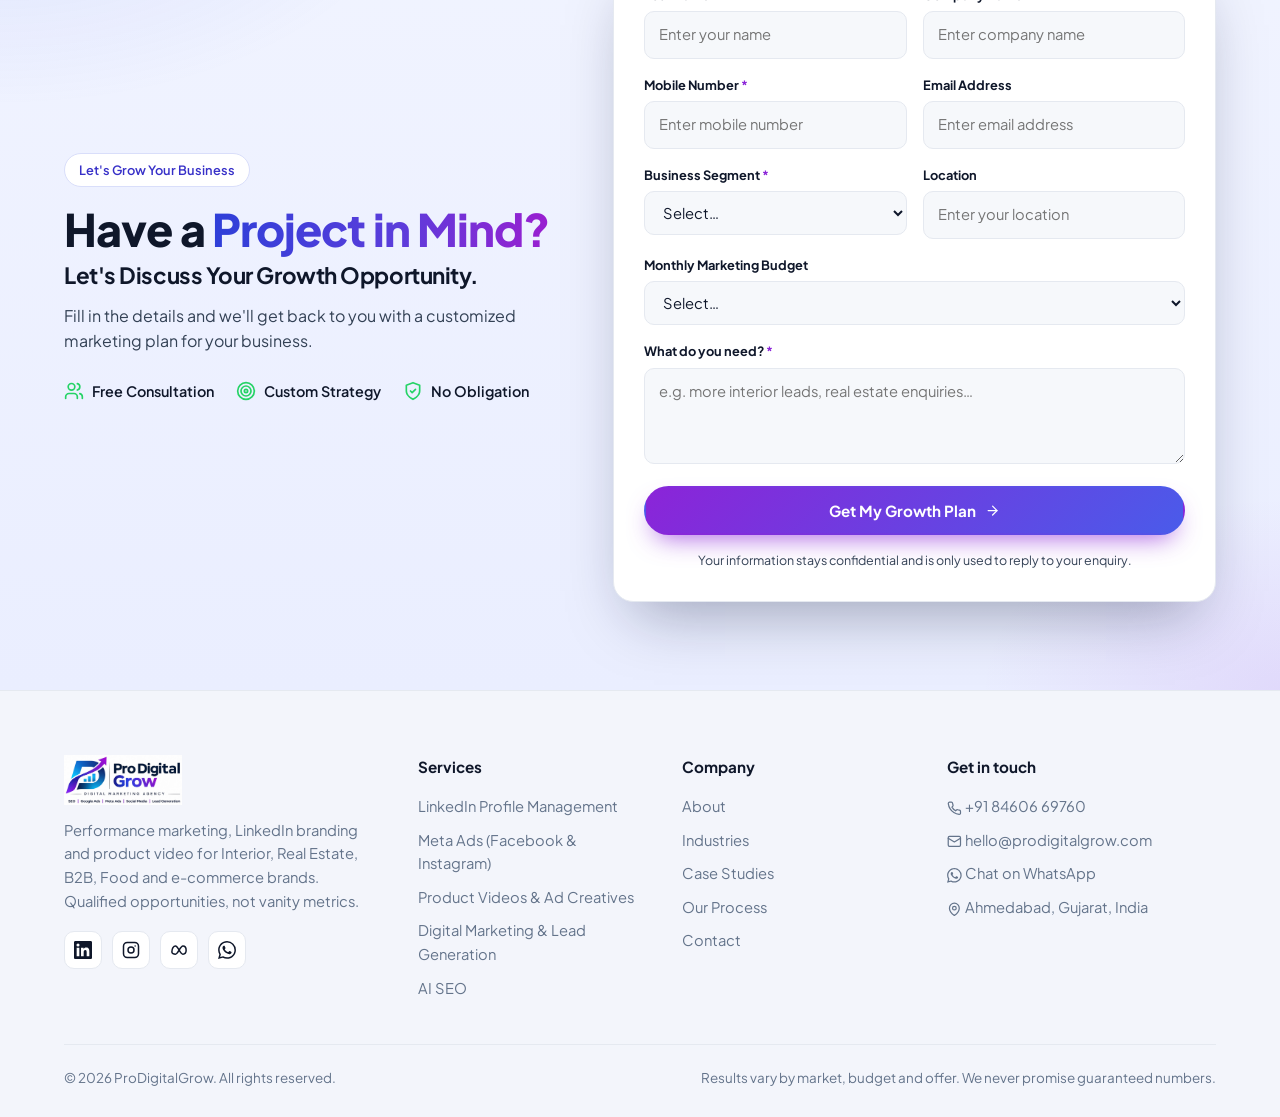
==== commit c09e0442: "Apply SEO guide: metadata, H1s, canonicals, schema, robots.txt, sitemap, GTM and Meta Pixel Co-Autho" ====
--- a/ai-seo.html
+++ b/ai-seo.html
@@ -1,15 +1,27 @@
 <!doctype html>
 <html lang="en">
 <head>
+<!-- Google Tag Manager -->
+<script>(function(w,d,s,l,i){w[l]=w[l]||[];w[l].push({'gtm.start':new Date().getTime(),event:'gtm.js'});var f=d.getElementsByTagName(s)[0],j=d.createElement(s),dl=l!='dataLayer'?'&l='+l:'';j.async=true;j.src='https://www.googletagmanager.com/gtm.js?id='+i+dl;f.parentNode.insertBefore(j,f);})(window,document,'script','dataLayer','GTM-KM77F7JN');</script>
+<!-- End Google Tag Manager -->
 <meta charset="utf-8">
 <meta name="viewport" content="width=device-width, initial-scale=1">
-<title>AI SEO | ProDigitalGrow</title>
-<meta name="description" content="AI SEO for the generative search era: GEO, AEO, schema markup, entity SEO and E-E-A-T to get your brand found and cited in ChatGPT, Google AI Overviews and Perplexity.">
-<meta property="og:title" content="AI SEO | ProDigitalGrow">
-<meta property="og:description" content="AI SEO for the generative search era: GEO, AEO, schema markup, entity SEO and E-E-A-T to get your brand found and cited in ChatGPT, Google AI Overviews and Perplexity.">
+<title>AI SEO Services | GEO, AEO &amp; Generative Search Optimization</title>
+<meta name="description" content="Improve your brand visibility across Google AI Overviews and AI-powered search. Get AI SEO, GEO, AEO, schema markup and semantic SEO services.">
+<meta name="robots" content="index, follow">
+<link rel="canonical" href="https://www.prodigitalgrow.com/ai-seo.html">
 <meta property="og:type" content="website">
+<meta property="og:site_name" content="Pro Digital Grow">
+<meta property="og:title" content="AI SEO Services | GEO, AEO &amp; Generative Search Optimization">
+<meta property="og:description" content="Improve your brand visibility across Google AI Overviews and AI-powered search. Get AI SEO, GEO, AEO, schema markup and semantic SEO services.">
+<meta property="og:url" content="https://www.prodigitalgrow.com/ai-seo.html">
+<meta property="og:image" content="https://www.prodigitalgrow.com/assets/img/og-image.png">
+<meta name="twitter:card" content="summary_large_image">
+<meta name="twitter:title" content="AI SEO Services | GEO, AEO &amp; Generative Search Optimization">
+<meta name="twitter:description" content="Improve your brand visibility across Google AI Overviews and AI-powered search. Get AI SEO, GEO, AEO, schema markup and semantic SEO services.">
+<meta name="twitter:image" content="https://www.prodigitalgrow.com/assets/img/og-image.png">
+<script type="application/ld+json">{"@context": "https://schema.org", "@graph": [{"@type": "Organization", "@id": "https://www.prodigitalgrow.com/#organization", "name": "Pro Digital Grow", "url": "https://www.prodigitalgrow.com/", "logo": "https://www.prodigitalgrow.com/assets/img/prodigitalgrow-logo.png", "description": "Digital marketing, performance marketing, AI SEO and lead generation services.", "contactPoint": {"@type": "ContactPoint", "telephone": "+91-84606-69760", "contactType": "customer service"}}, {"@type": "Service", "name": "AI SEO (GEO, AEO & Generative Search Optimization)", "url": "https://www.prodigitalgrow.com/ai-seo.html", "serviceType": "AI SEO (GEO, AEO & Generative Search Optimization)", "description": "Improve your brand visibility across Google AI Overviews and AI-powered search. Get AI SEO, GEO, AEO, schema markup and semantic SEO services.", "provider": {"@id": "https://www.prodigitalgrow.com/#organization"}, "areaServed": ["India", "Worldwide"]}, {"@type": "BreadcrumbList", "itemListElement": [{"@type": "ListItem", "position": 1, "name": "Home", "item": "https://www.prodigitalgrow.com/"}, {"@type": "ListItem", "position": 2, "name": "AI SEO", "item": "https://www.prodigitalgrow.com/ai-seo.html"}]}]}</script>
 <meta name="theme-color" content="#0A1233">
-<meta property="og:image" content="assets/img/prodigitalgrow-logo.png">
 <link rel="icon" type="image/png" sizes="32x32" href="assets/img/favicon-32.png">
 <link rel="icon" type="image/png" sizes="192x192" href="assets/img/favicon-192.png">
 <link rel="shortcut icon" href="assets/img/favicon.ico">
@@ -18,11 +30,31 @@
 <link rel="preconnect" href="https://fonts.gstatic.com" crossorigin>
 <link href="https://fonts.googleapis.com/css2?family=Plus+Jakarta+Sans:wght@400;500;600;700;800&display=swap" rel="stylesheet">
 <link rel="stylesheet" href="assets/style.css">
+<!-- Meta Pixel Code -->
+<script>
+!function(f,b,e,v,n,t,s)
+{if(f.fbq)return;n=f.fbq=function(){n.callMethod?
+n.callMethod.apply(n,arguments):n.queue.push(arguments)};
+if(!f._fbq)f._fbq=n;n.push=n;n.loaded=!0;n.version='2.0';
+n.queue=[];t=b.createElement(e);t.async=!0;
+t.src=v;s=b.getElementsByTagName(e)[0];
+s.parentNode.insertBefore(t,s)}(window, document,'script',
+'https://connect.facebook.net/en_US/fbevents.js');
+fbq('init', '1462820825958315');
+fbq('track', 'PageView');
+</script>
+<noscript><img height="1" width="1" style="display:none"
+src="https://www.facebook.com/tr?id=1462820825958315&ev=PageView&noscript=1"
+/></noscript>
+<!-- End Meta Pixel Code -->
 </head>
 <body>
+<!-- Google Tag Manager (noscript) -->
+<noscript><iframe src="https://www.googletagmanager.com/ns.html?id=GTM-KM77F7JN" height="0" width="0" style="display:none;visibility:hidden"></iframe></noscript>
+<!-- End Google Tag Manager (noscript) -->
 <header class="site-header">
   <div class="wrap nav">
-    <a class="logo" href="index.html" aria-label="ProDigitalGrow home"><img src="assets/img/prodigitalgrow-logo-no-tagline.png" alt="ProDigitalGrow" width="169" height="52"></a>
+    <a class="logo" href="index.html" aria-label="ProDigitalGrow home"><img src="assets/img/prodigitalgrow-logo-no-tagline.png" alt="Pro Digital Grow digital marketing agency logo" width="169" height="52"></a>
     <button class="burger" aria-label="Open menu" aria-expanded="false"><svg class="svg-i" viewBox="0 0 24 24" fill="none" stroke="currentColor" stroke-width="2" stroke-linecap="round" stroke-linejoin="round" aria-hidden="true"><path d="M4 6h16M4 12h16M4 18h16"/></svg></button>
     <ul class="menu">
       <li><a href="index.html">Home</a></li>
@@ -45,7 +77,7 @@
     <div>
       <div class="crumbs"><a href="index.html">Home</a><span>/</span><a href="index.html#services">Services</a><span>/</span>AI SEO</div>
       <div class="eyebrow">GEO <i>|</i> AEO <i>|</i> Schema <i>|</i> AI Search Visibility</div>
-      <h1>AI SEO &amp; <span class="hl">Generative Search</span> Optimization</h1>
+      <h1>AI SEO Services – <span class="hl">GEO, AEO</span> &amp; Generative Search Optimization</h1>
       <p class="lead">Make your brand visible beyond traditional Google search. Our AI SEO strategies help businesses improve their online presence across AI-powered search engines, answer engines and generative search platforms.</p>
       <div class="hero-ctas">
         <a class="btn btn-primary" href="#contact">Get Free Consultation <svg class="svg-i" viewBox="0 0 24 24" fill="none" stroke="currentColor" stroke-width="2" stroke-linecap="round" stroke-linejoin="round" aria-hidden="true"><path d="M5 12h14"/><path d="m12 5 7 7-7 7"/></svg></a>
@@ -111,7 +143,7 @@
   <div class="wrap">
     <div class="foot-grid">
       <div>
-        <a class="logo foot-logo" href="index.html" aria-label="ProDigitalGrow home"><img src="assets/img/prodigitalgrow-logo.png" alt="ProDigitalGrow: Digital Marketing Agency" width="132" height="56"></a>
+        <a class="logo foot-logo" href="index.html" aria-label="ProDigitalGrow home"><img src="assets/img/prodigitalgrow-logo.png" alt="Pro Digital Grow digital marketing agency logo" width="132" height="56"></a>
         <p>Performance marketing, LinkedIn branding and product video for Interior, Real Estate, B2B, Food and e-commerce brands. Qualified opportunities, not vanity metrics.</p>
         <div class="socials">
           <a href="#" aria-label="LinkedIn"><svg class="svg-i" viewBox="0 0 24 24" fill="currentColor" aria-hidden="true"><path d="M20.45 20.45h-3.55v-5.57c0-1.33-.02-3.04-1.85-3.04-1.86 0-2.14 1.45-2.14 2.94v5.67H9.36V9h3.41v1.56h.05c.48-.9 1.64-1.85 3.37-1.85 3.6 0 4.27 2.37 4.27 5.46v6.28zM5.34 7.43a2.06 2.06 0 1 1 0-4.12 2.06 2.06 0 0 1 0 4.12zM7.12 20.45H3.56V9h3.56v11.45zM22.22 0H1.77C.79 0 0 .77 0 1.73v20.54C0 23.23.79 24 1.77 24h20.45c.98 0 1.78-.77 1.78-1.73V1.73C24 .77 23.2 0 22.22 0z"/></svg></a>
--- a/assets/style.css
+++ b/assets/style.css
@@ -70,7 +70,7 @@
 .hero-grid{display:grid;grid-template-columns:1.25fr .75fr;gap:48px;align-items:center;padding-top:88px;padding-bottom:56px}
 .eyebrow{display:inline-flex;flex-wrap:wrap;gap:10px;font-size:.75rem;font-weight:700;letter-spacing:.12em;text-transform:uppercase;color:#94A3B8}
 .eyebrow i{font-style:normal;color:var(--cta)}
-.hero h1{color:#fff;font-size:clamp(2.3rem,5vw,3.9rem);margin:18px 0 18px}
+.hero h1{color:#fff;font-size:clamp(2rem,4vw,3.1rem);margin:18px 0 18px}
 .hero p.lead{font-size:1.1rem;max-width:600px;color:#CBD5E1}
 .hero-ctas{display:flex;flex-wrap:wrap;gap:14px;margin-top:30px}
 .hero-card{background:rgba(255,255,255,.06);border:1px solid var(--line-dark);border-radius:20px;padding:26px;backdrop-filter:blur(10px)}
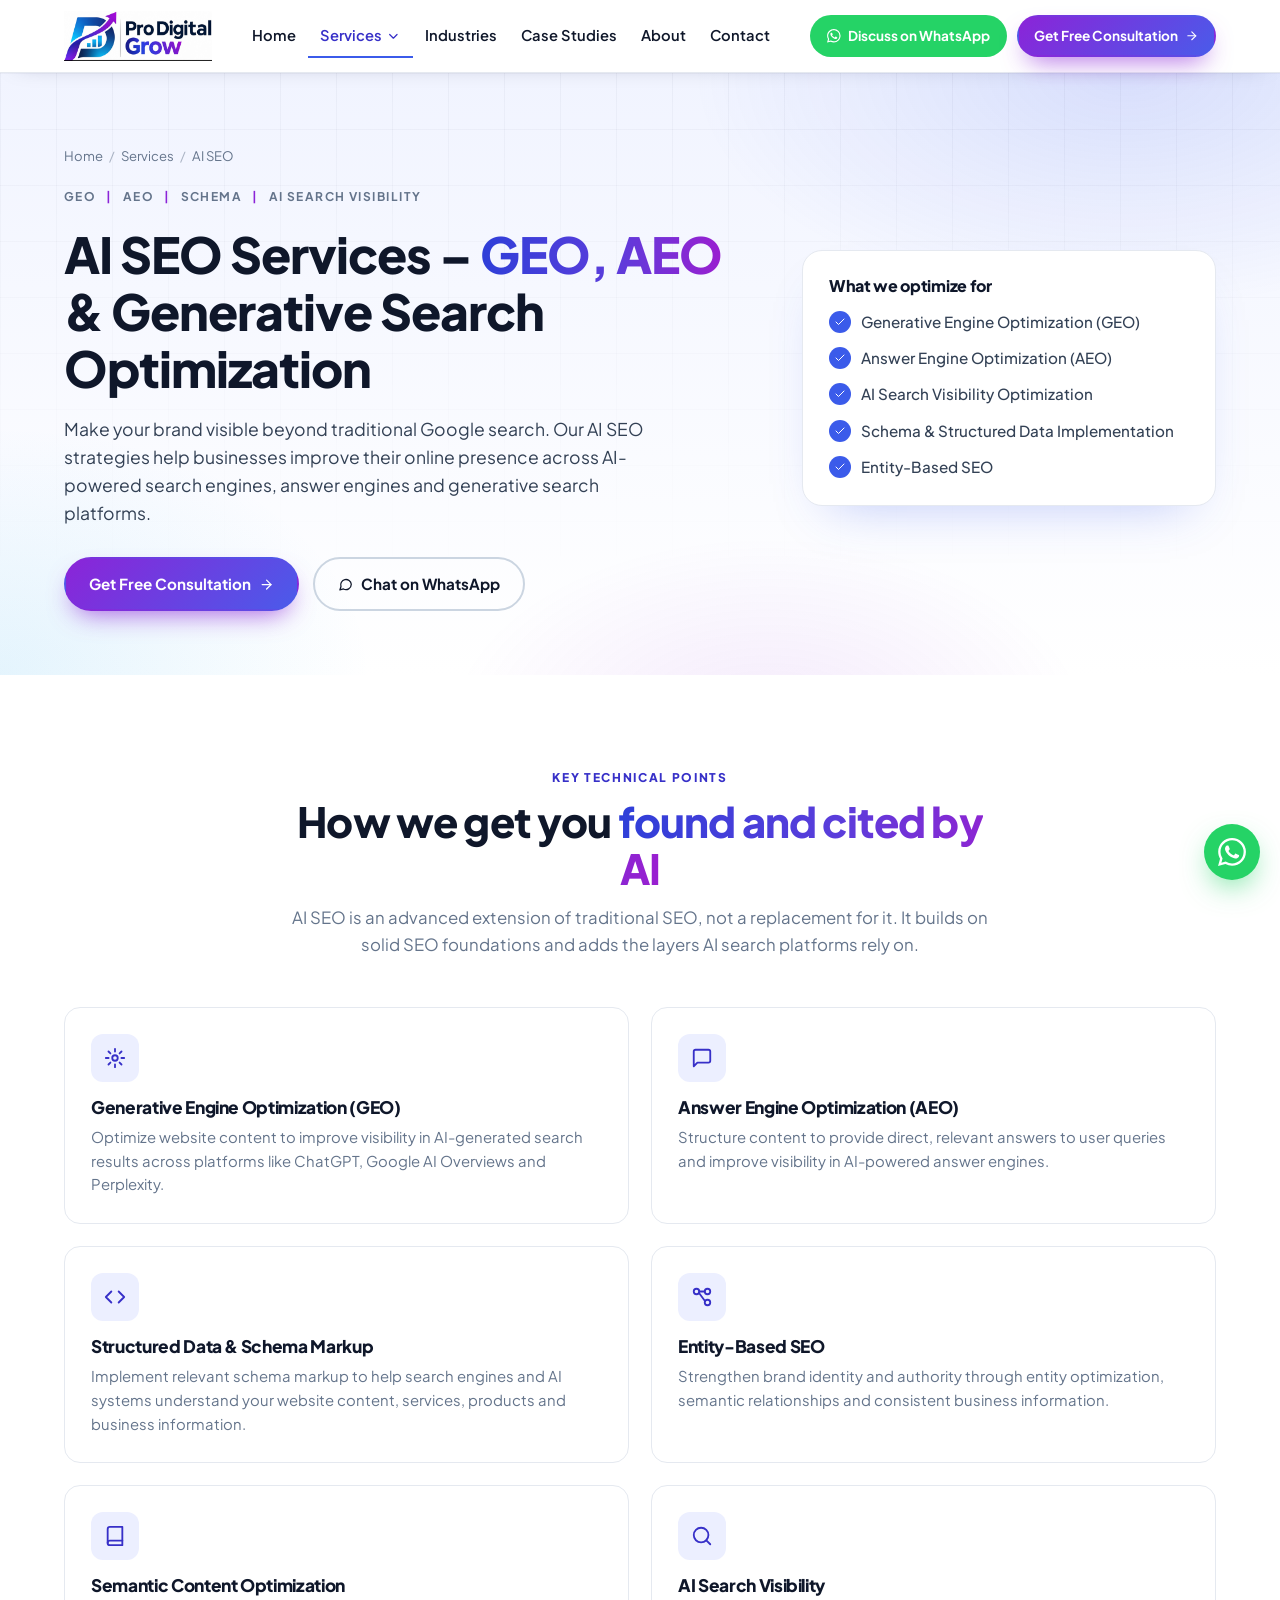
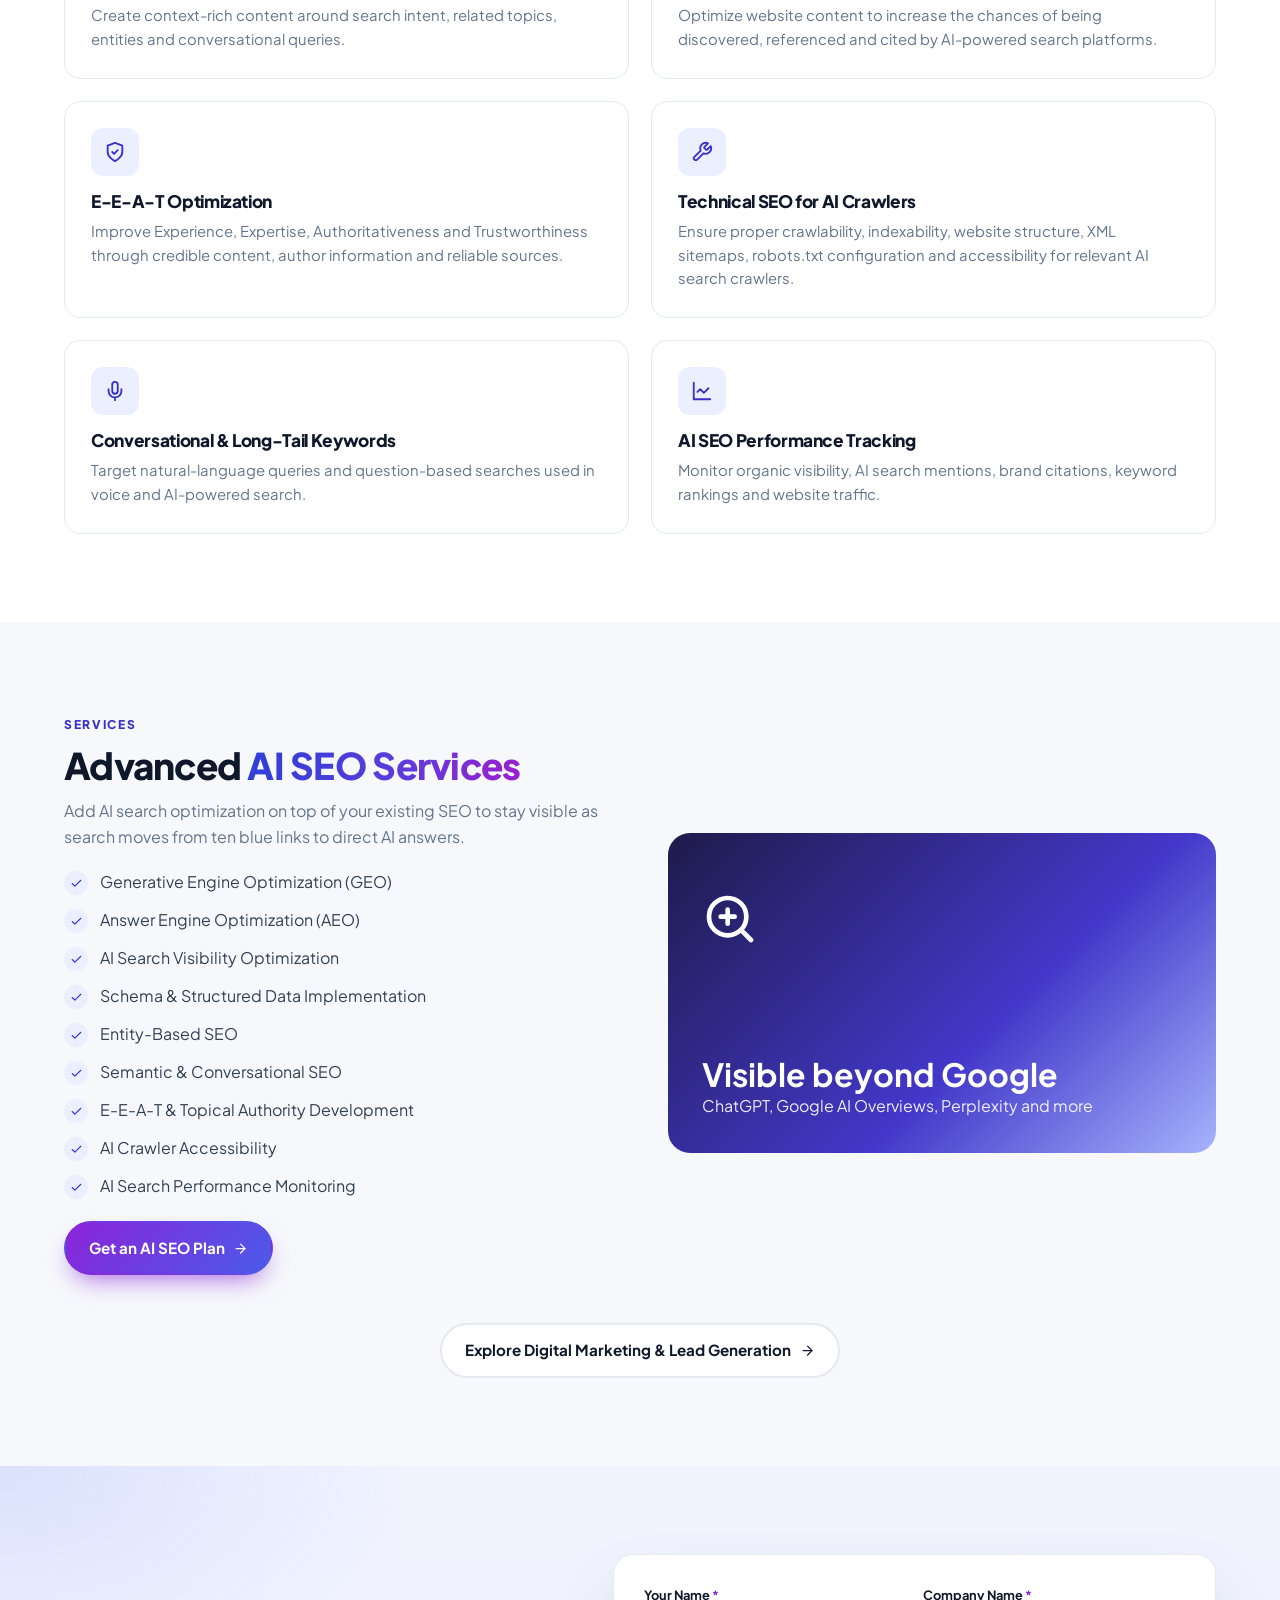
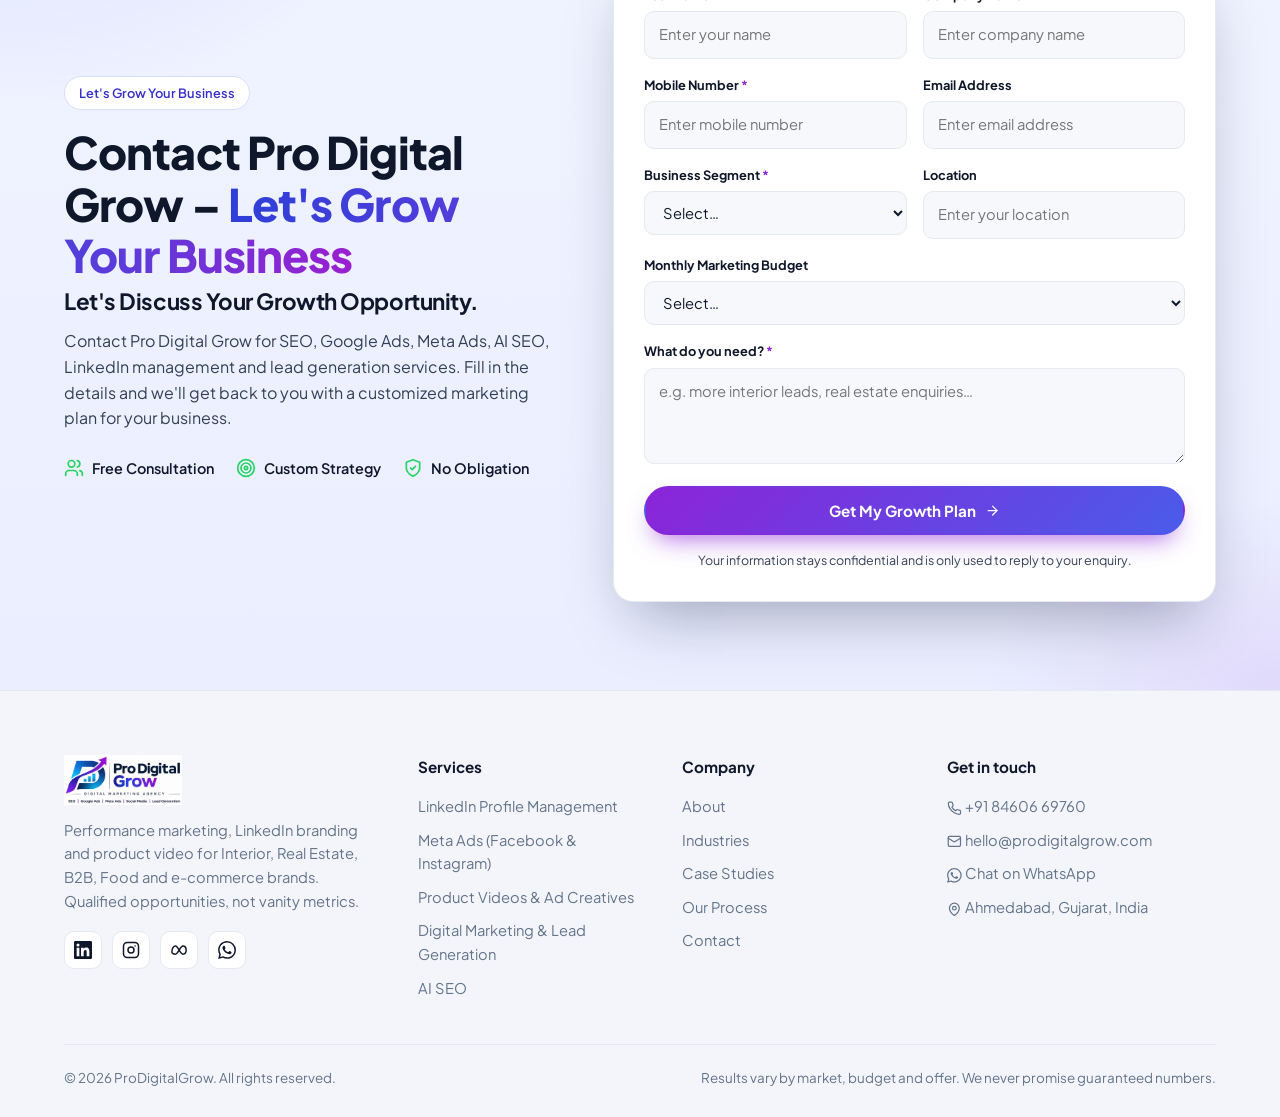
==== commit 0ff8da62: "Add guide's About, Industries, Case Studies, Process and Contact content to existing sections Co-Aut" ====
--- a/ai-seo.html
+++ b/ai-seo.html
@@ -121,9 +121,9 @@
   <div class="wrap cta-grid">
     <div class="reveal">
       <span class="badge">Let's Grow Your Business</span>
-      <h2>Have a <span class="hl">Project in Mind?</span></h2>
+      <h2>Contact Pro Digital Grow – <span class="hl">Let's Grow Your Business</span></h2>
       <h3>Let's Discuss Your Growth Opportunity.</h3>
-      <p>Fill in the details and we'll get back to you with a customized marketing plan for your business.</p>
+      <p>Contact Pro Digital Grow for SEO, Google Ads, Meta Ads, AI SEO, LinkedIn management and lead generation services. Fill in the details and we'll get back to you with a customized marketing plan for your business.</p>
       <div class="perks">
         <span><svg class="svg-i" viewBox="0 0 24 24" fill="none" stroke="currentColor" stroke-width="2" stroke-linecap="round" stroke-linejoin="round" aria-hidden="true"><path d="M16 21v-2a4 4 0 0 0-4-4H6a4 4 0 0 0-4 4v2"/><circle cx="9" cy="7" r="4"/><path d="M22 21v-2a4 4 0 0 0-3-3.87M16 3.13a4 4 0 0 1 0 7.75"/></svg> Free Consultation</span>
         <span><svg class="svg-i" viewBox="0 0 24 24" fill="none" stroke="currentColor" stroke-width="2" stroke-linecap="round" stroke-linejoin="round" aria-hidden="true"><circle cx="12" cy="12" r="10"/><circle cx="12" cy="12" r="6"/><circle cx="12" cy="12" r="2"/></svg> Custom Strategy</span>
